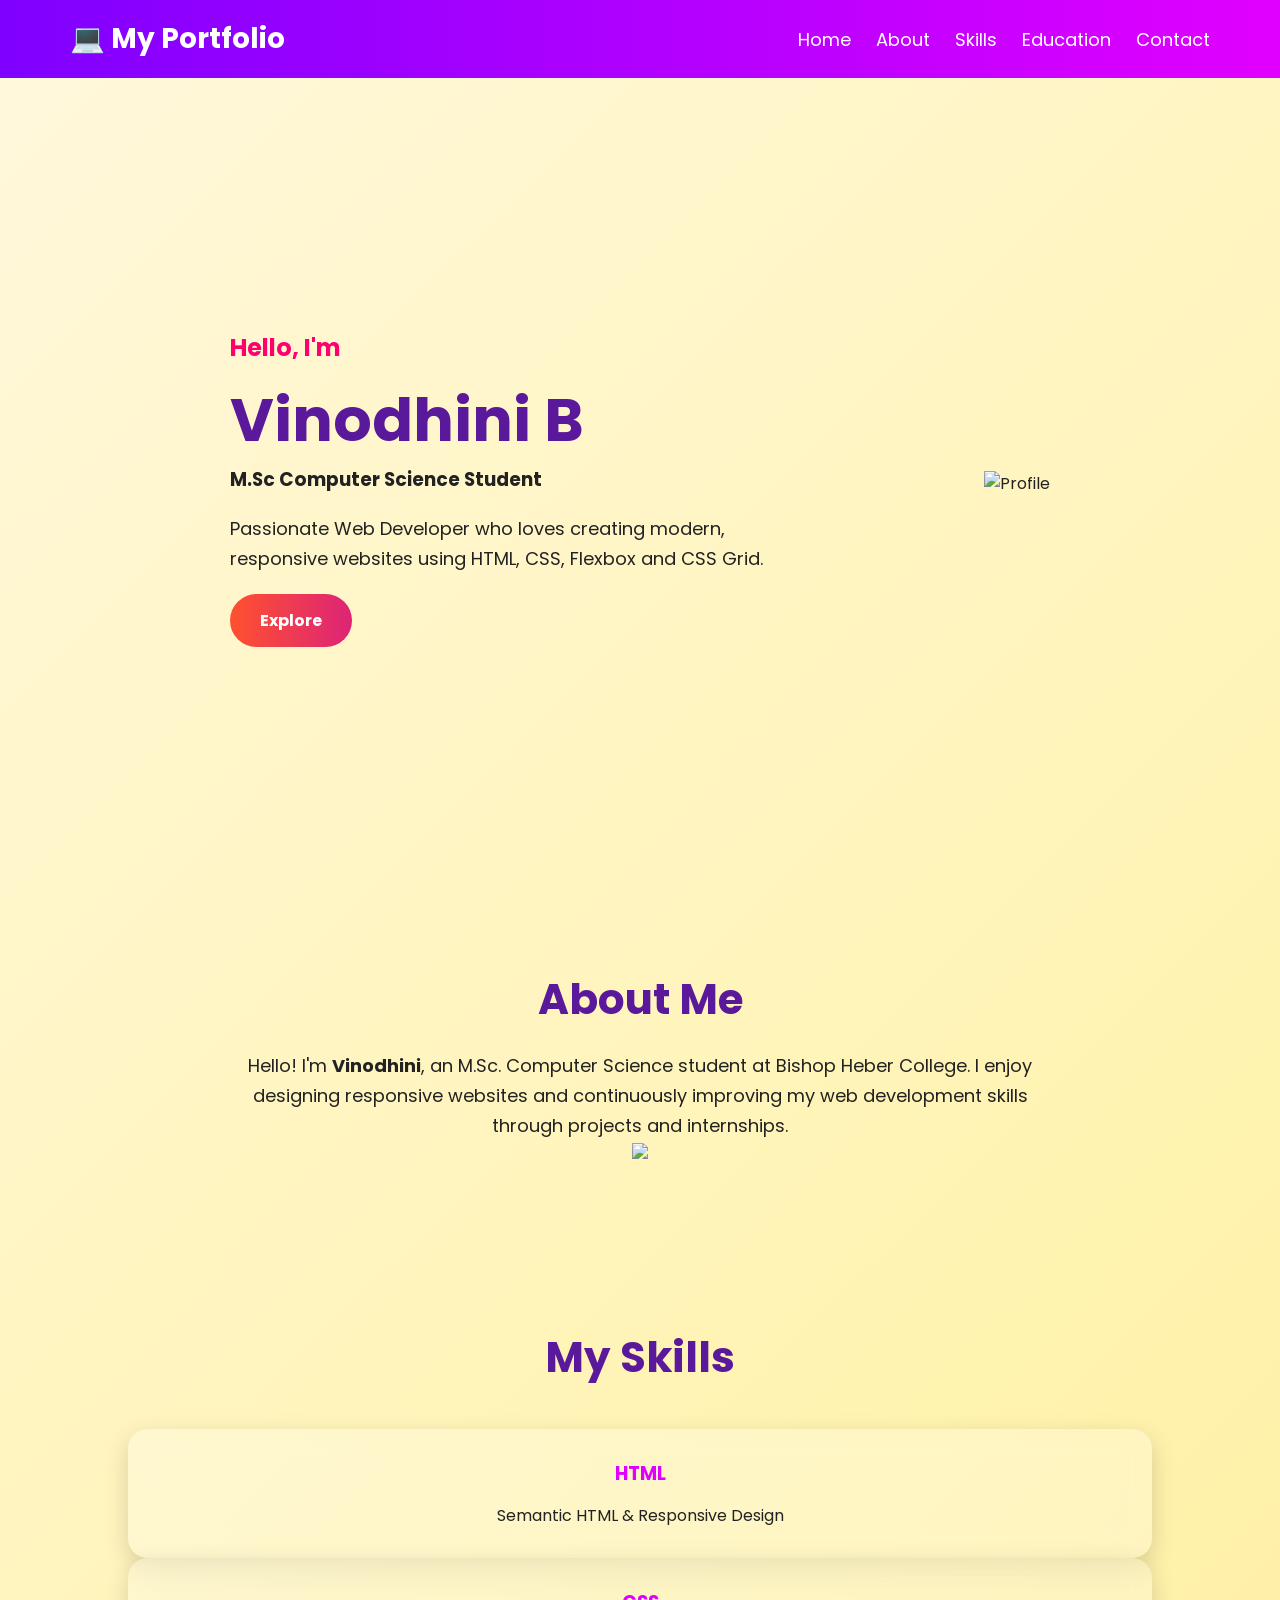
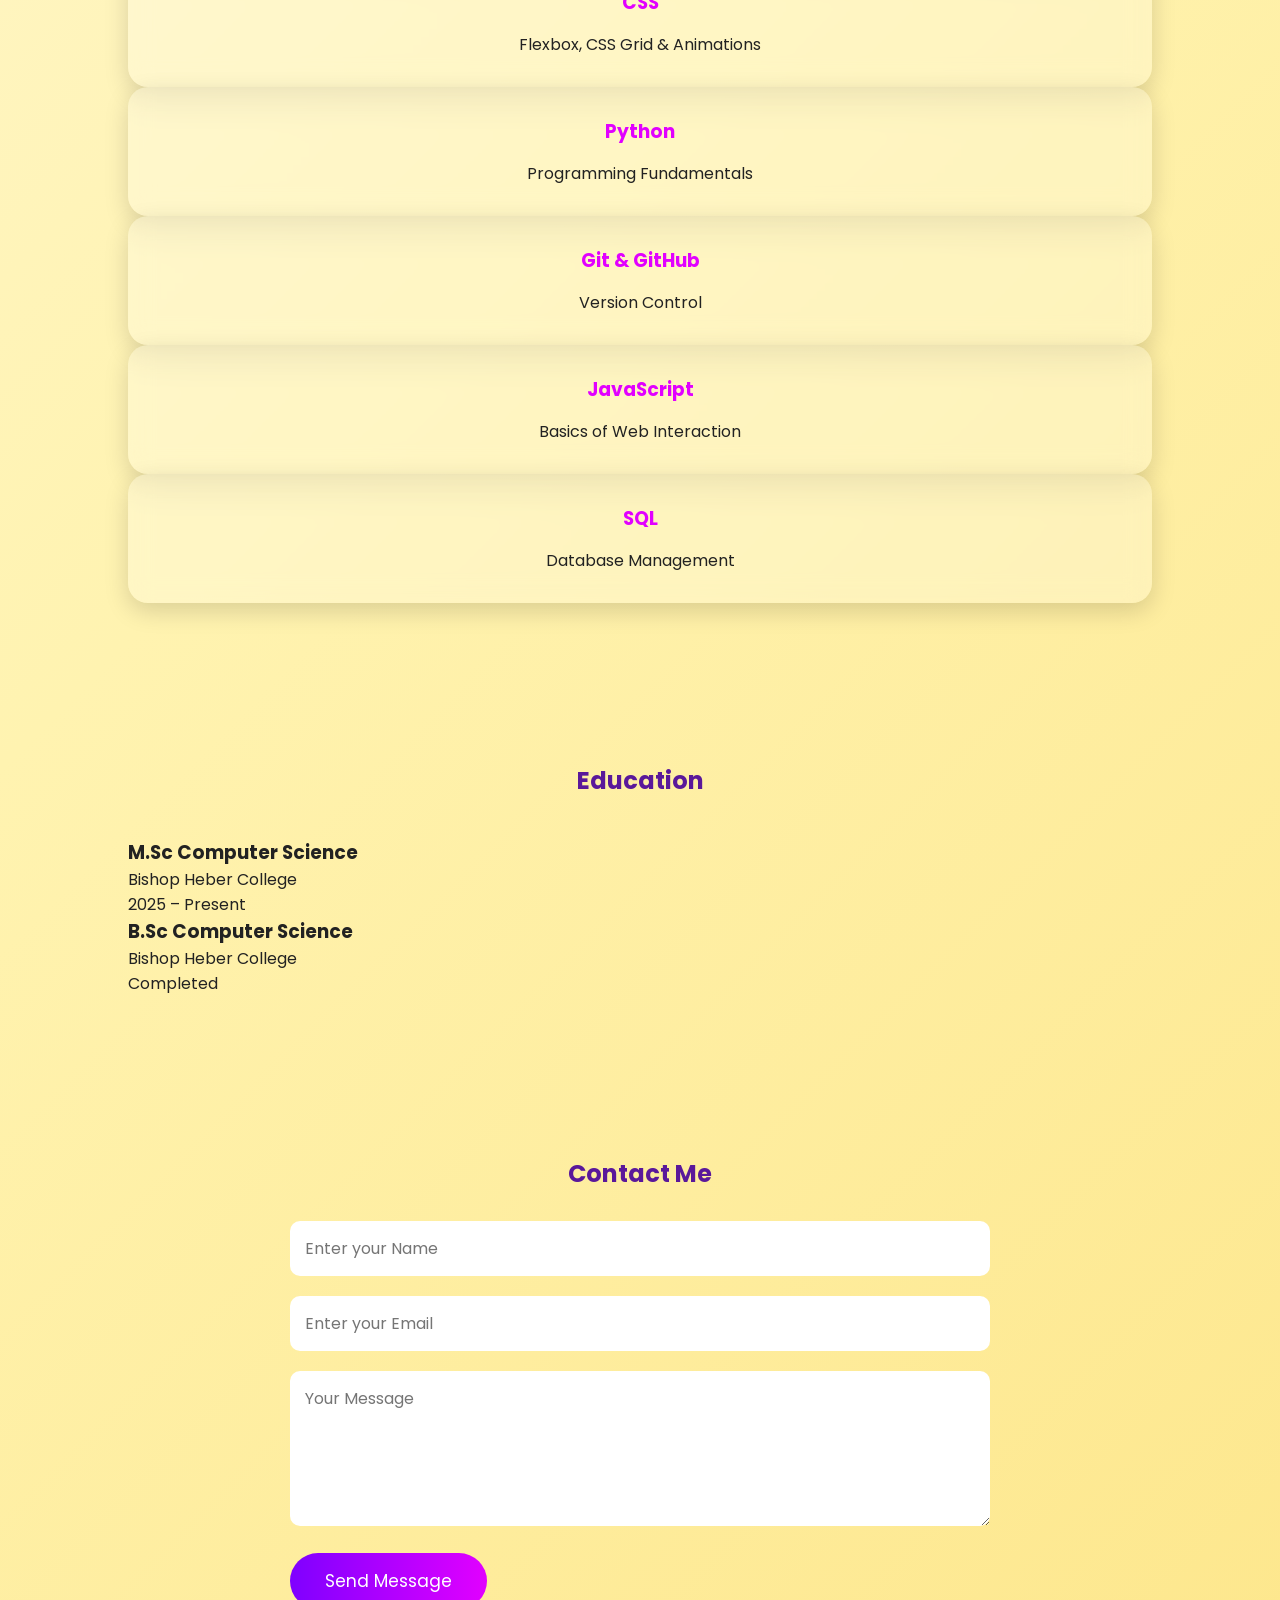
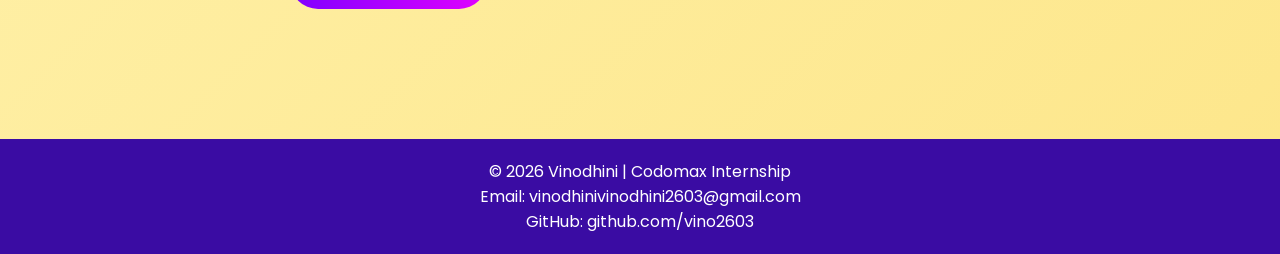
==== index.html @ ada14a86 "Day 5 - Added responsive layout using Flexbox and CSS Grid" ====
<!DOCTYPE html>
<html lang="en">
<head>
<meta charset="UTF-8">
<meta name="viewport" content="width=device-width, initial-scale=1.0">
<title>Vinodhini Portfolio</title>

<link rel="stylesheet" href="style.css">

<link href="https://fonts.googleapis.com/css2?family=Poppins:wght@300;400;500;600;700&display=swap" rel="stylesheet">

</head>

<body>

<header>

<div class="logo">💻 My Portfolio</div>

<nav>

<a href="#home">Home</a>
<a href="#about">About</a>
<a href="#skills">Skills</a>
<a href="#education">Education</a>
<a href="#contact">Contact</a>

</nav>

</header>

<!-- HOME -->

<section class="hero" id="home">

<div class="hero-text">

<h2>Hello, I'm</h2>

<h1>Vinodhini B</h1>

<h3>M.Sc Computer Science Student</h3>

<p>
Passionate Web Developer who loves creating modern, responsive websites using HTML, CSS, Flexbox and CSS Grid.
</p>

<a href="#about" class="btn">Explore</a>

</div>

<div class="hero-image">

<img src="https://cdn-icons-png.flaticon.com/512/3135/3135715.png" alt="Profile">

</div>

</section>

<!-- ABOUT -->

<section class="about" id="about">

<div class="about-box">

<h2>About Me</h2>

<p>

Hello! I'm <b>Vinodhini</b>, an M.Sc. Computer Science student at Bishop Heber College.

I enjoy designing responsive websites and continuously improving my web development skills through projects and internships.

</p>

</div>

<div class="about-box">

<img src="https://cdn-icons-png.flaticon.com/512/3135/3135715.png" width="250">

</div>

</section>

<!-- SKILLS -->

<section class="skills" id="skills">

<h2>My Skills</h2>

<div class="grid">

<div class="card">
<h3>HTML</h3>
<p>Semantic HTML & Responsive Design</p>
</div>

<div class="card">
<h3>CSS</h3>
<p>Flexbox, CSS Grid & Animations</p>
</div>

<div class="card">
<h3>Python</h3>
<p>Programming Fundamentals</p>
</div>

<div class="card">
<h3>Git & GitHub</h3>
<p>Version Control</p>
</div>

<div class="card">
<h3>JavaScript</h3>
<p>Basics of Web Interaction</p>
</div>

<div class="card">
<h3>SQL</h3>
<p>Database Management</p>
</div>

</div>

</section>

<!-- EDUCATION -->

<section class="education" id="education">

<h2>Education</h2>

<div class="edu">

<h3>M.Sc Computer Science</h3>

<p>Bishop Heber College</p>

<p>2025 – Present</p>

</div>

<div class="edu">

<h3>B.Sc Computer Science</h3>

<p>Bishop Heber College</p>

<p>Completed</p>

</div>

</section>

<!-- CONTACT -->

<section class="contact" id="contact">

<h2>Contact Me</h2>

<form>

<input type="text" placeholder="Enter your Name" required>

<input type="email" placeholder="Enter your Email" required>

<textarea rows="5" placeholder="Your Message"></textarea>

<button type="submit">Send Message</button>

</form>

</section>

<footer>

<p>© 2026 Vinodhini | Codomax Internship</p>

<p>Email: vinodhinivinodhini2603@gmail.com</p>

<p>GitHub: github.com/vino2603</p>

</footer>

</body>
</html>
---- style.css ----
/* Google Font */
@import url('https://fonts.googleapis.com/css2?family=Poppins:wght@300;400;500;600;700&display=swap');

*{
    margin:0;
    padding:0;
    box-sizing:border-box;
    font-family:'Poppins',sans-serif;
    scroll-behavior:smooth;
}

body{
    background: linear-gradient(135deg, #fff8dc, #fff3b0, #fde68a);
    color:#222;
}

/* Navigation */

header{
    display:flex;
    justify-content:space-between;
    align-items:center;
    padding:18px 70px;
    background:linear-gradient(90deg,#7F00FF,#E100FF);
    position:sticky;
    top:0;
    z-index:1000;
}

.logo{
    color:white;
    font-size:28px;
    font-weight:bold;
}

nav{
    display:flex;
    gap:25px;
}

nav a{
    text-decoration:none;
    color:white;
    font-size:18px;
    transition:.3s;
}

nav a:hover{
    color:yellow;
}

/* Hero */

.hero{
    display:flex;
    justify-content:space-around;
    align-items:center;
    padding:80px 10%;
    min-height:90vh;
    flex-wrap:wrap;
}

.hero-text{
    max-width:550px;
}

.hero-text h1{
    font-size:60px;
    color:#5A189A;
}

.hero-text h2{
    color:#FF006E;
    margin:10px 0;
}

.hero-text p{
    margin:20px 0;
    font-size:18px;
    line-height:30px;
}

.hero-img img{
    width:320px;
    border-radius:50%;
    border:8px solid white;
    box-shadow:0 0 30px rgba(0,0,0,.2);
}

/* Button */

.btn{
    display:inline-block;
    padding:14px 30px;
    text-decoration:none;
    color:white;
    background:linear-gradient(to right,#ff512f,#dd2476);
    border-radius:40px;
    font-weight:bold;
    transition:.4s;
}

.btn:hover{
    transform:translateY(-5px);
    box-shadow:0 10px 20px rgba(0,0,0,.3);
}

/* About */

.about{
    padding:80px 10%;
    text-align:center;
}

.about h2{
    font-size:42px;
    color:#5A189A;
    margin-bottom:20px;
}

.about p{
    font-size:18px;
    max-width:800px;
    margin:auto;
    line-height:30px;
}

/* Skills Grid */

.skills{
    padding:80px 10%;
}

.skills h2{
    text-align:center;
    color:#5A189A;
    margin-bottom:40px;
    font-size:42px;
}

.grid-container{
    display:grid;
    grid-template-columns:repeat(auto-fit,minmax(220px,1fr));
    gap:25px;
}

.card{
    background:rgba(255,255,255,.25);
    backdrop-filter:blur(12px);
    border-radius:20px;
    padding:30px;
    text-align:center;
    box-shadow:0 8px 25px rgba(0,0,0,.15);
    transition:.4s;
}

.card:hover{
    transform:translateY(-10px);
    background:white;
}

.card h3{
    color:#E100FF;
    margin-bottom:15px;
}

/* Education */

.education{
    padding:80px 10%;
}

.education h2{
    text-align:center;
    margin-bottom:40px;
    color:#5A189A;
}

.edu-card{
    background:white;
    padding:25px;
    border-left:8px solid #FF006E;
    border-radius:15px;
    margin-bottom:25px;
    box-shadow:0 5px 20px rgba(0,0,0,.1);
}

/* Contact */

.contact{
    padding:80px 10%;
}

.contact h2{
    text-align:center;
    margin-bottom:30px;
    color:#5A189A;
}

form{
    max-width:700px;
    margin:auto;
}

input,
textarea{
    width:100%;
    padding:15px;
    margin-bottom:20px;
    border:none;
    border-radius:10px;
    outline:none;
    font-size:16px;
}

button{
    background:linear-gradient(to right,#7F00FF,#E100FF);
    color:white;
    padding:15px 35px;
    border:none;
    border-radius:30px;
    cursor:pointer;
    font-size:17px;
    transition:.3s;
}

button:hover{
    background:linear-gradient(to right,#ff512f,#dd2476);
}

/* Footer */

footer{
    background:#3A0CA3;
    color:white;
    text-align:center;
    padding:20px;
    margin-top:50px;
}

/* Responsive */

@media(max-width:768px){

header{
    flex-direction:column;
}

nav{
    margin-top:15px;
    flex-wrap:wrap;
    justify-content:center;
}

.hero{
    flex-direction:column-reverse;
    text-align:center;
}

.hero-text h1{
    font-size:42px;
}

.hero-img img{
    width:240px;
    margin-bottom:30px;
}

}
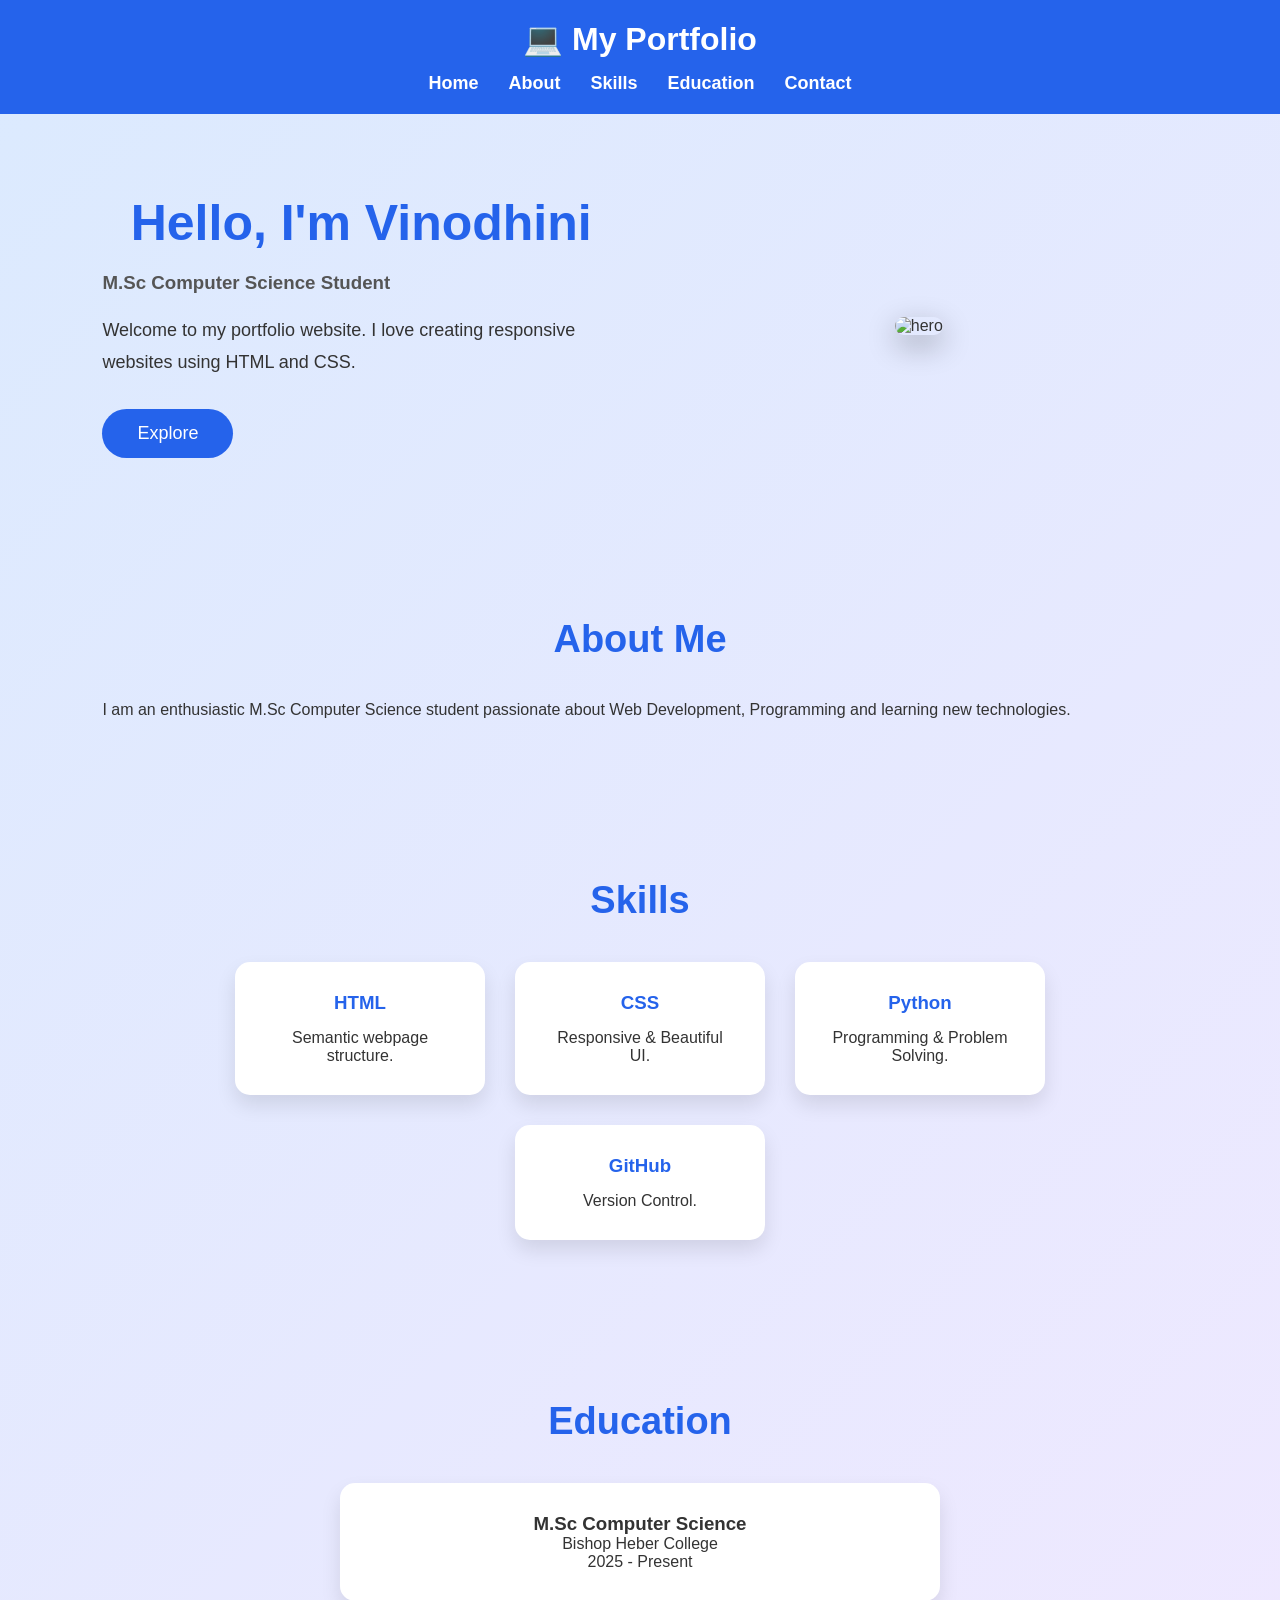
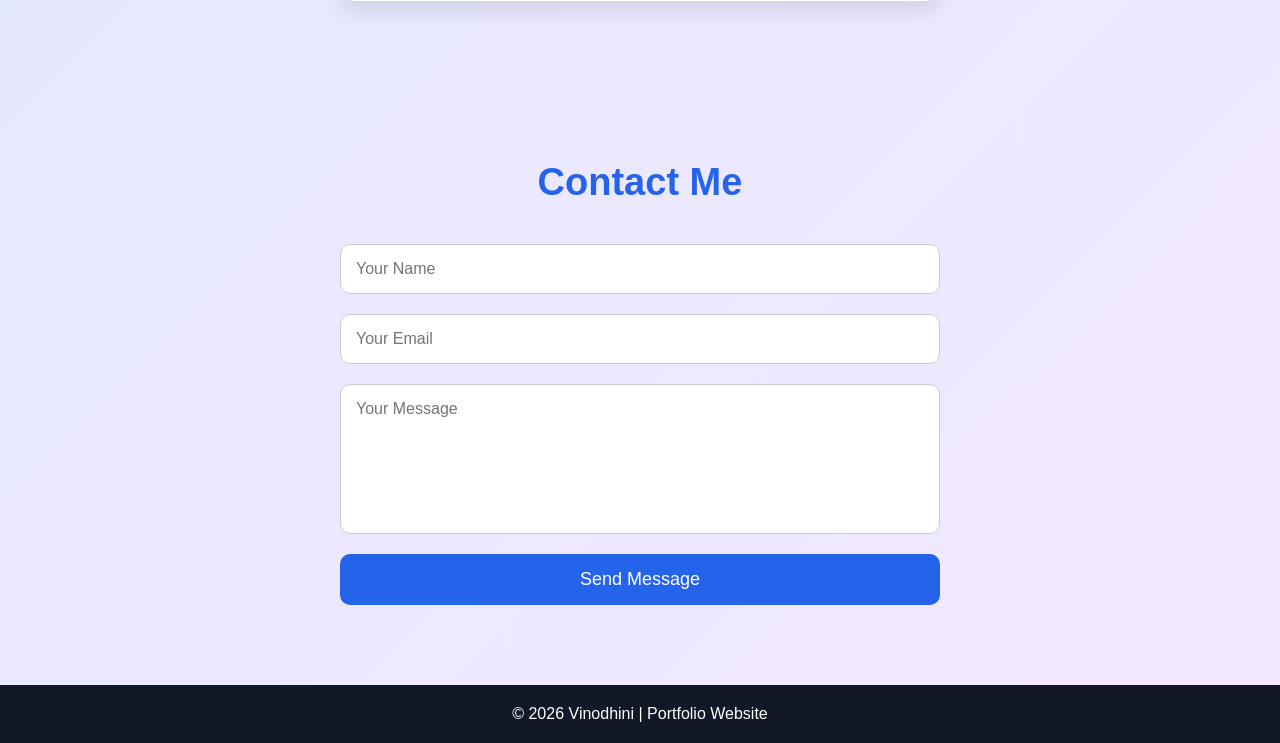
==== commit 23ca4f03: "Day 6: Added responsive design using media queries" ====
--- a/index.html
+++ b/index.html
@@ -1,48 +1,37 @@
 <!DOCTYPE html>
 <html lang="en">
 <head>
-<meta charset="UTF-8">
-<meta name="viewport" content="width=device-width, initial-scale=1.0">
-<title>Vinodhini Portfolio</title>
+    <meta charset="UTF-8">
+    <meta name="viewport" content="width=device-width, initial-scale=1.0">
+    <title>My Portfolio</title>
 
-<link rel="stylesheet" href="style.css">
-
-<link href="https://fonts.googleapis.com/css2?family=Poppins:wght@300;400;500;600;700&display=swap" rel="stylesheet">
-
+    <link rel="stylesheet" href="style.css">
 </head>
-
 <body>
 
 <header>
+    <div class="container">
+        <h1>💻 My Portfolio</h1>
 
-<div class="logo">💻 My Portfolio</div>
-
-<nav>
-
-<a href="#home">Home</a>
-<a href="#about">About</a>
-<a href="#skills">Skills</a>
-<a href="#education">Education</a>
-<a href="#contact">Contact</a>
-
-</nav>
-
+        <nav>
+            <a href="#home">Home</a>
+            <a href="#about">About</a>
+            <a href="#skills">Skills</a>
+            <a href="#education">Education</a>
+            <a href="#contact">Contact</a>
+        </nav>
+    </div>
 </header>
-
-<!-- HOME -->
 
 <section class="hero" id="home">
 
 <div class="hero-text">
-
-<h2>Hello, I'm</h2>
-
-<h1>Vinodhini B</h1>
+<h2>Hello, I'm <span>Vinodhini</span></h2>
 
 <h3>M.Sc Computer Science Student</h3>
 
 <p>
-Passionate Web Developer who loves creating modern, responsive websites using HTML, CSS, Flexbox and CSS Grid.
+Welcome to my portfolio website. I love creating responsive websites using HTML and CSS.
 </p>
 
 <a href="#about" class="btn">Explore</a>
@@ -51,83 +40,53 @@
 
 <div class="hero-image">
 
-<img src="https://cdn-icons-png.flaticon.com/512/3135/3135715.png" alt="Profile">
+<img src="https://images.unsplash.com/photo-1506744038136-46273834b3fb?w=600" alt="hero">
 
 </div>
 
 </section>
 
-<!-- ABOUT -->
-
-<section class="about" id="about">
-
-<div class="about-box">
+<section id="about">
 
 <h2>About Me</h2>
 
 <p>
-
-Hello! I'm <b>Vinodhini</b>, an M.Sc. Computer Science student at Bishop Heber College.
-
-I enjoy designing responsive websites and continuously improving my web development skills through projects and internships.
-
+I am an enthusiastic M.Sc Computer Science student passionate about Web Development, Programming and learning new technologies.
 </p>
-
-</div>
-
-<div class="about-box">
-
-<img src="https://cdn-icons-png.flaticon.com/512/3135/3135715.png" width="250">
-
-</div>
 
 </section>
 
-<!-- SKILLS -->
+<section id="skills">
 
-<section class="skills" id="skills">
+<h2>Skills</h2>
 
-<h2>My Skills</h2>
-
-<div class="grid">
+<div class="cards">
 
 <div class="card">
 <h3>HTML</h3>
-<p>Semantic HTML & Responsive Design</p>
+<p>Semantic webpage structure.</p>
 </div>
 
 <div class="card">
 <h3>CSS</h3>
-<p>Flexbox, CSS Grid & Animations</p>
+<p>Responsive & Beautiful UI.</p>
 </div>
 
 <div class="card">
 <h3>Python</h3>
-<p>Programming Fundamentals</p>
+<p>Programming & Problem Solving.</p>
 </div>
 
 <div class="card">
-<h3>Git & GitHub</h3>
-<p>Version Control</p>
-</div>
-
-<div class="card">
-<h3>JavaScript</h3>
-<p>Basics of Web Interaction</p>
-</div>
-
-<div class="card">
-<h3>SQL</h3>
-<p>Database Management</p>
+<h3>GitHub</h3>
+<p>Version Control.</p>
 </div>
 
 </div>
 
 </section>
 
-<!-- EDUCATION -->
-
-<section class="education" id="education">
+<section id="education">
 
 <h2>Education</h2>
 
@@ -137,37 +96,25 @@
 
 <p>Bishop Heber College</p>
 
-<p>2025 – Present</p>
-
-</div>
-
-<div class="edu">
-
-<h3>B.Sc Computer Science</h3>
-
-<p>Bishop Heber College</p>
-
-<p>Completed</p>
+<p>2025 - Present</p>
 
 </div>
 
 </section>
 
-<!-- CONTACT -->
-
-<section class="contact" id="contact">
+<section id="contact">
 
 <h2>Contact Me</h2>
 
 <form>
 
-<input type="text" placeholder="Enter your Name" required>
+<input type="text" placeholder="Your Name">
 
-<input type="email" placeholder="Enter your Email" required>
+<input type="email" placeholder="Your Email">
 
-<textarea rows="5" placeholder="Your Message"></textarea>
+<textarea placeholder="Your Message"></textarea>
 
-<button type="submit">Send Message</button>
+<button>Send Message</button>
 
 </form>
 
@@ -175,11 +122,7 @@
 
 <footer>
 
-<p>© 2026 Vinodhini | Codomax Internship</p>
-
-<p>Email: vinodhinivinodhini2603@gmail.com</p>
-
-<p>GitHub: github.com/vino2603</p>
+<p>© 2026 Vinodhini | Portfolio Website</p>
 
 </footer>
 
--- a/style.css
+++ b/style.css
@@ -1,269 +1,378 @@
-/* Google Font */
-@import url('https://fonts.googleapis.com/css2?family=Poppins:wght@300;400;500;600;700&display=swap');
-
 *{
-    margin:0;
-    padding:0;
-    box-sizing:border-box;
-    font-family:'Poppins',sans-serif;
-    scroll-behavior:smooth;
+margin:0;
+padding:0;
+box-sizing:border-box;
+font-family:Arial,sans-serif;
+}
+
+html{
+scroll-behavior:smooth;
 }
 
 body{
-    background: linear-gradient(135deg, #fff8dc, #fff3b0, #fde68a);
-    color:#222;
-}
-
-/* Navigation */
+
+background:linear-gradient(135deg,#dbeafe,#f3e8ff);
+
+color:#333;
+
+}
+
+.container{
+
+width:90%;
+
+margin:auto;
+
+}
 
 header{
-    display:flex;
-    justify-content:space-between;
-    align-items:center;
-    padding:18px 70px;
-    background:linear-gradient(90deg,#7F00FF,#E100FF);
-    position:sticky;
-    top:0;
-    z-index:1000;
-}
-
-.logo{
-    color:white;
-    font-size:28px;
-    font-weight:bold;
+
+background:#2563eb;
+
+color:white;
+
+padding:20px 0;
+
+text-align:center;
+
 }
 
 nav{
-    display:flex;
-    gap:25px;
+
+margin-top:15px;
+
+display:flex;
+
+justify-content:center;
+
+gap:30px;
+
+flex-wrap:wrap;
+
 }
 
 nav a{
-    text-decoration:none;
-    color:white;
-    font-size:18px;
-    transition:.3s;
+
+color:white;
+
+text-decoration:none;
+
+font-size:18px;
+
+font-weight:bold;
+
+transition:.3s;
+
 }
 
 nav a:hover{
-    color:yellow;
-}
-
-/* Hero */
+
+color:yellow;
+
+}
 
 .hero{
-    display:flex;
-    justify-content:space-around;
-    align-items:center;
-    padding:80px 10%;
-    min-height:90vh;
-    flex-wrap:wrap;
+
+display:flex;
+
+justify-content:space-between;
+
+align-items:center;
+
+padding:80px 8%;
+
+gap:40px;
+
+flex-wrap:wrap;
+
 }
 
 .hero-text{
-    max-width:550px;
-}
-
-.hero-text h1{
-    font-size:60px;
-    color:#5A189A;
+
+flex:1;
+
 }
 
 .hero-text h2{
-    color:#FF006E;
-    margin:10px 0;
+
+font-size:50px;
+
+margin-bottom:20px;
+
+}
+
+.hero-text span{
+
+color:#2563eb;
+
+}
+
+.hero-text h3{
+
+margin-bottom:20px;
+
+color:#555;
+
 }
 
 .hero-text p{
-    margin:20px 0;
-    font-size:18px;
-    line-height:30px;
-}
-
-.hero-img img{
-    width:320px;
-    border-radius:50%;
-    border:8px solid white;
-    box-shadow:0 0 30px rgba(0,0,0,.2);
-}
-
-/* Button */
+
+font-size:18px;
+
+line-height:1.8;
+
+margin-bottom:30px;
+
+}
 
 .btn{
-    display:inline-block;
-    padding:14px 30px;
-    text-decoration:none;
-    color:white;
-    background:linear-gradient(to right,#ff512f,#dd2476);
-    border-radius:40px;
-    font-weight:bold;
-    transition:.4s;
+
+display:inline-block;
+
+background:#2563eb;
+
+color:white;
+
+padding:14px 35px;
+
+text-decoration:none;
+
+border-radius:40px;
+
+font-size:18px;
+
+transition:.3s;
+
 }
 
 .btn:hover{
-    transform:translateY(-5px);
-    box-shadow:0 10px 20px rgba(0,0,0,.3);
-}
-
-/* About */
-
-.about{
-    padding:80px 10%;
-    text-align:center;
-}
-
-.about h2{
-    font-size:42px;
-    color:#5A189A;
-    margin-bottom:20px;
-}
-
-.about p{
-    font-size:18px;
-    max-width:800px;
-    margin:auto;
-    line-height:30px;
-}
-
-/* Skills Grid */
-
-.skills{
-    padding:80px 10%;
-}
-
-.skills h2{
-    text-align:center;
-    color:#5A189A;
-    margin-bottom:40px;
-    font-size:42px;
-}
-
-.grid-container{
-    display:grid;
-    grid-template-columns:repeat(auto-fit,minmax(220px,1fr));
-    gap:25px;
+
+background:#1e40af;
+
+transform:scale(1.05);
+
+}
+
+.hero-image{
+
+flex:1;
+
+text-align:center;
+
+}
+
+.hero-image img{
+
+width:100%;
+
+max-width:450px;
+
+border-radius:20px;
+
+box-shadow:0 10px 30px rgba(0,0,0,.3);
+
+}
+
+section{
+
+padding:80px 8%;
+
+}
+
+section h2{
+
+text-align:center;
+
+font-size:38px;
+
+margin-bottom:40px;
+
+color:#2563eb;
+
+}
+
+.cards{
+
+display:flex;
+
+justify-content:center;
+
+gap:30px;
+
+flex-wrap:wrap;
+
 }
 
 .card{
-    background:rgba(255,255,255,.25);
-    backdrop-filter:blur(12px);
-    border-radius:20px;
-    padding:30px;
-    text-align:center;
-    box-shadow:0 8px 25px rgba(0,0,0,.15);
-    transition:.4s;
+
+background:white;
+
+padding:30px;
+
+width:250px;
+
+border-radius:15px;
+
+text-align:center;
+
+box-shadow:0 10px 20px rgba(0,0,0,.1);
+
+transition:.3s;
+
 }
 
 .card:hover{
-    transform:translateY(-10px);
-    background:white;
+
+transform:translateY(-10px);
+
 }
 
 .card h3{
-    color:#E100FF;
-    margin-bottom:15px;
-}
-
-/* Education */
-
-.education{
-    padding:80px 10%;
-}
-
-.education h2{
-    text-align:center;
-    margin-bottom:40px;
-    color:#5A189A;
-}
-
-.edu-card{
-    background:white;
-    padding:25px;
-    border-left:8px solid #FF006E;
-    border-radius:15px;
-    margin-bottom:25px;
-    box-shadow:0 5px 20px rgba(0,0,0,.1);
-}
-
-/* Contact */
-
-.contact{
-    padding:80px 10%;
-}
-
-.contact h2{
-    text-align:center;
-    margin-bottom:30px;
-    color:#5A189A;
+
+color:#2563eb;
+
+margin-bottom:15px;
+
+}
+
+.edu{
+
+background:white;
+
+padding:30px;
+
+border-radius:15px;
+
+box-shadow:0 10px 20px rgba(0,0,0,.1);
+
+text-align:center;
+
+max-width:600px;
+
+margin:auto;
+
 }
 
 form{
-    max-width:700px;
-    margin:auto;
+
+max-width:600px;
+
+margin:auto;
+
+display:flex;
+
+flex-direction:column;
+
+gap:20px;
+
 }
 
 input,
+
 textarea{
-    width:100%;
-    padding:15px;
-    margin-bottom:20px;
-    border:none;
-    border-radius:10px;
-    outline:none;
-    font-size:16px;
+
+padding:15px;
+
+border:1px solid #ccc;
+
+border-radius:10px;
+
+font-size:16px;
+
+}
+
+textarea{
+
+height:150px;
+
+resize:none;
+
 }
 
 button{
-    background:linear-gradient(to right,#7F00FF,#E100FF);
-    color:white;
-    padding:15px 35px;
-    border:none;
-    border-radius:30px;
-    cursor:pointer;
-    font-size:17px;
-    transition:.3s;
+
+background:#2563eb;
+
+color:white;
+
+padding:15px;
+
+border:none;
+
+border-radius:10px;
+
+font-size:18px;
+
+cursor:pointer;
+
+transition:.3s;
+
 }
 
 button:hover{
-    background:linear-gradient(to right,#ff512f,#dd2476);
-}
-
-/* Footer */
+
+background:#1e40af;
+
+}
 
 footer{
-    background:#3A0CA3;
-    color:white;
-    text-align:center;
-    padding:20px;
-    margin-top:50px;
-}
-
-/* Responsive */
+
+background:#111827;
+
+color:white;
+
+text-align:center;
+
+padding:20px;
+
+}
+
+/* Mobile */
 
 @media(max-width:768px){
 
-header{
-    flex-direction:column;
+.hero{
+
+flex-direction:column;
+
+text-align:center;
+
+padding:50px 20px;
+
+}
+
+.hero-text h2{
+
+font-size:36px;
+
+}
+
+.hero-image img{
+
+width:90%;
+
 }
 
 nav{
-    margin-top:15px;
-    flex-wrap:wrap;
-    justify-content:center;
-}
-
-.hero{
-    flex-direction:column-reverse;
-    text-align:center;
-}
-
-.hero-text h1{
-    font-size:42px;
-}
-
-.hero-img img{
-    width:240px;
-    margin-bottom:30px;
+
+flex-direction:column;
+
+gap:15px;
+
+}
+
+.cards{
+
+flex-direction:column;
+
+align-items:center;
+
+}
+
+.card{
+
+width:90%;
+
 }
 
 }
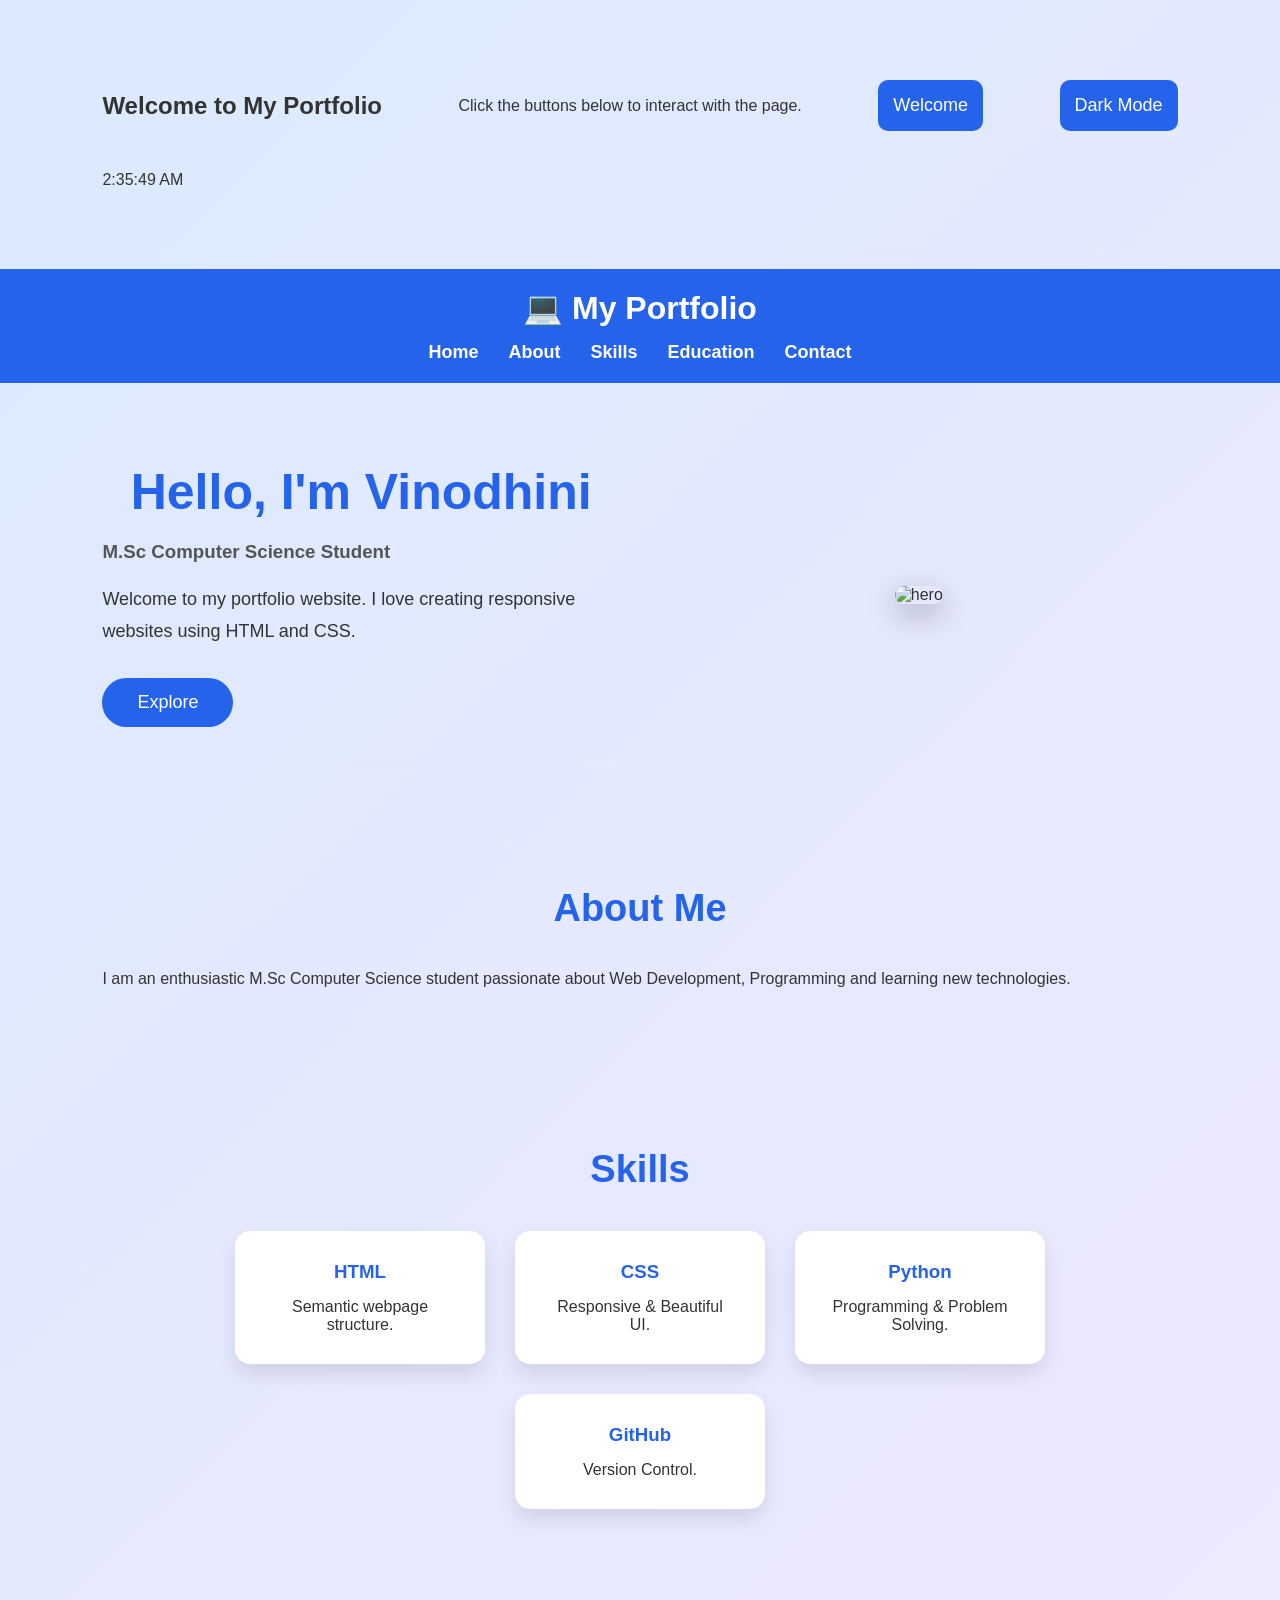
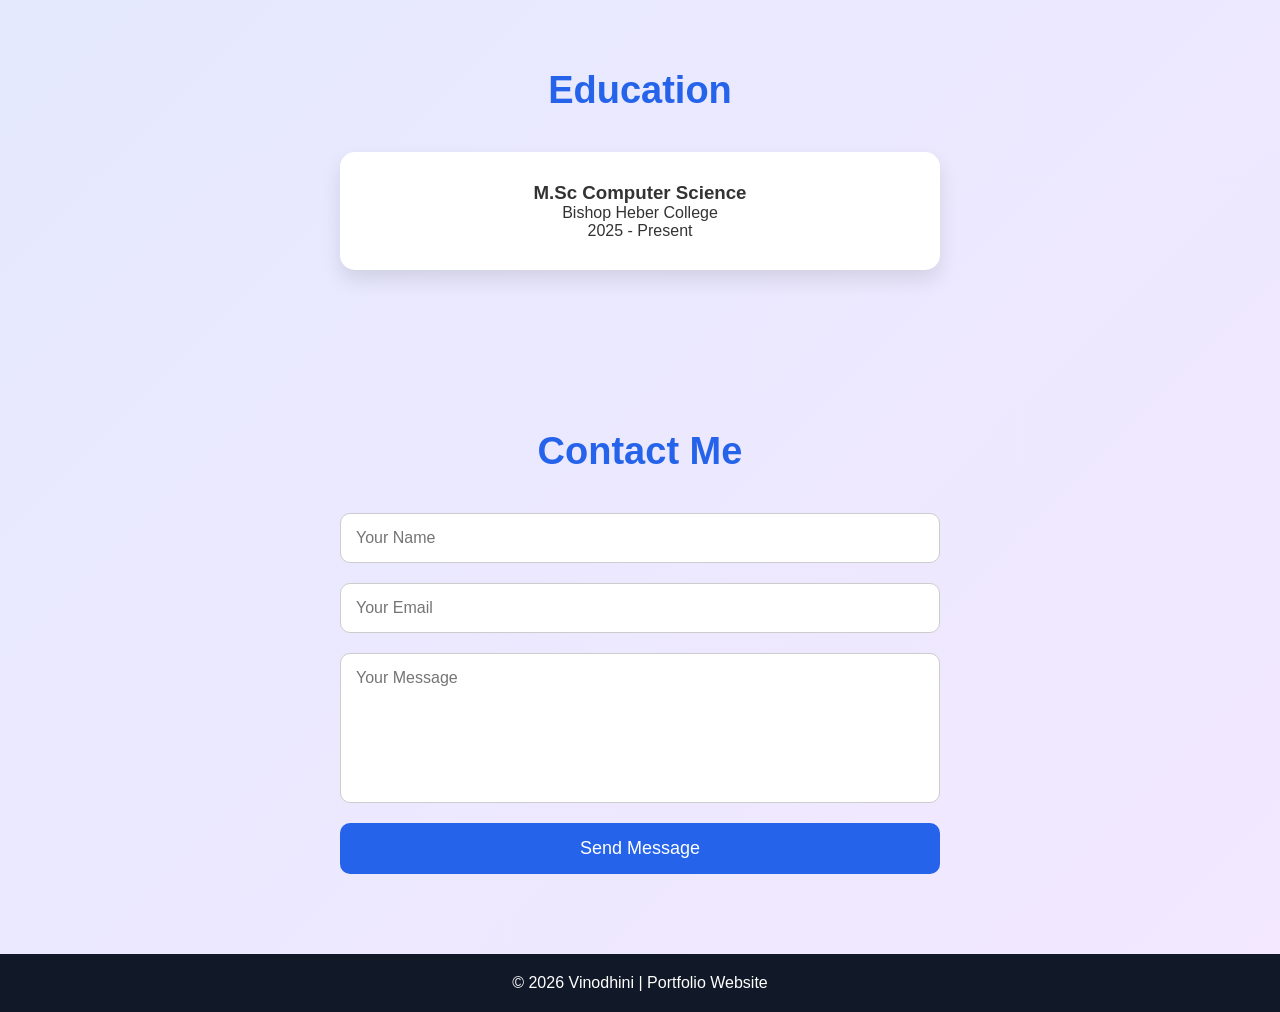
==== commit 6d0f047a: "Day 7 - Added JavaScript interactions" ====
--- a/index.html
+++ b/index.html
@@ -8,6 +8,21 @@
     <link rel="stylesheet" href="style.css">
 </head>
 <body>
+    <section class="hero">
+    <h1 id="title">Welcome to My Portfolio</h1>
+
+    <p id="message">Click the buttons below to interact with the page.</p>
+
+    <button id="welcomeBtn">Welcome</button>
+
+    <button id="themeBtn">Dark Mode</button>
+
+    <div id="clock"></div>
+</section>
+
+<button id="topBtn">⬆</button>
+
+<script src="script.js"></script>
 
 <header>
     <div class="container">
@@ -97,6 +112,7 @@
 <p>Bishop Heber College</p>
 
 <p>2025 - Present</p>
+<p id="date"></p>
 
 </div>
 
--- a/style.css
+++ b/style.css
@@ -375,4 +375,37 @@
 
 }
 
+}
+#topBtn{
+
+position:fixed;
+
+bottom:20px;
+
+right:20px;
+
+background:#2563eb;
+
+color:white;
+
+border:none;
+
+padding:15px;
+
+border-radius:50%;
+
+font-size:20px;
+
+cursor:pointer;
+
+display:none;
+
+box-shadow:0 5px 15px rgba(0,0,0,.3);
+
+}
+
+#topBtn:hover{
+
+background:#1d4ed8;
+
 }
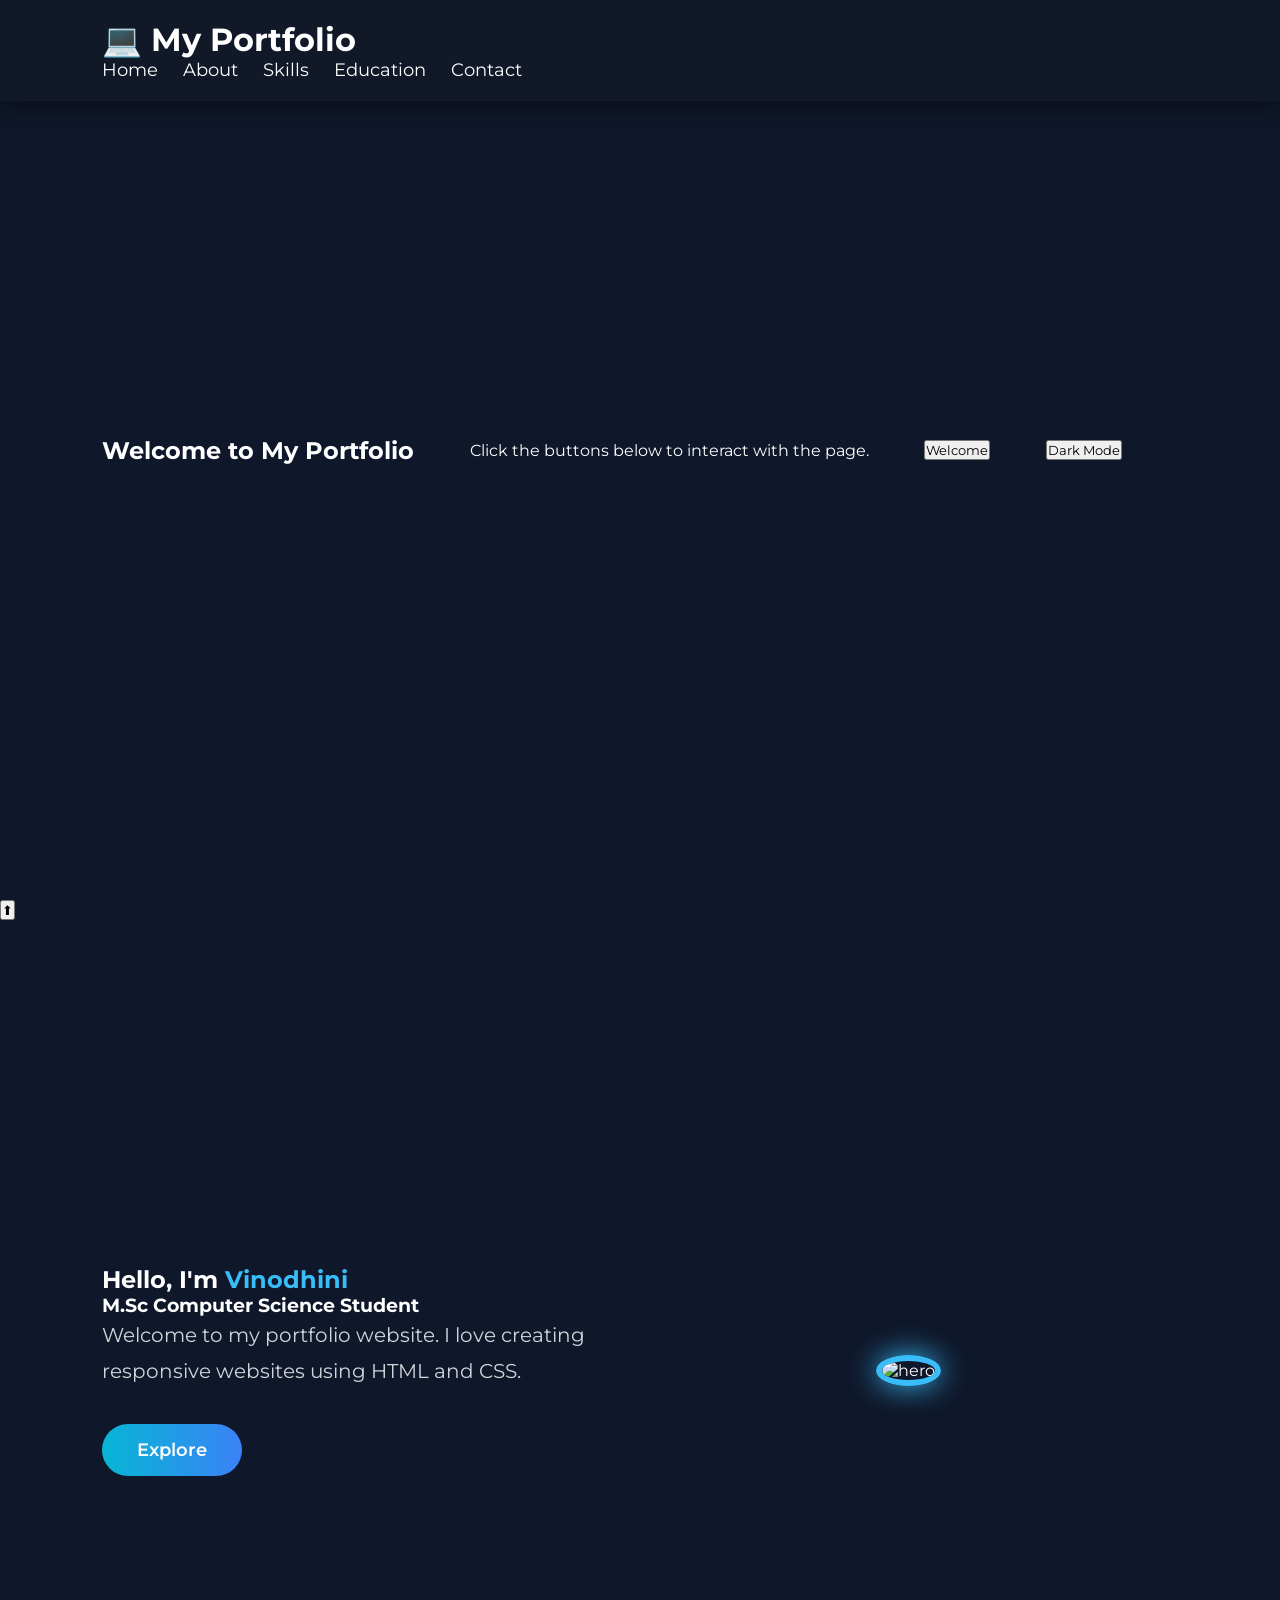
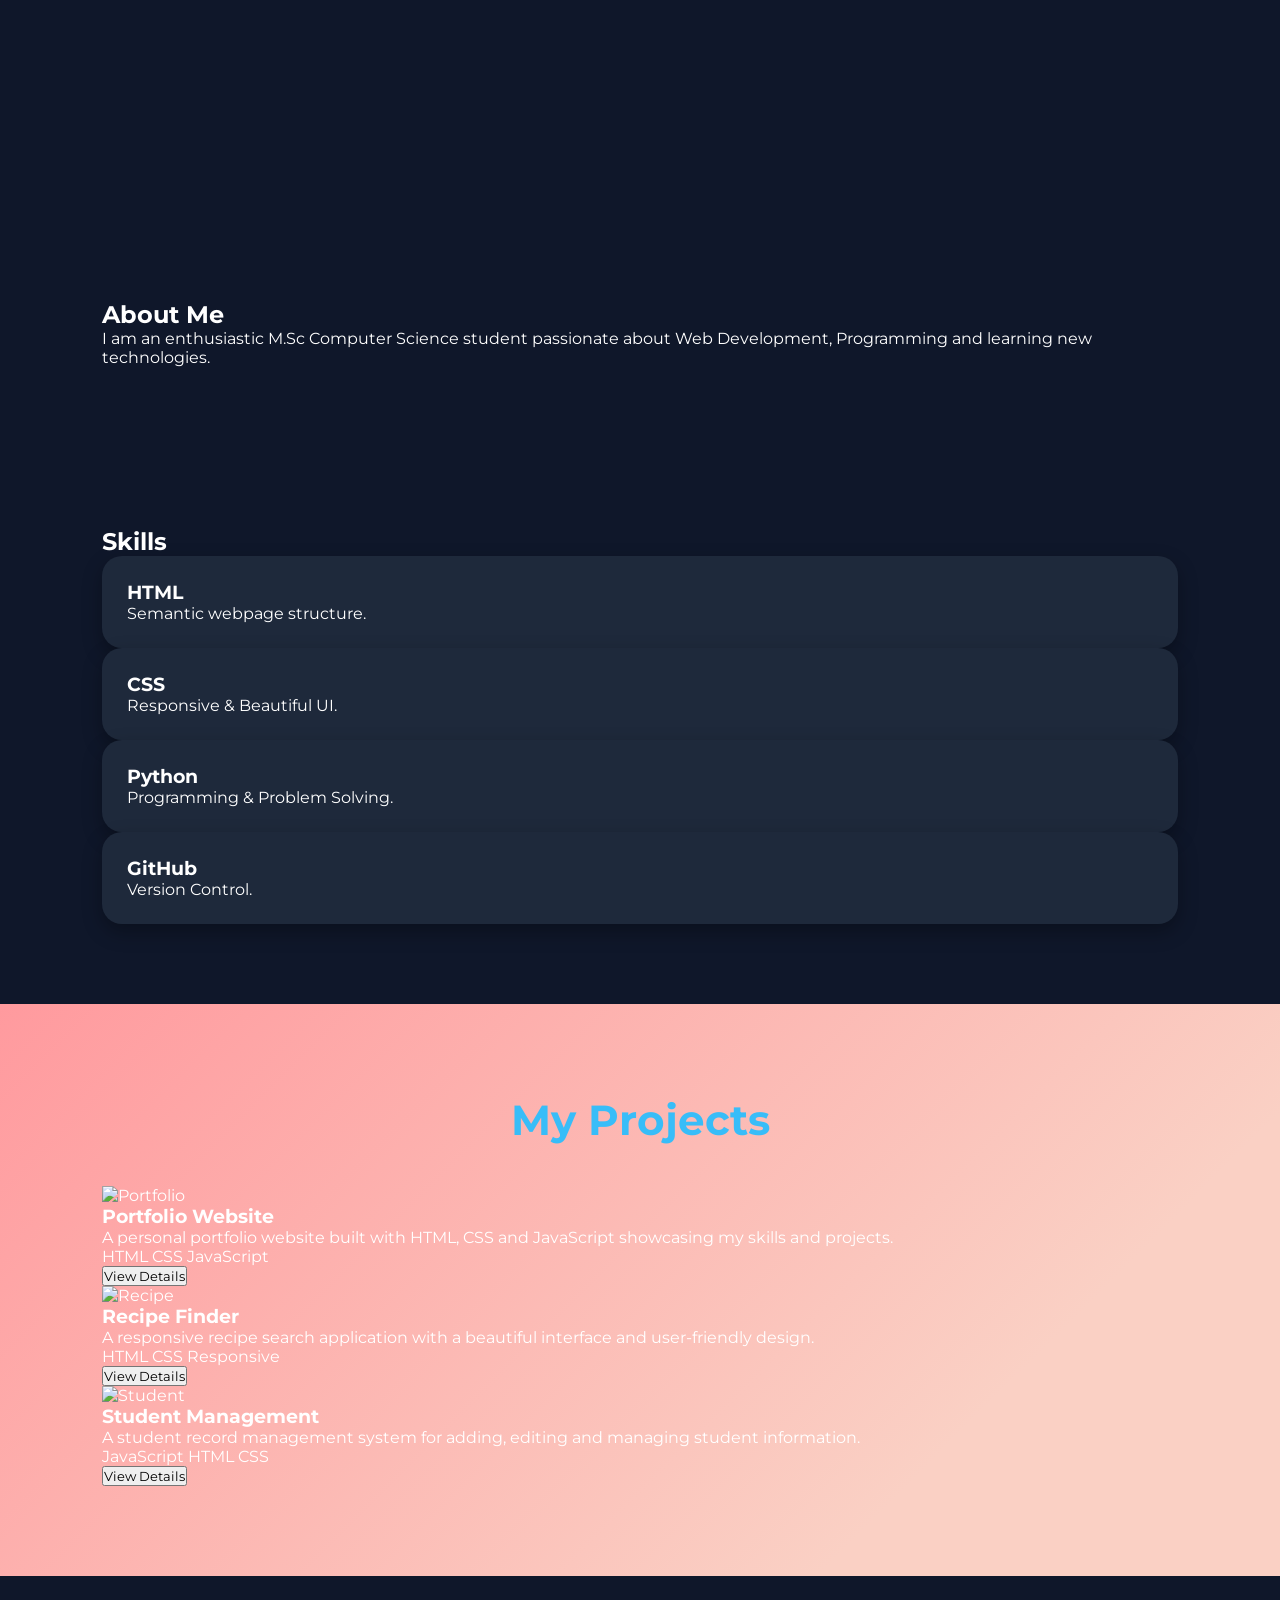
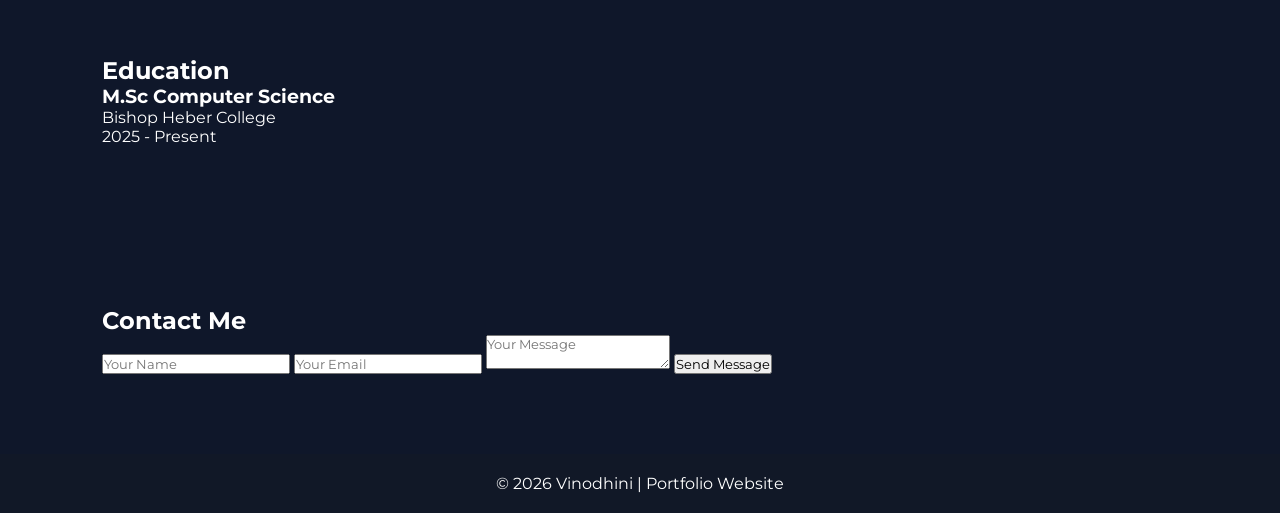
==== commit e0b9d060: "Day 8 - Updated Projects section and style" ====
--- a/index.html
+++ b/index.html
@@ -100,6 +100,75 @@
 </div>
 
 </section>
+<section id="projects">
+
+<h2 class="section-title">My Projects</h2>
+
+<div class="project-container">
+
+<div class="project-box">
+
+<img src="https://images.unsplash.com/photo-1516321318423-f06f85e504b3?w=600" alt="Portfolio">
+
+<h3>Portfolio Website</h3>
+
+<p>
+A personal portfolio website built with HTML, CSS and JavaScript showcasing my skills and projects.
+</p>
+
+<div class="tech">
+<span>HTML</span>
+<span>CSS</span>
+<span>JavaScript</span>
+</div>
+
+<button onclick="project1()">View Details</button>
+
+</div>
+
+<div class="project-box">
+
+<img src="https://images.unsplash.com/photo-1498050108023-c5249f4df085?w=600" alt="Recipe">
+
+<h3>Recipe Finder</h3>
+
+<p>
+A responsive recipe search application with a beautiful interface and user-friendly design.
+</p>
+
+<div class="tech">
+<span>HTML</span>
+<span>CSS</span>
+<span>Responsive</span>
+</div>
+
+<button onclick="project2()">View Details</button>
+
+</div>
+
+<div class="project-box">
+
+<img src="https://images.unsplash.com/photo-1522202176988-66273c2fd55f?w=600" alt="Student">
+
+<h3>Student Management</h3>
+
+<p>
+A student record management system for adding, editing and managing student information.
+</p>
+
+<div class="tech">
+<span>JavaScript</span>
+<span>HTML</span>
+<span>CSS</span>
+</div>
+
+<button onclick="project3()">View Details</button>
+
+</div>
+
+</div>
+
+</section>
 
 <section id="education">
 
--- a/style.css
+++ b/style.css
@@ -1,411 +1,359 @@
+/*=========================
+ GOOGLE FONT
+=========================*/
+@import url('https://fonts.googleapis.com/css2?family=Montserrat:wght@300;400;600;700&display=swap');
+
 *{
-margin:0;
-padding:0;
-box-sizing:border-box;
-font-family:Arial,sans-serif;
+    margin:0;
+    padding:0;
+    box-sizing:border-box;
+    font-family:'Montserrat',sans-serif;
 }
 
 html{
-scroll-behavior:smooth;
+    scroll-behavior:smooth;
 }
 
 body{
-
-background:linear-gradient(135deg,#dbeafe,#f3e8ff);
-
-color:#333;
-
-}
-
-.container{
-
-width:90%;
-
-margin:auto;
-
-}
+    background:#0f172a;
+    color:#ffffff;
+}
+
+/*=========================
+ HEADER
+=========================*/
 
 header{
-
-background:#2563eb;
-
-color:white;
-
-padding:20px 0;
-
-text-align:center;
-
+    width:100%;
+    position:fixed;
+    top:0;
+    left:0;
+    display:flex;
+    justify-content:space-between;
+    align-items:center;
+    padding:20px 8%;
+    background:#111827;
+    box-shadow:0 5px 20px rgba(0,0,0,.4);
+    z-index:1000;
+}
+
+.logo{
+    font-size:32px;
+    font-weight:bold;
+    color:#38bdf8;
 }
 
 nav{
-
-margin-top:15px;
-
-display:flex;
-
-justify-content:center;
-
-gap:30px;
-
-flex-wrap:wrap;
-
+    display:flex;
+    gap:25px;
 }
 
 nav a{
-
-color:white;
-
-text-decoration:none;
-
-font-size:18px;
-
-font-weight:bold;
-
-transition:.3s;
-
+    color:white;
+    text-decoration:none;
+    font-size:18px;
+    transition:.3s;
 }
 
 nav a:hover{
-
-color:yellow;
-
-}
+    color:#22d3ee;
+}
+
+/*=========================
+ HERO
+=========================*/
 
 .hero{
-
-display:flex;
-
-justify-content:space-between;
-
-align-items:center;
-
-padding:80px 8%;
-
-gap:40px;
-
-flex-wrap:wrap;
-
+    min-height:100vh;
+    display:flex;
+    justify-content:space-between;
+    align-items:center;
+    flex-wrap:wrap;
+    padding:120px 8%;
 }
 
 .hero-text{
-
-flex:1;
-
-}
-
-.hero-text h2{
-
-font-size:50px;
-
-margin-bottom:20px;
-
+    flex:1;
+}
+
+.hero-text h1{
+    font-size:65px;
+    margin-bottom:20px;
 }
 
 .hero-text span{
-
-color:#2563eb;
-
-}
-
-.hero-text h3{
-
-margin-bottom:20px;
-
-color:#555;
-
+    color:#38bdf8;
 }
 
 .hero-text p{
-
-font-size:18px;
-
-line-height:1.8;
-
-margin-bottom:30px;
-
-}
+    font-size:20px;
+    line-height:1.8;
+    color:#d1d5db;
+    margin-bottom:35px;
+}
+
+.hero-image{
+    flex:1;
+    text-align:center;
+}
+
+.hero-image img{
+    width:350px;
+    height:350px;
+    border-radius:50%;
+    object-fit:cover;
+    border:6px solid #38bdf8;
+    box-shadow:0 0 30px #38bdf8;
+    transition:.4s;
+}
+
+.hero-image img:hover{
+    transform:rotate(-5deg) scale(1.08);
+    box-shadow:0 0 50px #22d3ee;
+}
+
+/*=========================
+ BUTTON
+=========================*/
 
 .btn{
-
-display:inline-block;
-
-background:#2563eb;
-
-color:white;
-
-padding:14px 35px;
-
-text-decoration:none;
-
-border-radius:40px;
-
-font-size:18px;
-
-transition:.3s;
-
+    display:inline-block;
+    padding:15px 35px;
+    text-decoration:none;
+    border-radius:30px;
+    background:linear-gradient(90deg,#06b6d4,#3b82f6);
+    color:white;
+    font-size:18px;
+    font-weight:600;
+    transition:.4s;
 }
 
 .btn:hover{
-
-background:#1e40af;
-
-transform:scale(1.05);
-
-}
-
-.hero-image{
-
-flex:1;
-
-text-align:center;
-
+    transform:translateY(-5px);
+    box-shadow:0 0 25px #38bdf8;
+}
+
+/*=========================
+ SECTION
+=========================*/
+
+section{
+    padding:80px 8%;
+}
+
+.section-title{
+    text-align:center;
+    font-size:42px;
+    margin-bottom:40px;
+    color:#38bdf8;
+}
+
+/*=========================
+ CARD
+=========================*/
+
+.card{
+    background:#1e293b;
+    padding:25px;
+    border-radius:20px;
+    box-shadow:0 8px 20px rgba(0,0,0,.3);
+    transition:.4s;
+}
+
+.card:hover{
+    transform:translateY(-10px);
+    box-shadow:0 0 20px #38bdf8;
+}
+
+/*=========================
+ FOOTER
+=========================*/
+
+footer{
+    text-align:center;
+    padding:20px;
+    background:#111827;
+    color:#ffffff;
+}
+
+/*=========================
+ MOBILE
+=========================*/
+
+@media(max-width:768px){
+
+header{
+    flex-direction:column;
+}
+
+nav{
+    flex-direction:column;
+    margin-top:15px;
+    text-align:center;
+}
+
+.hero{
+    flex-direction:column-reverse;
+    text-align:center;
+}
+
+.hero-text h1{
+    font-size:42px;
 }
 
 .hero-image img{
-
-width:100%;
-
-max-width:450px;
-
-border-radius:20px;
-
-box-shadow:0 10px 30px rgba(0,0,0,.3);
-
-}
-
-section{
-
-padding:80px 8%;
-
-}
-
-section h2{
-
-text-align:center;
-
-font-size:38px;
-
-margin-bottom:40px;
-
-color:#2563eb;
-
-}
-
-.cards{
-
-display:flex;
-
-justify-content:center;
-
-gap:30px;
-
-flex-wrap:wrap;
-
-}
-
-.card{
-
-background:white;
-
-padding:30px;
-
-width:250px;
-
-border-radius:15px;
-
-text-align:center;
-
-box-shadow:0 10px 20px rgba(0,0,0,.1);
-
-transition:.3s;
-
-}
-
-.card:hover{
-
-transform:translateY(-10px);
-
-}
-
-.card h3{
-
-color:#2563eb;
-
-margin-bottom:15px;
-
-}
-
-.edu{
-
-background:white;
-
-padding:30px;
-
-border-radius:15px;
-
-box-shadow:0 10px 20px rgba(0,0,0,.1);
-
-text-align:center;
-
-max-width:600px;
-
-margin:auto;
-
-}
-
-form{
-
-max-width:600px;
-
-margin:auto;
-
-display:flex;
-
-flex-direction:column;
-
-gap:20px;
-
-}
-
-input,
-
-textarea{
-
-padding:15px;
-
-border:1px solid #ccc;
-
-border-radius:10px;
-
-font-size:16px;
-
-}
-
-textarea{
-
-height:150px;
-
-resize:none;
-
-}
-
-button{
-
-background:#2563eb;
-
-color:white;
-
-padding:15px;
-
-border:none;
-
-border-radius:10px;
-
-font-size:18px;
-
-cursor:pointer;
-
-transition:.3s;
-
-}
-
-button:hover{
-
-background:#1e40af;
-
-}
-
-footer{
-
-background:#111827;
-
-color:white;
-
-text-align:center;
-
-padding:20px;
-
-}
-
-/* Mobile */
+    width:250px;
+    height:250px;
+}
+
+.btn{
+    margin-bottom:20px;
+}
+
+}
+/*=========================
+      PROJECTS
+=========================*/
+
+#projects{
+    padding:90px 8%;
+    background:linear-gradient(135deg,#ff9a9e,#fad0c4,#fad0c4,#a18cd1,#84fab0);
+    background-size:300% 300%;
+    animation:bgMove 10s ease infinite;
+}
+
+@keyframes bgMove{
+    0%{background-position:0% 50%;}
+    50%{background-position:100% 50%;}
+    100%{background-position:0% 50%;}
+}
+
+.title{
+    text-align:center;
+    font-size:45px;
+    color:white;
+    margin-bottom:60px;
+    text-shadow:2px 2px 8px rgba(0,0,0,.3);
+}
+
+.timeline{
+    position:relative;
+    max-width:1000px;
+    margin:auto;
+}
+
+.timeline::before{
+    content:"";
+    position:absolute;
+    left:50%;
+    top:0;
+    width:6px;
+    height:100%;
+    background:white;
+    border-radius:10px;
+    transform:translateX(-50%);
+}
+
+.project{
+    display:flex;
+    justify-content:space-between;
+    align-items:center;
+    margin:50px 0;
+    position:relative;
+}
+
+.circle{
+    width:70px;
+    height:70px;
+    background:linear-gradient(135deg,#ff512f,#dd2476);
+    color:white;
+    border-radius:50%;
+    display:flex;
+    justify-content:center;
+    align-items:center;
+    font-size:24px;
+    font-weight:bold;
+    box-shadow:0 8px 20px rgba(0,0,0,.3);
+    z-index:10;
+}
+
+.content{
+    width:42%;
+    padding:30px;
+    border-radius:20px;
+    background:rgba(255,255,255,.25);
+    backdrop-filter:blur(15px);
+    box-shadow:0 15px 30px rgba(0,0,0,.25);
+    transition:.4s;
+}
+
+.content:hover{
+    transform:translateY(-10px) scale(1.05);
+}
+
+.content h3{
+    color:#ffffff;
+    margin-bottom:15px;
+    font-size:28px;
+}
+
+.content p{
+    color:#f5f5f5;
+    line-height:1.8;
+    margin-bottom:20px;
+}
+
+.content button{
+    padding:12px 30px;
+    border:none;
+    border-radius:30px;
+    background:linear-gradient(135deg,#00dbde,#fc00ff);
+    color:white;
+    font-size:16px;
+    cursor:pointer;
+    transition:.4s;
+}
+
+.content button:hover{
+    transform:scale(1.08);
+    box-shadow:0 0 20px #ffffff;
+}
+
+.project:nth-child(odd){
+    flex-direction:row;
+}
+
+.project:nth-child(even){
+    flex-direction:row-reverse;
+}
+
+/*=========================
+      MOBILE
+=========================*/
 
 @media(max-width:768px){
 
-.hero{
-
-flex-direction:column;
-
-text-align:center;
-
-padding:50px 20px;
-
-}
-
-.hero-text h2{
-
-font-size:36px;
-
-}
-
-.hero-image img{
-
-width:90%;
-
-}
-
-nav{
-
-flex-direction:column;
-
-gap:15px;
-
-}
-
-.cards{
-
-flex-direction:column;
-
-align-items:center;
-
-}
-
-.card{
-
-width:90%;
-
-}
-
-}
-#topBtn{
-
-position:fixed;
-
-bottom:20px;
-
-right:20px;
-
-background:#2563eb;
-
-color:white;
-
-border:none;
-
-padding:15px;
-
-border-radius:50%;
-
-font-size:20px;
-
-cursor:pointer;
-
-display:none;
-
-box-shadow:0 5px 15px rgba(0,0,0,.3);
-
-}
-
-#topBtn:hover{
-
-background:#1d4ed8;
+.timeline::before{
+    left:35px;
+}
+
+.project{
+    flex-direction:column !important;
+    align-items:flex-start;
+    margin-bottom:60px;
+}
+
+.circle{
+    margin-bottom:20px;
+}
+
+.content{
+    width:100%;
+    margin-left:50px;
+}
+
+.title{
+    font-size:35px;
+}
 
 }
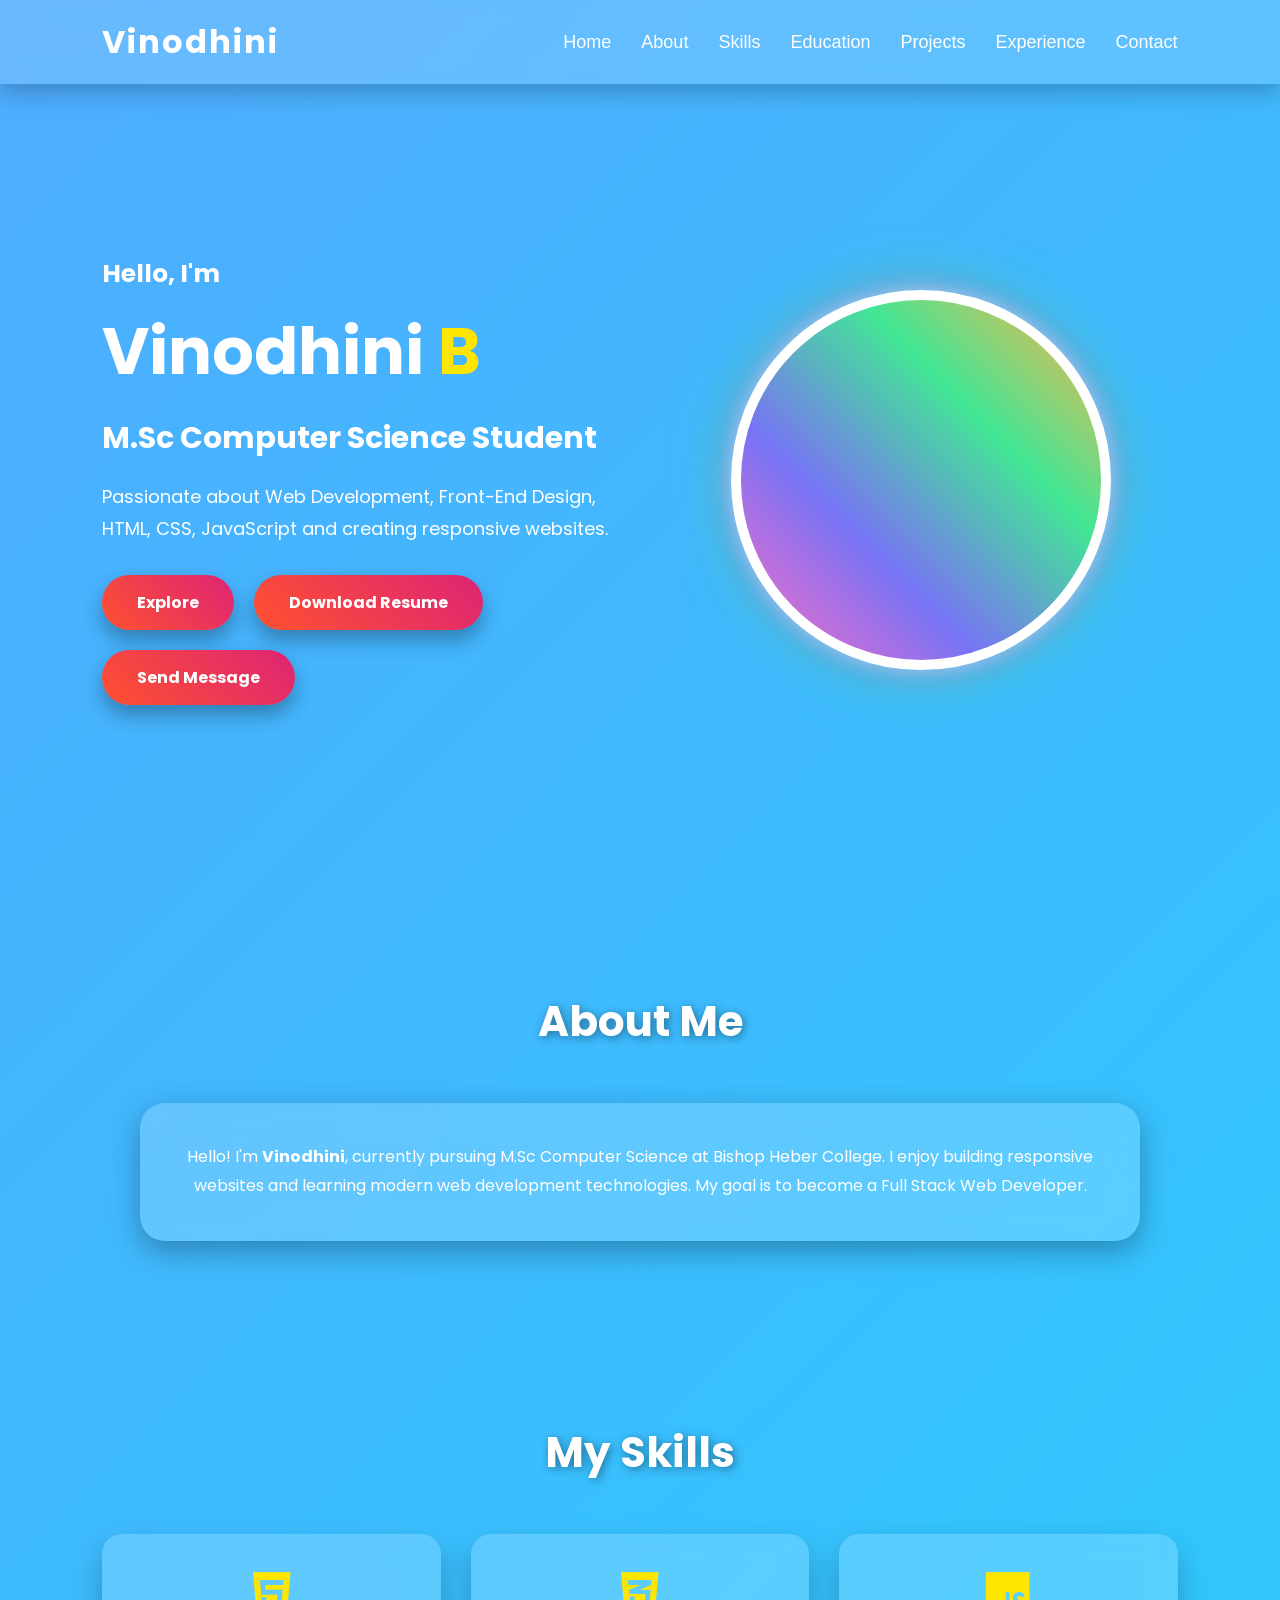
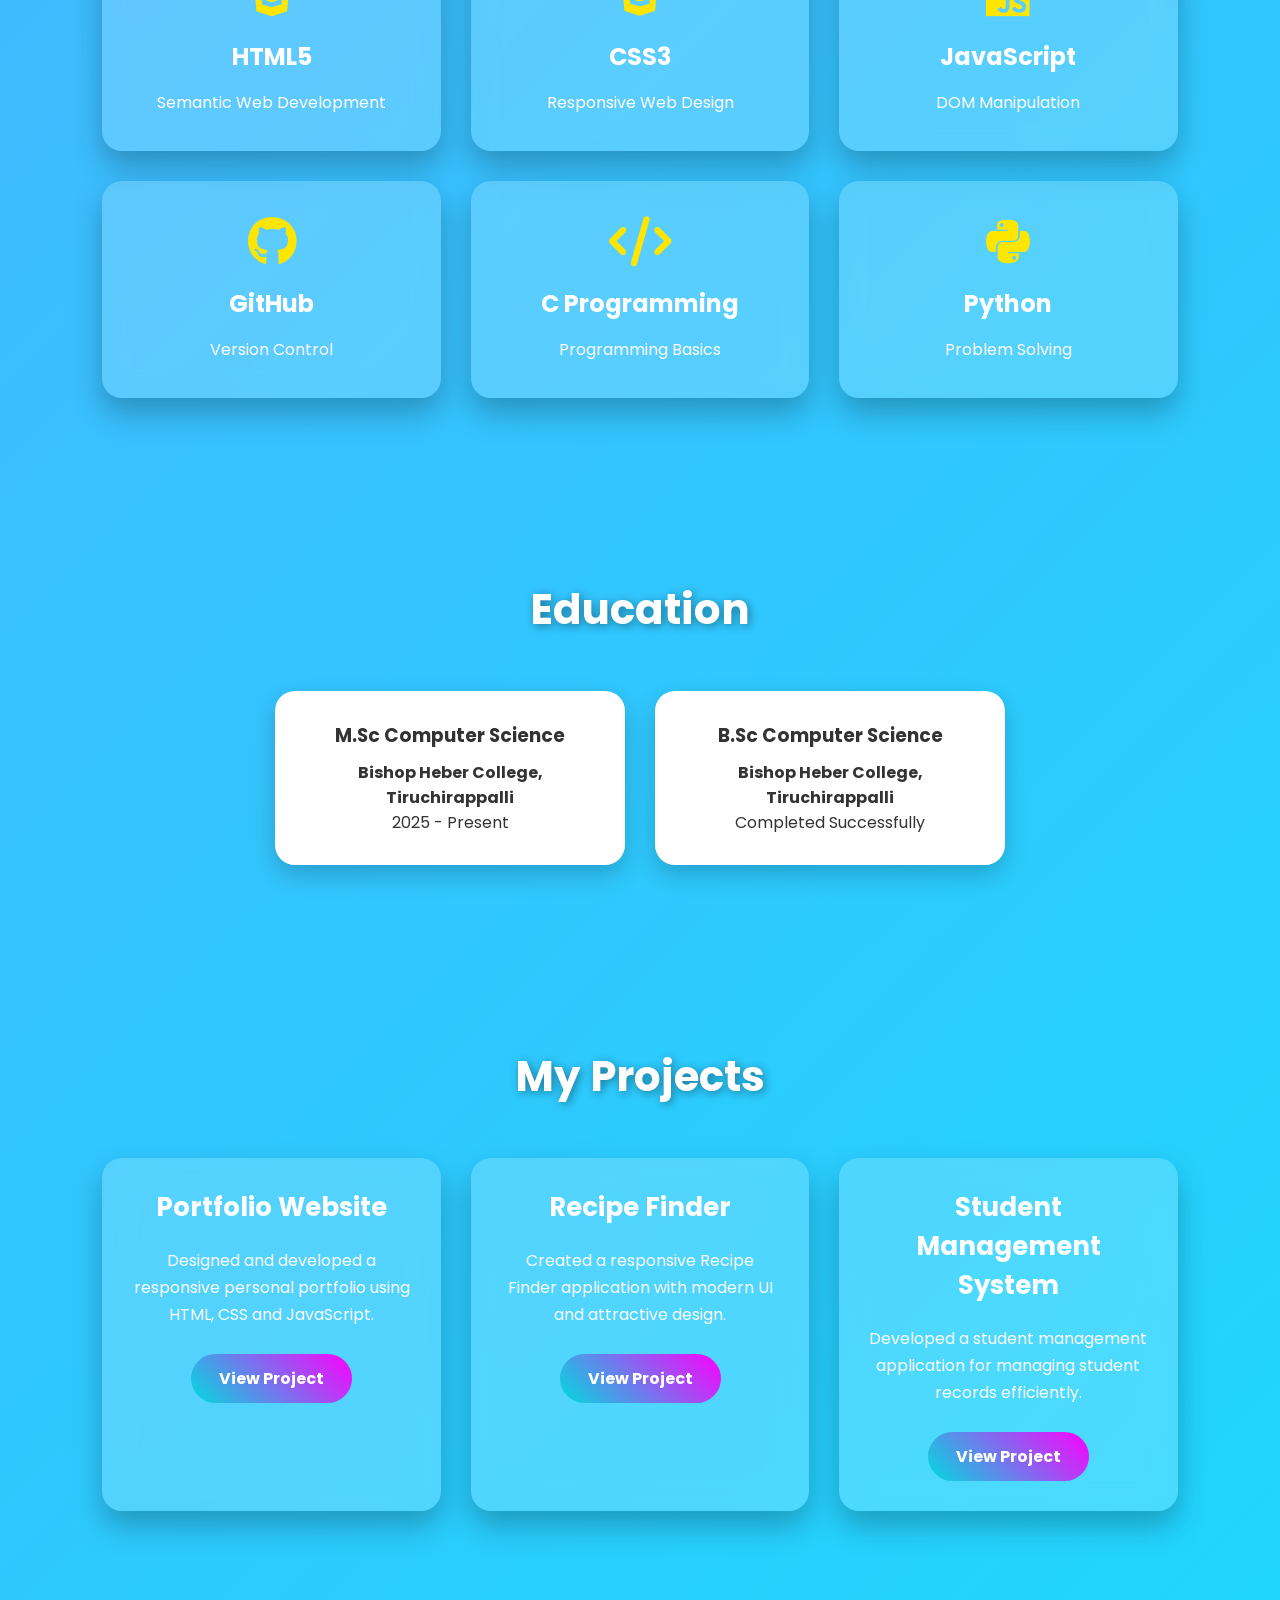
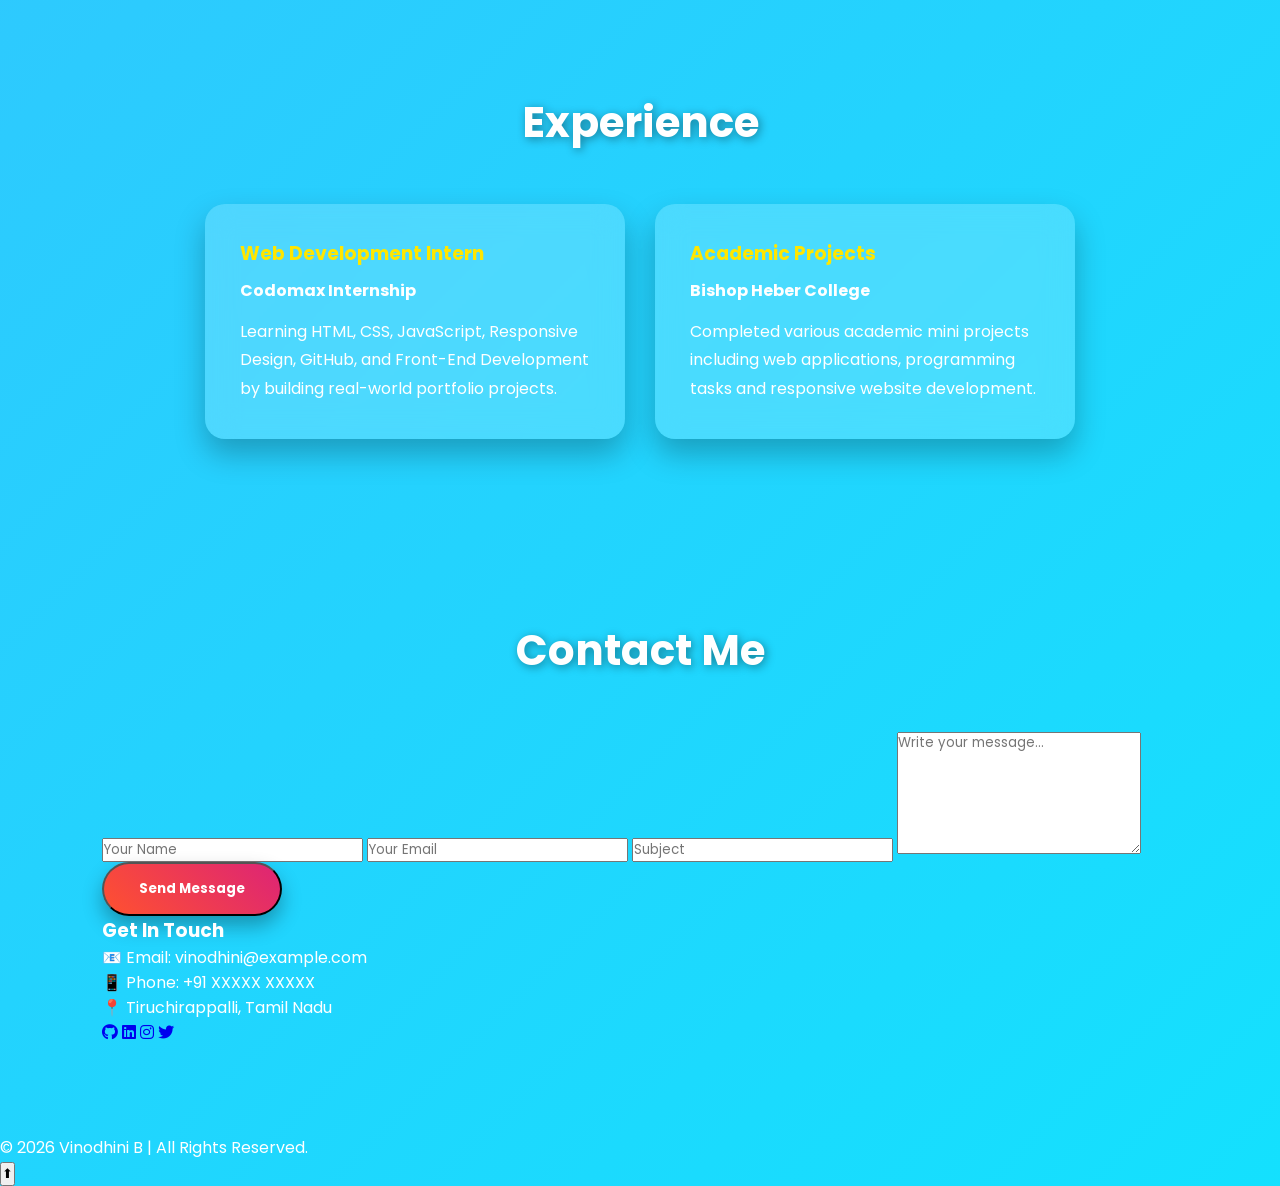
==== commit 63152b39: "Day 9 - Added Skills, Resume and Experience sections" ====
--- a/index.html
+++ b/index.html
@@ -1,215 +1,397 @@
 <!DOCTYPE html>
 <html lang="en">
+
 <head>
-    <meta charset="UTF-8">
-    <meta name="viewport" content="width=device-width, initial-scale=1.0">
-    <title>My Portfolio</title>
-
-    <link rel="stylesheet" href="style.css">
+
+<meta charset="UTF-8">
+
+<meta name="viewport" content="width=device-width, initial-scale=1.0">
+
+<title>Vinodhini | Portfolio</title>
+
+<link rel="stylesheet" href="style.css">
+
+<link rel="stylesheet"
+href="https://cdnjs.cloudflare.com/ajax/libs/font-awesome/6.5.2/css/all.min.css">
+
 </head>
+
 <body>
-    <section class="hero">
-    <h1 id="title">Welcome to My Portfolio</h1>
-
-    <p id="message">Click the buttons below to interact with the page.</p>
-
-    <button id="welcomeBtn">Welcome</button>
-
-    <button id="themeBtn">Dark Mode</button>
-
-    <div id="clock"></div>
-</section>
-
-<button id="topBtn">⬆</button>
+
+<!-- Header -->
+
+<header>
+
+<div class="logo">
+Vinodhini
+</div>
+
+<nav>
+
+<a href="#home">Home</a>
+
+<a href="#about">About</a>
+
+<a href="#skills">Skills</a>
+
+<a href="#education">Education</a>
+
+<a href="#projects">Projects</a>
+
+<a href="#experience">Experience</a>
+
+<a href="#contact">Contact</a>
+
+</nav>
+
+</header>
+
+<!-- Hero Section -->
+
+<section id="home" class="hero">
+
+<div class="hero-text">
+
+<h3>Hello, I'm</h3>
+
+<h1>Vinodhini <span>B</span></h1>
+
+<h2>M.Sc Computer Science Student</h2>
+
+<p>
+
+Passionate about Web Development, Front-End Design,
+HTML, CSS, JavaScript and creating responsive websites.
+
+</p>
+
+<div class="hero-buttons">
+
+<a href="#about" class="btn">
+Explore
+</a>
+
+<a href="resume.pdf" download class="btn">
+Download Resume
+</a>
+
+<a href="#contact" class="btn">
+Send Message
+</a>
+
+</div>
+
+</div>
+
+<div class="hero-image">
+    <img src="https://img.magnific.com/premium-photo/headshot-photo-beautiful-girl_63106-2332.jpg" alt="Profile">
+</div>
+
+</section>
+
+<!-- About -->
+
+<section id="about">
+
+<h2 class="title">About Me</h2>
+
+<div class="about-box">
+
+<p>
+
+Hello! I'm <b>Vinodhini</b>, currently pursuing
+M.Sc Computer Science at Bishop Heber College.
+I enjoy building responsive websites and learning
+modern web development technologies.
+My goal is to become a Full Stack Web Developer.
+
+</p>
+
+</div>
+
+</section>
+
+<!-- Skills -->
+
+<section id="skills">
+
+<h2 class="title">My Skills</h2>
+
+<div class="skills-container">
+
+<div class="skill-card">
+
+<i class="fa-brands fa-html5"></i>
+
+<h3>HTML5</h3>
+
+<p>Semantic Web Development</p>
+
+</div>
+
+<div class="skill-card">
+
+<i class="fa-brands fa-css3-alt"></i>
+
+<h3>CSS3</h3>
+
+<p>Responsive Web Design</p>
+
+</div>
+
+<div class="skill-card">
+
+<i class="fa-brands fa-js"></i>
+
+<h3>JavaScript</h3>
+
+<p>DOM Manipulation</p>
+
+</div>
+
+<div class="skill-card">
+
+<i class="fa-brands fa-github"></i>
+
+<h3>GitHub</h3>
+
+<p>Version Control</p>
+
+</div>
+
+<div class="skill-card">
+
+<i class="fa-solid fa-code"></i>
+
+<h3>C Programming</h3>
+
+<p>Programming Basics</p>
+
+</div>
+
+<div class="skill-card">
+
+<i class="fa-brands fa-python"></i>
+
+<h3>Python</h3>
+
+<p>Problem Solving</p>
+
+</div>
+
+</div>
+
+</section>
+<!-- =========================
+     EDUCATION
+========================= -->
+
+<section id="education">
+
+<h2 class="title">Education</h2>
+
+<div class="education-container">
+
+<div class="education-card">
+
+<h3>M.Sc Computer Science</h3>
+
+<h4>Bishop Heber College, Tiruchirappalli</h4>
+
+<p>2025 - Present</p>
+
+</div>
+
+<div class="education-card">
+
+<h3>B.Sc Computer Science</h3>
+
+<h4>Bishop Heber College, Tiruchirappalli</h4>
+
+<p>Completed Successfully</p>
+
+</div>
+
+</div>
+
+</section>
+
+<!-- =========================
+     PROJECTS
+========================= -->
+
+<section id="projects">
+
+<h2 class="title">My Projects</h2>
+
+<div class="project-container">
+
+<div class="project-card">
+
+<h3>Portfolio Website</h3>
+
+<p>
+Designed and developed a responsive personal portfolio
+using HTML, CSS and JavaScript.
+</p>
+
+<a href="#" class="project-btn">View Project</a>
+
+</div>
+
+<div class="project-card">
+
+<h3>Recipe Finder</h3>
+
+<p>
+Created a responsive Recipe Finder application with
+modern UI and attractive design.
+</p>
+
+<a href="#" class="project-btn">View Project</a>
+
+</div>
+
+<div class="project-card">
+
+<h3>Student Management System</h3>
+
+<p>
+Developed a student management application for managing
+student records efficiently.
+</p>
+
+<a href="#" class="project-btn">View Project</a>
+
+</div>
+
+</div>
+
+</section>
+
+<!-- =========================
+     EXPERIENCE
+========================= -->
+
+<section id="experience">
+
+<h2 class="title">Experience</h2>
+
+<div class="experience-container">
+
+<div class="experience-card">
+
+<h3>Web Development Intern</h3>
+
+<h4>Codomax Internship</h4>
+
+<p>
+
+Learning HTML, CSS, JavaScript, Responsive Design,
+GitHub, and Front-End Development by building
+real-world portfolio projects.
+
+</p>
+
+</div>
+
+<div class="experience-card">
+
+<h3>Academic Projects</h3>
+
+<h4>Bishop Heber College</h4>
+
+<p>
+
+Completed various academic mini projects including
+web applications, programming tasks and responsive
+website development.
+
+</p>
+
+</div>
+
+</div>
+
+</section>
+<!-- =========================
+     CONTACT
+========================= -->
+
+<section id="contact">
+
+<h2 class="title">Contact Me</h2>
+
+<div class="contact-container">
+
+<form class="contact-form">
+
+<input type="text" placeholder="Your Name" required>
+
+<input type="email" placeholder="Your Email" required>
+
+<input type="text" placeholder="Subject" required>
+
+<textarea rows="6" placeholder="Write your message..." required></textarea>
+
+<button type="submit" class="btn">
+Send Message
+</button>
+
+</form>
+
+<div class="contact-info">
+
+<h3>Get In Touch</h3>
+
+<p>📧 Email: vinodhini@example.com</p>
+
+<p>📱 Phone: +91 XXXXX XXXXX</p>
+
+<p>📍 Tiruchirappalli, Tamil Nadu</p>
+
+<div class="social-icons">
+
+<a href="#"><i class="fab fa-github"></i></a>
+
+<a href="#"><i class="fab fa-linkedin"></i></a>
+
+<a href="#"><i class="fab fa-instagram"></i></a>
+
+<a href="#"><i class="fab fa-twitter"></i></a>
+
+</div>
+
+</div>
+
+</div>
+
+</section>
+
+<!-- =========================
+     FOOTER
+========================= -->
+
+<footer>
+
+<p>
+© 2026 Vinodhini B | All Rights Reserved.
+</p>
+
+</footer>
+
+<!-- Scroll To Top Button -->
+
+<button id="topBtn" onclick="topFunction()">
+
+⬆
+
+</button>
+
+<!-- JavaScript -->
 
 <script src="script.js"></script>
 
-<header>
-    <div class="container">
-        <h1>💻 My Portfolio</h1>
-
-        <nav>
-            <a href="#home">Home</a>
-            <a href="#about">About</a>
-            <a href="#skills">Skills</a>
-            <a href="#education">Education</a>
-            <a href="#contact">Contact</a>
-        </nav>
-    </div>
-</header>
-
-<section class="hero" id="home">
-
-<div class="hero-text">
-<h2>Hello, I'm <span>Vinodhini</span></h2>
-
-<h3>M.Sc Computer Science Student</h3>
-
-<p>
-Welcome to my portfolio website. I love creating responsive websites using HTML and CSS.
-</p>
-
-<a href="#about" class="btn">Explore</a>
-
-</div>
-
-<div class="hero-image">
-
-<img src="https://images.unsplash.com/photo-1506744038136-46273834b3fb?w=600" alt="hero">
-
-</div>
-
-</section>
-
-<section id="about">
-
-<h2>About Me</h2>
-
-<p>
-I am an enthusiastic M.Sc Computer Science student passionate about Web Development, Programming and learning new technologies.
-</p>
-
-</section>
-
-<section id="skills">
-
-<h2>Skills</h2>
-
-<div class="cards">
-
-<div class="card">
-<h3>HTML</h3>
-<p>Semantic webpage structure.</p>
-</div>
-
-<div class="card">
-<h3>CSS</h3>
-<p>Responsive & Beautiful UI.</p>
-</div>
-
-<div class="card">
-<h3>Python</h3>
-<p>Programming & Problem Solving.</p>
-</div>
-
-<div class="card">
-<h3>GitHub</h3>
-<p>Version Control.</p>
-</div>
-
-</div>
-
-</section>
-<section id="projects">
-
-<h2 class="section-title">My Projects</h2>
-
-<div class="project-container">
-
-<div class="project-box">
-
-<img src="https://images.unsplash.com/photo-1516321318423-f06f85e504b3?w=600" alt="Portfolio">
-
-<h3>Portfolio Website</h3>
-
-<p>
-A personal portfolio website built with HTML, CSS and JavaScript showcasing my skills and projects.
-</p>
-
-<div class="tech">
-<span>HTML</span>
-<span>CSS</span>
-<span>JavaScript</span>
-</div>
-
-<button onclick="project1()">View Details</button>
-
-</div>
-
-<div class="project-box">
-
-<img src="https://images.unsplash.com/photo-1498050108023-c5249f4df085?w=600" alt="Recipe">
-
-<h3>Recipe Finder</h3>
-
-<p>
-A responsive recipe search application with a beautiful interface and user-friendly design.
-</p>
-
-<div class="tech">
-<span>HTML</span>
-<span>CSS</span>
-<span>Responsive</span>
-</div>
-
-<button onclick="project2()">View Details</button>
-
-</div>
-
-<div class="project-box">
-
-<img src="https://images.unsplash.com/photo-1522202176988-66273c2fd55f?w=600" alt="Student">
-
-<h3>Student Management</h3>
-
-<p>
-A student record management system for adding, editing and managing student information.
-</p>
-
-<div class="tech">
-<span>JavaScript</span>
-<span>HTML</span>
-<span>CSS</span>
-</div>
-
-<button onclick="project3()">View Details</button>
-
-</div>
-
-</div>
-
-</section>
-
-<section id="education">
-
-<h2>Education</h2>
-
-<div class="edu">
-
-<h3>M.Sc Computer Science</h3>
-
-<p>Bishop Heber College</p>
-
-<p>2025 - Present</p>
-<p id="date"></p>
-
-</div>
-
-</section>
-
-<section id="contact">
-
-<h2>Contact Me</h2>
-
-<form>
-
-<input type="text" placeholder="Your Name">
-
-<input type="email" placeholder="Your Email">
-
-<textarea placeholder="Your Message"></textarea>
-
-<button>Send Message</button>
-
-</form>
-
-</section>
-
-<footer>
-
-<p>© 2026 Vinodhini | Portfolio Website</p>
-
-</footer>
-
 </body>
+
 </html>
--- a/style.css
+++ b/style.css
@@ -1,13 +1,13 @@
-/*=========================
+/*==============================
  GOOGLE FONT
-=========================*/
-@import url('https://fonts.googleapis.com/css2?family=Montserrat:wght@300;400;600;700&display=swap');
+==============================*/
+@import url('https://fonts.googleapis.com/css2?family=Poppins:wght@300;400;500;600;700&display=swap');
 
 *{
     margin:0;
     padding:0;
     box-sizing:border-box;
-    font-family:'Montserrat',sans-serif;
+    font-family:'Poppins',sans-serif;
 }
 
 html{
@@ -15,345 +15,436 @@
 }
 
 body{
-    background:#0f172a;
+    background:linear-gradient(135deg,#4facfe,#00f2fe,#667eea,#764ba2);
+    background-size:400% 400%;
+    animation:gradient 12s ease infinite;
     color:#ffffff;
 }
 
-/*=========================
+/* Animated Background */
+
+@keyframes gradient{
+
+0%{
+background-position:0% 50%;
+}
+
+50%{
+background-position:100% 50%;
+}
+
+100%{
+background-position:0% 50%;
+}
+
+}
+
+/*==============================
  HEADER
-=========================*/
+==============================*/
 
 header{
-    width:100%;
-    position:fixed;
-    top:0;
-    left:0;
-    display:flex;
-    justify-content:space-between;
-    align-items:center;
-    padding:20px 8%;
-    background:#111827;
-    box-shadow:0 5px 20px rgba(0,0,0,.4);
-    z-index:1000;
+
+position:fixed;
+
+top:0;
+
+left:0;
+
+width:100%;
+
+padding:18px 8%;
+
+display:flex;
+
+justify-content:space-between;
+
+align-items:center;
+
+background:rgba(255,255,255,.15);
+
+backdrop-filter:blur(12px);
+
+z-index:999;
+
+box-shadow:0 10px 20px rgba(0,0,0,.2);
+
 }
 
 .logo{
-    font-size:32px;
-    font-weight:bold;
-    color:#38bdf8;
+
+font-size:32px;
+
+font-weight:bold;
+
+color:#fff;
+
+letter-spacing:2px;
+
 }
 
 nav{
-    display:flex;
-    gap:25px;
+
+display:flex;
+
+gap:30px;
+
 }
 
 nav a{
-    color:white;
-    text-decoration:none;
-    font-size:18px;
-    transition:.3s;
+
+text-decoration:none;
+
+color:white;
+
+font-size:18px;
+
+font-weight:500;
+
+transition:.3s;
+
 }
 
 nav a:hover{
-    color:#22d3ee;
-}
-
-/*=========================
+
+color:#ffe600;
+
+}
+
+/*==============================
  HERO
-=========================*/
+==============================*/
 
 .hero{
-    min-height:100vh;
-    display:flex;
-    justify-content:space-between;
-    align-items:center;
-    flex-wrap:wrap;
-    padding:120px 8%;
+
+min-height:100vh;
+
+display:flex;
+
+justify-content:space-between;
+
+align-items:center;
+
+padding:120px 8% 60px;
+
+gap:50px;
+
+flex-wrap:wrap;
+
 }
 
 .hero-text{
-    flex:1;
+
+flex:1;
+
+}
+
+.hero-text h3{
+
+font-size:25px;
+
+margin-bottom:10px;
+
 }
 
 .hero-text h1{
-    font-size:65px;
-    margin-bottom:20px;
+
+font-size:65px;
+
+margin-bottom:15px;
+
 }
 
 .hero-text span{
-    color:#38bdf8;
+
+color:#ffe600;
+
+}
+
+.hero-text h2{
+
+font-size:30px;
+
+margin-bottom:20px;
+
 }
 
 .hero-text p{
-    font-size:20px;
-    line-height:1.8;
-    color:#d1d5db;
-    margin-bottom:35px;
-}
-
+
+font-size:18px;
+
+line-height:1.8;
+
+margin-bottom:30px;
+
+}
+
+.hero-buttons{
+
+display:flex;
+
+gap:20px;
+
+flex-wrap:wrap;
+
+}
+
+.btn{
+
+padding:15px 35px;
+
+background:linear-gradient(45deg,#ff512f,#dd2476);
+
+border-radius:30px;
+
+text-decoration:none;
+
+color:white;
+
+font-weight:bold;
+
+transition:.4s;
+
+box-shadow:0 10px 20px rgba(0,0,0,.3);
+
+}
+
+.btn:hover{
+
+transform:translateY(-5px);
+
+background:linear-gradient(45deg,#00dbde,#fc00ff);
+
+}
 .hero-image{
     flex:1;
-    text-align:center;
-}
-
-.hero-image img{
-    width:350px;
-    height:350px;
-    border-radius:50%;
-    object-fit:cover;
-    border:6px solid #38bdf8;
-    box-shadow:0 0 30px #38bdf8;
-    transition:.4s;
-}
-
-.hero-image img:hover{
-    transform:rotate(-5deg) scale(1.08);
-    box-shadow:0 0 50px #22d3ee;
-}
-
-/*=========================
- BUTTON
-=========================*/
-
-.btn{
-    display:inline-block;
-    padding:15px 35px;
-    text-decoration:none;
-    border-radius:30px;
-    background:linear-gradient(90deg,#06b6d4,#3b82f6);
-    color:white;
-    font-size:18px;
-    font-weight:600;
-    transition:.4s;
-}
-
-.btn:hover{
-    transform:translateY(-5px);
-    box-shadow:0 0 25px #38bdf8;
-}
-
-/*=========================
- SECTION
-=========================*/
-
-section{
-    padding:80px 8%;
-}
-
-.section-title{
-    text-align:center;
-    font-size:42px;
-    margin-bottom:40px;
-    color:#38bdf8;
-}
-
-/*=========================
- CARD
-=========================*/
-
-.card{
-    background:#1e293b;
-    padding:25px;
-    border-radius:20px;
-    box-shadow:0 8px 20px rgba(0,0,0,.3);
-    transition:.4s;
-}
-
-.card:hover{
-    transform:translateY(-10px);
-    box-shadow:0 0 20px #38bdf8;
-}
-
-/*=========================
- FOOTER
-=========================*/
-
-footer{
-    text-align:center;
-    padding:20px;
-    background:#111827;
-    color:#ffffff;
-}
-
-/*=========================
- MOBILE
-=========================*/
-
-@media(max-width:768px){
-
-header{
-    flex-direction:column;
-}
-
-nav{
-    flex-direction:column;
-    margin-top:15px;
-    text-align:center;
-}
-
-.hero{
-    flex-direction:column-reverse;
-    text-align:center;
-}
-
-.hero-text h1{
-    font-size:42px;
-}
-
-.hero-image img{
-    width:250px;
-    height:250px;
-}
-
-.btn{
-    margin-bottom:20px;
-}
-
-}
-/*=========================
-      PROJECTS
-=========================*/
-
-#projects{
-    padding:90px 8%;
-    background:linear-gradient(135deg,#ff9a9e,#fad0c4,#fad0c4,#a18cd1,#84fab0);
-    background-size:300% 300%;
-    animation:bgMove 10s ease infinite;
-}
-
-@keyframes bgMove{
-    0%{background-position:0% 50%;}
-    50%{background-position:100% 50%;}
-    100%{background-position:0% 50%;}
-}
-
-.title{
-    text-align:center;
-    font-size:45px;
-    color:white;
-    margin-bottom:60px;
-    text-shadow:2px 2px 8px rgba(0,0,0,.3);
-}
-
-.timeline{
-    position:relative;
-    max-width:1000px;
-    margin:auto;
-}
-
-.timeline::before{
-    content:"";
-    position:absolute;
-    left:50%;
-    top:0;
-    width:6px;
-    height:100%;
-    background:white;
-    border-radius:10px;
-    transform:translateX(-50%);
-}
-
-.project{
-    display:flex;
-    justify-content:space-between;
-    align-items:center;
-    margin:50px 0;
-    position:relative;
-}
-
-.circle{
-    width:70px;
-    height:70px;
-    background:linear-gradient(135deg,#ff512f,#dd2476);
-    color:white;
-    border-radius:50%;
     display:flex;
     justify-content:center;
     align-items:center;
+}
+
+.hero-image img{
+    width:380px;
+    height:380px;
+    object-fit:cover;
+    border-radius:50%;
+    border:10px solid #ffffff;
+    padding:8px;
+    background:linear-gradient(45deg,#ff6ec4,#7873f5,#42e695,#ffb347);
+    box-shadow:
+        0 0 20px rgba(255,255,255,.5),
+        0 0 40px #7873f5,
+        0 0 60px #42e695;
+    transition:0.5s ease;
+}
+
+.hero-image img:hover{
+    transform:scale(1.08) rotate(5deg);
+    box-shadow:
+        0 0 30px #ff6ec4,
+        0 0 60px #42e695,
+        0 0 80px #7873f5;
+}
+/*==============================
+ COMMON SECTION
+==============================*/
+
+section{
+
+padding:90px 8%;
+
+}
+
+.title{
+
+text-align:center;
+
+font-size:42px;
+
+margin-bottom:50px;
+
+color:#fff;
+
+text-shadow:2px 2px 10px rgba(0,0,0,.4);
+
+}
+/*==============================
+ ABOUT
+==============================*/
+
+.about-box{
+    max-width:1000px;
+    margin:auto;
+    background:rgba(255,255,255,.18);
+    backdrop-filter:blur(15px);
+    border-radius:25px;
+    padding:40px;
+    text-align:center;
+    line-height:1.8;
+    box-shadow:0 10px 30px rgba(0,0,0,.3);
+    transition:.4s;
+}
+
+.about-box:hover{
+    transform:translateY(-10px);
+}
+
+/*==============================
+ SKILLS
+==============================*/
+
+.skills-container{
+    display:grid;
+    grid-template-columns:repeat(auto-fit,minmax(250px,1fr));
+    gap:30px;
+}
+
+.skill-card{
+    background:rgba(255,255,255,.18);
+    backdrop-filter:blur(12px);
+    border-radius:20px;
+    padding:35px;
+    text-align:center;
+    transition:.4s;
+    box-shadow:0 15px 30px rgba(0,0,0,.25);
+}
+
+.skill-card:hover{
+    transform:translateY(-12px) scale(1.05);
+    background:linear-gradient(135deg,#ff512f,#dd2476);
+}
+
+.skill-card i{
+    font-size:50px;
+    margin-bottom:20px;
+    color:#ffe600;
+}
+
+.skill-card h3{
+    margin-bottom:15px;
     font-size:24px;
-    font-weight:bold;
-    box-shadow:0 8px 20px rgba(0,0,0,.3);
-    z-index:10;
-}
-
-.content{
-    width:42%;
+}
+
+.skill-card p{
+    line-height:1.7;
+}
+
+/*==============================
+ EDUCATION
+==============================*/
+
+.education-container{
+    display:flex;
+    justify-content:center;
+    gap:30px;
+    flex-wrap:wrap;
+}
+
+.education-card{
+    width:350px;
+    background:white;
+    color:#333;
     padding:30px;
     border-radius:20px;
-    background:rgba(255,255,255,.25);
+    text-align:center;
+    transition:.4s;
+    box-shadow:0 10px 25px rgba(0,0,0,.2);
+}
+
+.education-card:hover{
+    transform:translateY(-10px);
+    background:#6c5ce7;
+    color:white;
+}
+
+.education-card h3{
+    margin-bottom:10px;
+}
+
+/*==============================
+ PROJECTS
+==============================*/
+
+.project-container{
+    display:grid;
+    grid-template-columns:repeat(auto-fit,minmax(300px,1fr));
+    gap:30px;
+}
+
+.project-card{
+    background:rgba(255,255,255,.18);
     backdrop-filter:blur(15px);
+    border-radius:20px;
+    padding:30px;
+    text-align:center;
+    transition:.4s;
     box-shadow:0 15px 30px rgba(0,0,0,.25);
-    transition:.4s;
-}
-
-.content:hover{
-    transform:translateY(-10px) scale(1.05);
-}
-
-.content h3{
+}
+
+.project-card:hover{
+    transform:translateY(-12px);
+}
+
+.project-card h3{
+    font-size:26px;
+    margin-bottom:20px;
+}
+
+.project-card p{
+    line-height:1.7;
+    margin-bottom:25px;
+}
+
+.project-btn{
+    display:inline-block;
+    padding:12px 28px;
+    border-radius:30px;
+    text-decoration:none;
+    background:linear-gradient(45deg,#00dbde,#fc00ff);
+    color:white;
+    font-weight:bold;
+    transition:.4s;
+}
+
+.project-btn:hover{
+    transform:scale(1.08);
+}
+
+/*==============================
+ EXPERIENCE
+==============================*/
+
+.experience-container{
+    display:flex;
+    justify-content:center;
+    gap:30px;
+    flex-wrap:wrap;
+}
+
+.experience-card{
+    width:420px;
+    background:rgba(255,255,255,.18);
+    backdrop-filter:blur(15px);
+    border-radius:20px;
+    padding:35px;
+    transition:.4s;
+    box-shadow:0 15px 30px rgba(0,0,0,.25);
+}
+
+.experience-card:hover{
+    transform:translateY(-10px);
+}
+
+.experience-card h3{
+    color:#ffe600;
+    margin-bottom:10px;
+}
+
+.experience-card h4{
+    margin-bottom:15px;
     color:#ffffff;
-    margin-bottom:15px;
-    font-size:28px;
-}
-
-.content p{
-    color:#f5f5f5;
+}
+
+.experience-card p{
     line-height:1.8;
-    margin-bottom:20px;
-}
-
-.content button{
-    padding:12px 30px;
-    border:none;
-    border-radius:30px;
-    background:linear-gradient(135deg,#00dbde,#fc00ff);
-    color:white;
-    font-size:16px;
-    cursor:pointer;
-    transition:.4s;
-}
-
-.content button:hover{
-    transform:scale(1.08);
-    box-shadow:0 0 20px #ffffff;
-}
-
-.project:nth-child(odd){
-    flex-direction:row;
-}
-
-.project:nth-child(even){
-    flex-direction:row-reverse;
-}
-
-/*=========================
-      MOBILE
-=========================*/
-
-@media(max-width:768px){
-
-.timeline::before{
-    left:35px;
-}
-
-.project{
-    flex-direction:column !important;
-    align-items:flex-start;
-    margin-bottom:60px;
-}
-
-.circle{
-    margin-bottom:20px;
-}
-
-.content{
-    width:100%;
-    margin-left:50px;
-}
-
-.title{
-    font-size:35px;
-}
-
 }
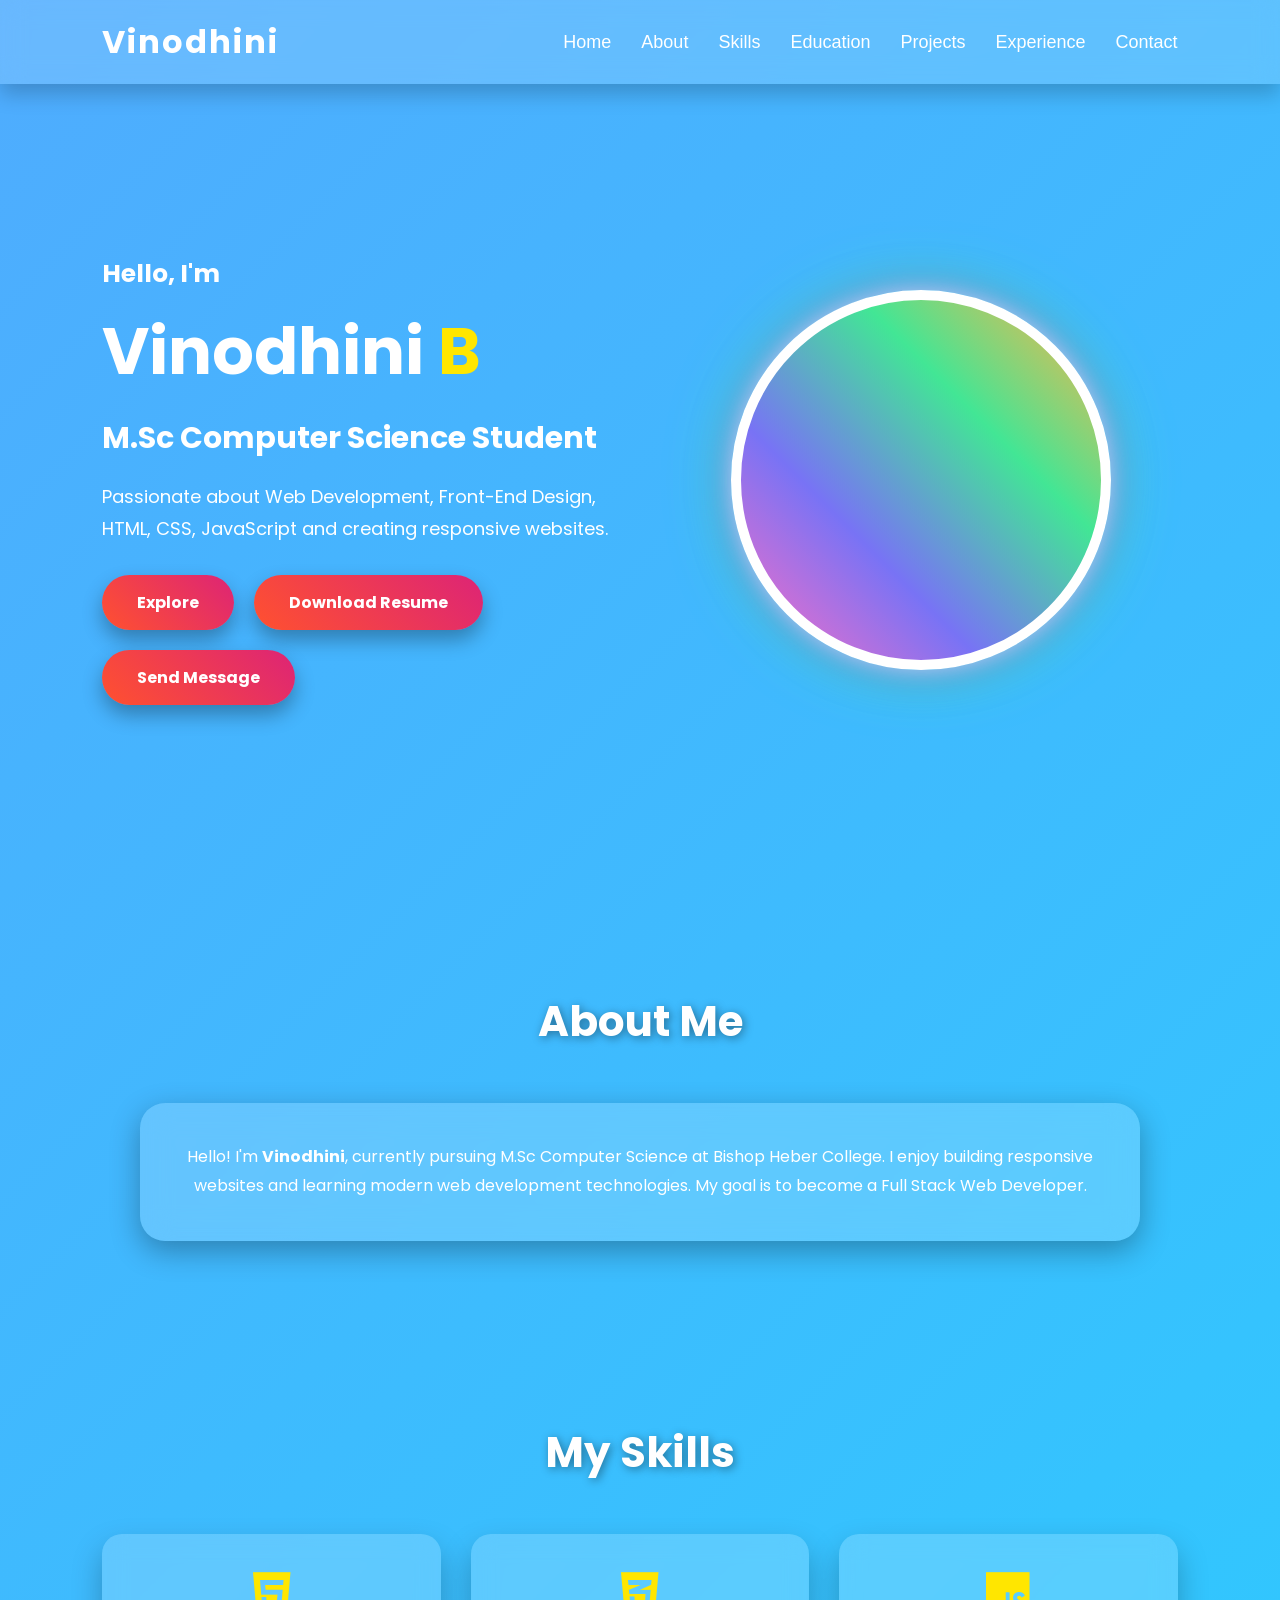
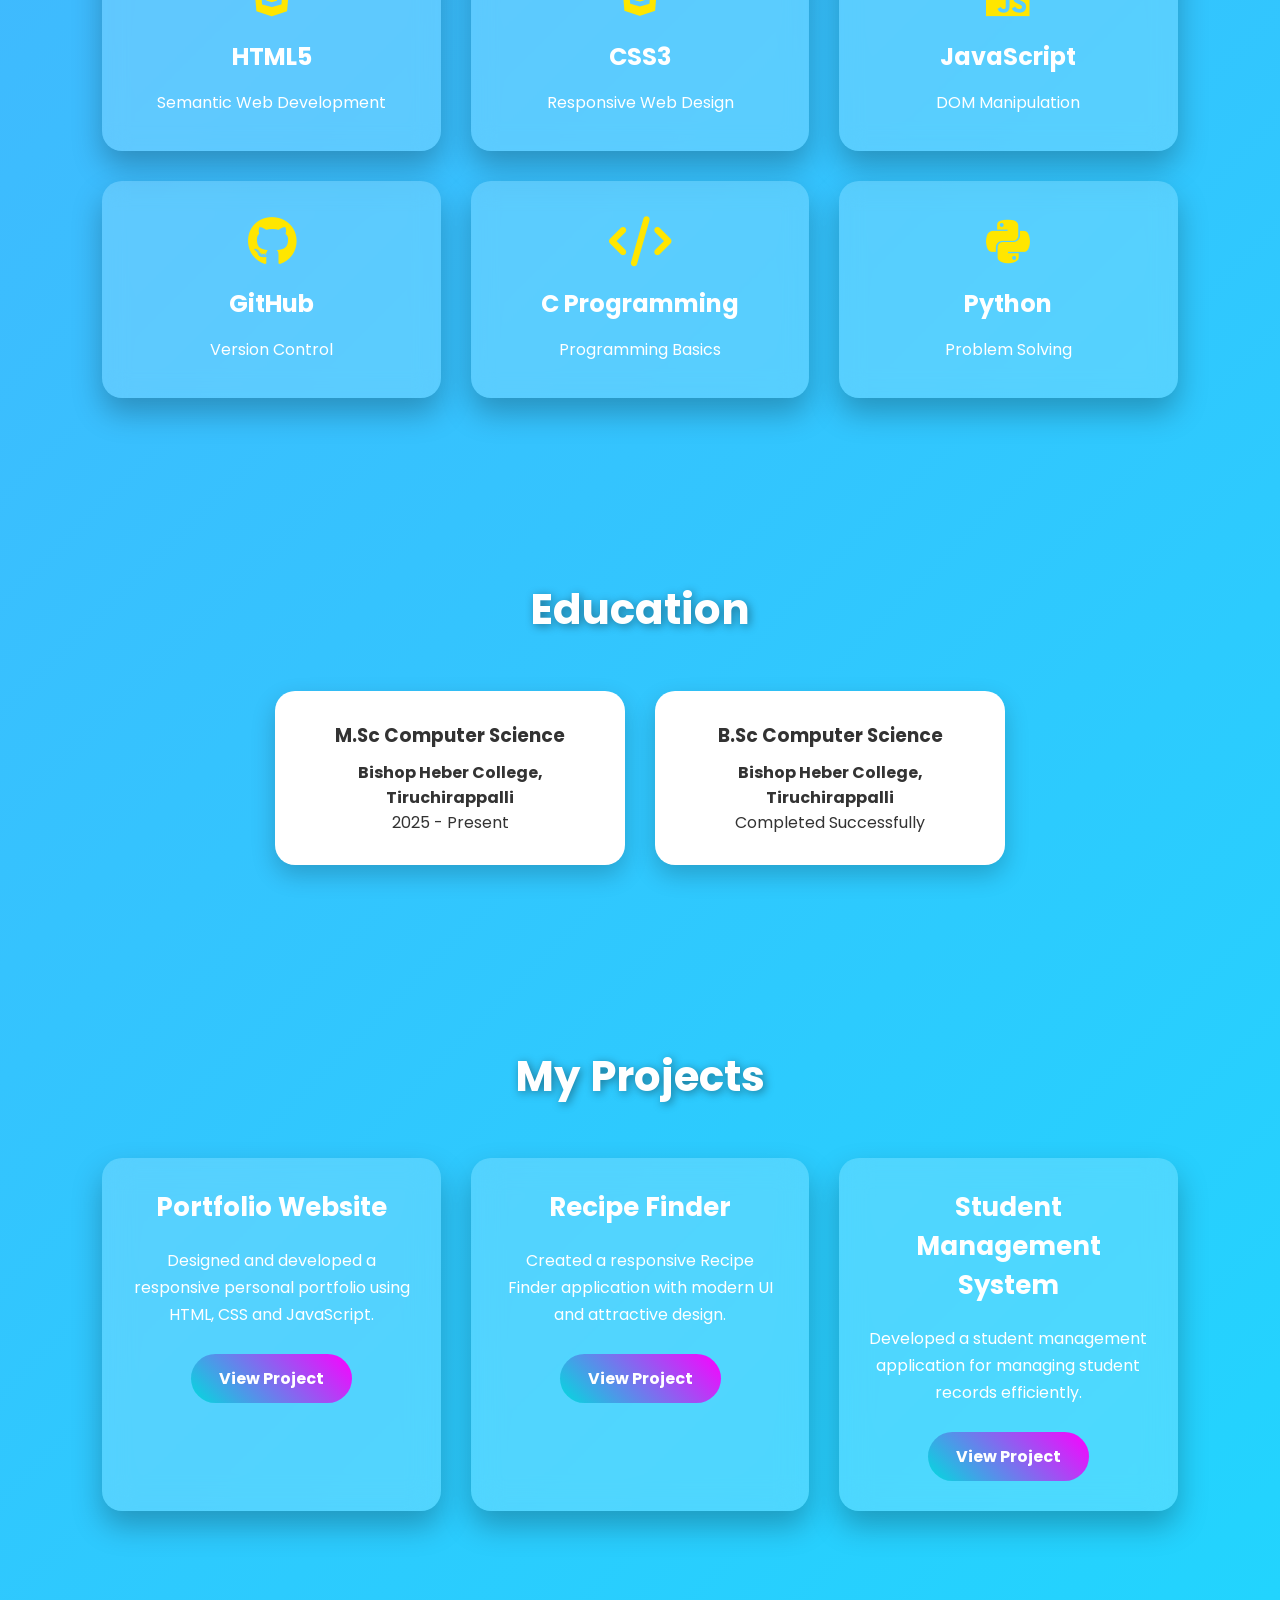
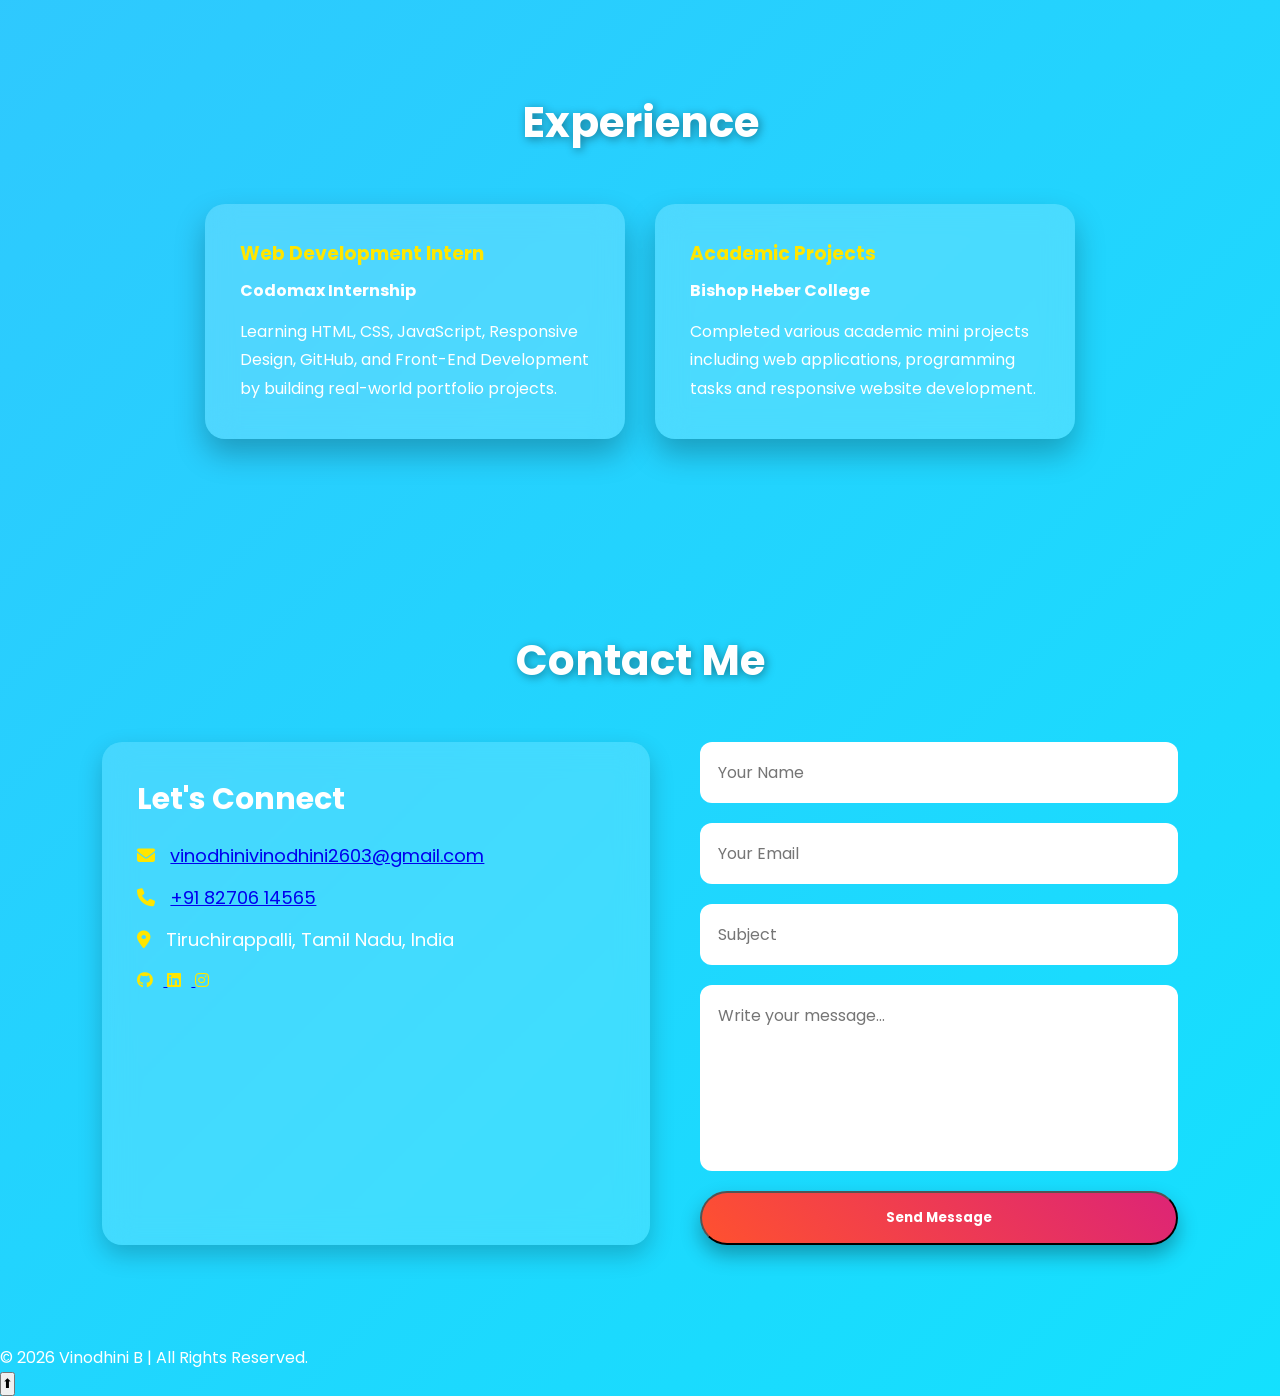
==== commit 9b114e37: "Day 10 - Added professional contact page and form validation" ====
--- a/index.html
+++ b/index.html
@@ -320,54 +320,93 @@
 
 <section id="contact">
 
-<h2 class="title">Contact Me</h2>
-
-<div class="contact-container">
-
-<form class="contact-form">
-
-<input type="text" placeholder="Your Name" required>
-
-<input type="email" placeholder="Your Email" required>
-
-<input type="text" placeholder="Subject" required>
-
-<textarea rows="6" placeholder="Write your message..." required></textarea>
-
-<button type="submit" class="btn">
-Send Message
-</button>
-
-</form>
-
-<div class="contact-info">
-
-<h3>Get In Touch</h3>
-
-<p>📧 Email: vinodhini@example.com</p>
-
-<p>📱 Phone: +91 XXXXX XXXXX</p>
-
-<p>📍 Tiruchirappalli, Tamil Nadu</p>
-
-<div class="social-icons">
-
-<a href="#"><i class="fab fa-github"></i></a>
-
-<a href="#"><i class="fab fa-linkedin"></i></a>
-
-<a href="#"><i class="fab fa-instagram"></i></a>
-
-<a href="#"><i class="fab fa-twitter"></i></a>
-
-</div>
-
-</div>
-
-</div>
-
-</section>
-
+    <h2 class="title">Contact Me</h2>
+
+    <div class="contact-container">
+
+        <div class="contact-info">
+
+    <h3>Let's Connect</h3>
+
+    <p>
+        <i class="fas fa-envelope"></i>
+        <a href="mailto:vinodhinivinodhini2603@gmail.com">
+            vinodhinivinodhini2603@gmail.com
+        </a>
+    </p>
+
+    <p>
+        <i class="fas fa-phone"></i>
+        <a href="tel:+918270614565">
+            +91 82706 14565
+        </a>
+    </p>
+
+    <p>
+        <i class="fas fa-location-dot"></i>
+        Tiruchirappalli, Tamil Nadu, India
+    </p>
+
+    <div class="social-icons">
+
+        <a href="https://github.com/vino2603" target="_blank" title="GitHub">
+            <i class="fab fa-github"></i>
+        </a>
+
+        <a href="https://www.linkedin.com/in/vinodhini-b-44aa74281" target="_blank" title="LinkedIn">
+            <i class="fab fa-linkedin"></i>
+        </a>
+
+        <a href="https://www.instagram.com/vino2620" target="_blank" title="Instagram">
+            <i class="fab fa-instagram"></i>
+        </a>
+
+    </div>
+
+</div>
+        <!-- Contact Form -->
+
+        <form id="contactForm">
+
+            <input
+                type="text"
+                id="name"
+                placeholder="Your Name"
+                required
+            >
+
+            <input
+                type="email"
+                id="email"
+                placeholder="Your Email"
+                required
+            >
+
+            <input
+                type="text"
+                id="subject"
+                placeholder="Subject"
+                required
+            >
+
+            <textarea
+                id="message"
+                rows="6"
+                placeholder="Write your message..."
+                required
+            ></textarea>
+
+            <button type="submit" class="btn">
+                Send Message
+            </button>
+
+        </form>
+
+    </div>
+
+</section>
+
+</section>
 <!-- =========================
      FOOTER
 ========================= -->
--- a/style.css
+++ b/style.css
@@ -246,6 +246,256 @@
         0 0 80px #7873f5;
 }
 /*==============================
+ GOOGLE FONT
+==============================*/
+@import url('https://fonts.googleapis.com/css2?family=Poppins:wght@300;400;500;600;700&display=swap');
+
+*{
+    margin:0;
+    padding:0;
+    box-sizing:border-box;
+    font-family:'Poppins',sans-serif;
+}
+
+html{
+    scroll-behavior:smooth;
+}
+
+body{
+    background:linear-gradient(135deg,#4facfe,#00f2fe,#667eea,#764ba2);
+    background-size:400% 400%;
+    animation:gradient 12s ease infinite;
+    color:#ffffff;
+}
+
+/* Animated Background */
+
+@keyframes gradient{
+
+0%{
+background-position:0% 50%;
+}
+
+50%{
+background-position:100% 50%;
+}
+
+100%{
+background-position:0% 50%;
+}
+
+}
+
+/*==============================
+ HEADER
+==============================*/
+
+header{
+
+position:fixed;
+
+top:0;
+
+left:0;
+
+width:100%;
+
+padding:18px 8%;
+
+display:flex;
+
+justify-content:space-between;
+
+align-items:center;
+
+background:rgba(255,255,255,.15);
+
+backdrop-filter:blur(12px);
+
+z-index:999;
+
+box-shadow:0 10px 20px rgba(0,0,0,.2);
+
+}
+
+.logo{
+
+font-size:32px;
+
+font-weight:bold;
+
+color:#fff;
+
+letter-spacing:2px;
+
+}
+
+nav{
+
+display:flex;
+
+gap:30px;
+
+}
+
+nav a{
+
+text-decoration:none;
+
+color:white;
+
+font-size:18px;
+
+font-weight:500;
+
+transition:.3s;
+
+}
+
+nav a:hover{
+
+color:#ffe600;
+
+}
+
+/*==============================
+ HERO
+==============================*/
+
+.hero{
+
+min-height:100vh;
+
+display:flex;
+
+justify-content:space-between;
+
+align-items:center;
+
+padding:120px 8% 60px;
+
+gap:50px;
+
+flex-wrap:wrap;
+
+}
+
+.hero-text{
+
+flex:1;
+
+}
+
+.hero-text h3{
+
+font-size:25px;
+
+margin-bottom:10px;
+
+}
+
+.hero-text h1{
+
+font-size:65px;
+
+margin-bottom:15px;
+
+}
+
+.hero-text span{
+
+color:#ffe600;
+
+}
+
+.hero-text h2{
+
+font-size:30px;
+
+margin-bottom:20px;
+
+}
+
+.hero-text p{
+
+font-size:18px;
+
+line-height:1.8;
+
+margin-bottom:30px;
+
+}
+
+.hero-buttons{
+
+display:flex;
+
+gap:20px;
+
+flex-wrap:wrap;
+
+}
+
+.btn{
+
+padding:15px 35px;
+
+background:linear-gradient(45deg,#ff512f,#dd2476);
+
+border-radius:30px;
+
+text-decoration:none;
+
+color:white;
+
+font-weight:bold;
+
+transition:.4s;
+
+box-shadow:0 10px 20px rgba(0,0,0,.3);
+
+}
+
+.btn:hover{
+
+transform:translateY(-5px);
+
+background:linear-gradient(45deg,#00dbde,#fc00ff);
+
+}
+
+.hero-image{
+    flex:1;
+    display:flex;
+    justify-content:center;
+    align-items:center;
+}
+ 
+
+.hero-image img{
+    width:380px;
+    height:380px;
+    object-fit:cover;
+    border-radius:50%;
+    border:10px solid #ffffff;
+    padding:8px;
+    background:linear-gradient(45deg,#ff6ec4,#7873f5,#42e695,#ffb347);
+    box-shadow:
+        0 0 20px rgba(255,255,255,.5),
+        0 0 40px #7873f5,
+        0 0 60px #42e695;
+    transition:0.5s ease;
+}
+
+.hero-image img:hover{
+    transform:scale(1.08) rotate(5deg);
+    box-shadow:
+        0 0 30px #ff6ec4,
+        0 0 60px #42e695,
+        0 0 80px #7873f5;
+}
+
+/*==============================
  COMMON SECTION
 ==============================*/
 
@@ -447,4 +697,293 @@
 
 .experience-card p{
     line-height:1.8;
+}
+/*==============================
+ COMMON SECTION
+==============================*/
+
+section{
+
+padding:90px 8%;
+
+}
+
+.title{
+
+text-align:center;
+
+font-size:42px;
+
+margin-bottom:50px;
+
+color:#fff;
+
+text-shadow:2px 2px 10px rgba(0,0,0,.4);
+
+}
+/*==============================
+ ABOUT
+==============================*/
+
+.about-box{
+    max-width:1000px;
+    margin:auto;
+    background:rgba(255,255,255,.18);
+    backdrop-filter:blur(15px);
+    border-radius:25px;
+    padding:40px;
+    text-align:center;
+    line-height:1.8;
+    box-shadow:0 10px 30px rgba(0,0,0,.3);
+    transition:.4s;
+}
+
+.about-box:hover{
+    transform:translateY(-10px);
+}
+
+/*==============================
+ SKILLS
+==============================*/
+
+.skills-container{
+    display:grid;
+    grid-template-columns:repeat(auto-fit,minmax(250px,1fr));
+    gap:30px;
+}
+
+.skill-card{
+    background:rgba(255,255,255,.18);
+    backdrop-filter:blur(12px);
+    border-radius:20px;
+    padding:35px;
+    text-align:center;
+    transition:.4s;
+    box-shadow:0 15px 30px rgba(0,0,0,.25);
+}
+
+.skill-card:hover{
+    transform:translateY(-12px) scale(1.05);
+    background:linear-gradient(135deg,#ff512f,#dd2476);
+}
+
+.skill-card i{
+    font-size:50px;
+    margin-bottom:20px;
+    color:#ffe600;
+}
+
+.skill-card h3{
+    margin-bottom:15px;
+    font-size:24px;
+}
+
+.skill-card p{
+    line-height:1.7;
+}
+
+/*==============================
+ EDUCATION
+==============================*/
+
+.education-container{
+    display:flex;
+    justify-content:center;
+    gap:30px;
+    flex-wrap:wrap;
+}
+
+.education-card{
+    width:350px;
+    background:white;
+    color:#333;
+    padding:30px;
+    border-radius:20px;
+    text-align:center;
+    transition:.4s;
+    box-shadow:0 10px 25px rgba(0,0,0,.2);
+}
+
+.education-card:hover{
+    transform:translateY(-10px);
+    background:#6c5ce7;
+    color:white;
+}
+
+.education-card h3{
+    margin-bottom:10px;
+}
+
+/*==============================
+ PROJECTS
+==============================*/
+
+.project-container{
+    display:grid;
+    grid-template-columns:repeat(auto-fit,minmax(300px,1fr));
+    gap:30px;
+}
+
+.project-card{
+    background:rgba(255,255,255,.18);
+    backdrop-filter:blur(15px);
+    border-radius:20px;
+    padding:30px;
+    text-align:center;
+    transition:.4s;
+    box-shadow:0 15px 30px rgba(0,0,0,.25);
+}
+
+.project-card:hover{
+    transform:translateY(-12px);
+}
+
+.project-card h3{
+    font-size:26px;
+    margin-bottom:20px;
+}
+
+.project-card p{
+    line-height:1.7;
+    margin-bottom:25px;
+}
+
+.project-btn{
+    display:inline-block;
+    padding:12px 28px;
+    border-radius:30px;
+    text-decoration:none;
+    background:linear-gradient(45deg,#00dbde,#fc00ff);
+    color:white;
+    font-weight:bold;
+    transition:.4s;
+}
+
+.project-btn:hover{
+    transform:scale(1.08);
+}
+
+/*==============================
+ EXPERIENCE
+==============================*/
+
+.experience-container{
+    display:flex;
+    justify-content:center;
+    gap:30px;
+    flex-wrap:wrap;
+}
+
+.experience-card{
+    width:420px;
+    background:rgba(255,255,255,.18);
+    backdrop-filter:blur(15px);
+    border-radius:20px;
+    padding:35px;
+    transition:.4s;
+    box-shadow:0 15px 30px rgba(0,0,0,.25);
+}
+
+.experience-card:hover{
+    transform:translateY(-10px);
+}
+
+.experience-card h3{
+    color:#ffe600;
+    margin-bottom:10px;
+}
+
+.experience-card h4{
+    margin-bottom:15px;
+    color:#ffffff;
+}
+
+.experience-card p{
+    line-height:1.8;
+}
+/*=========================
+CONTACT
+=========================*/
+
+#contact{
+padding:100px 8%;
+}
+
+.contact-container{
+display:flex;
+justify-content:space-between;
+gap:50px;
+flex-wrap:wrap;
+}
+
+.contact-info{
+flex:1;
+background:rgba(255,255,255,.15);
+backdrop-filter:blur(15px);
+padding:35px;
+border-radius:20px;
+box-shadow:0 10px 25px rgba(0,0,0,.2);
+}
+
+.contact-info h3{
+margin-bottom:20px;
+font-size:30px;
+}
+
+.contact-info p{
+margin:15px 0;
+font-size:18px;
+}
+
+.contact-info i{
+color:#ffe600;
+margin-right:10px;
+}
+
+.social-links{
+margin-top:30px;
+}
+
+.social-links a{
+display:inline-flex;
+justify-content:center;
+align-items:center;
+width:55px;
+height:55px;
+border-radius:50%;
+background:white;
+color:#333;
+margin-right:15px;
+font-size:22px;
+text-decoration:none;
+transition:.4s;
+}
+
+.social-links a:hover{
+background:#ffe600;
+transform:translateY(-8px);
+}
+
+#contactForm{
+flex:1;
+display:flex;
+flex-direction:column;
+}
+
+#contactForm input,
+#contactForm textarea{
+padding:18px;
+margin-bottom:20px;
+border:none;
+border-radius:12px;
+outline:none;
+font-size:16px;
+}
+
+#contactForm textarea{
+resize:none;
+}
+
+#contactForm .btn{
+cursor:pointer;
 }
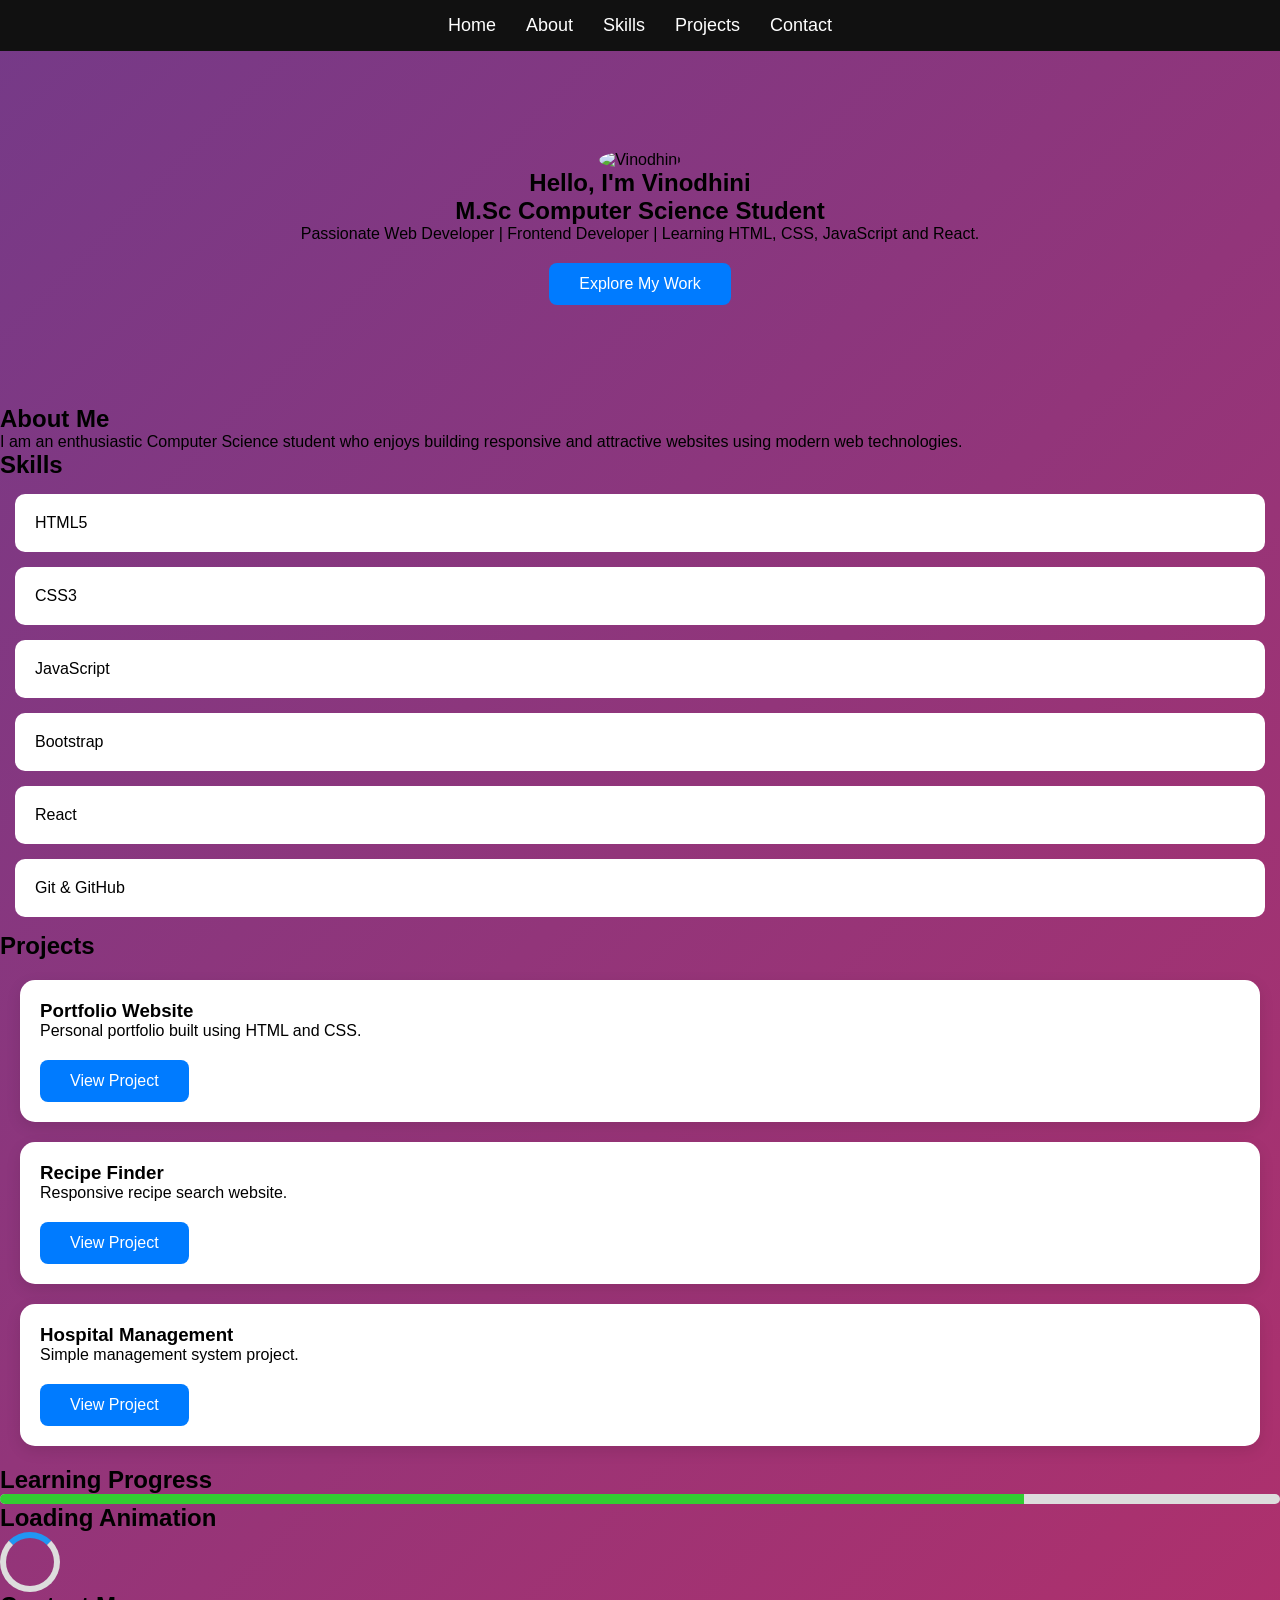
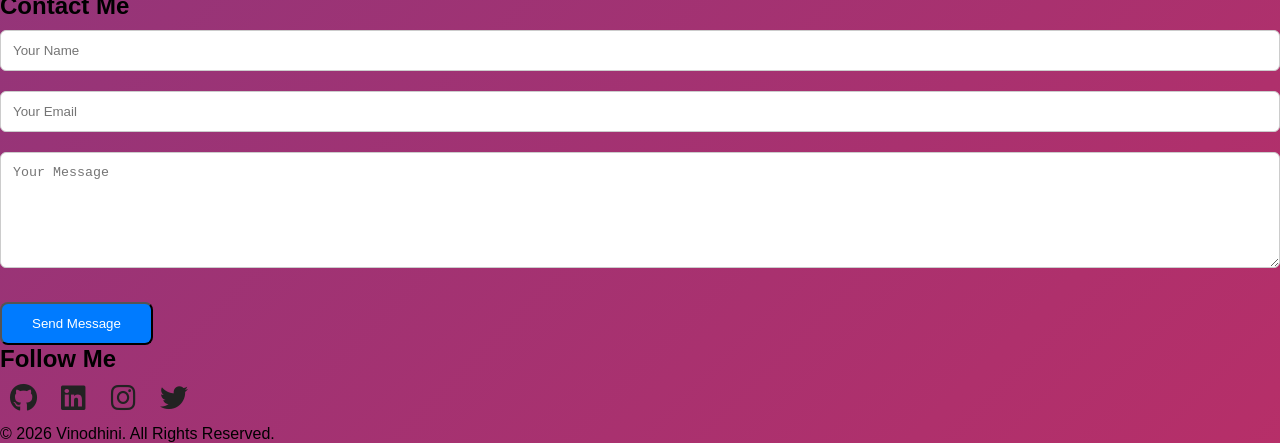
==== commit 60dbd63c: "Day 11: Added animations, transitions, hover effects, and smooth scrolling" ====
--- a/index.html
+++ b/index.html
@@ -1,436 +1,231 @@
 <!DOCTYPE html>
 <html lang="en">
-
 <head>
-
-<meta charset="UTF-8">
-
-<meta name="viewport" content="width=device-width, initial-scale=1.0">
-
-<title>Vinodhini | Portfolio</title>
-
-<link rel="stylesheet" href="style.css">
-
-<link rel="stylesheet"
-href="https://cdnjs.cloudflare.com/ajax/libs/font-awesome/6.5.2/css/all.min.css">
-
+    <meta charset="UTF-8">
+    <meta name="viewport" content="width=device-width, initial-scale=1.0">
+    <title>My Portfolio | Day 11</title>
+
+    <!-- CSS -->
+    <link rel="stylesheet" href="style.css">
+
+    <!-- Google Font -->
+    <link href="https://fonts.googleapis.com/css2?family=Poppins:wght@300;400;500;600;700&display=swap" rel="stylesheet">
+
+    <!-- Font Awesome -->
+    <link rel="stylesheet"
+    href="https://cdnjs.cloudflare.com/ajax/libs/font-awesome/6.5.2/css/all.min.css">
 </head>
-
 <body>
 
-<!-- Header -->
-
-<header>
-
-<div class="logo">
-Vinodhini
-</div>
+<!-- ================= NAVBAR ================= -->
 
 <nav>
-
-<a href="#home">Home</a>
-
-<a href="#about">About</a>
-
-<a href="#skills">Skills</a>
-
-<a href="#education">Education</a>
-
-<a href="#projects">Projects</a>
-
-<a href="#experience">Experience</a>
-
-<a href="#contact">Contact</a>
-
+    <ul>
+        <li><a href="#home">Home</a></li>
+        <li><a href="#about">About</a></li>
+        <li><a href="#skills">Skills</a></li>
+        <li><a href="#projects">Projects</a></li>
+        <li><a href="#contact">Contact</a></li>
+    </ul>
 </nav>
 
-</header>
-
-<!-- Hero Section -->
-
-<section id="home" class="hero">
-
-<div class="hero-text">
-
-<h3>Hello, I'm</h3>
-
-<h1>Vinodhini <span>B</span></h1>
-
-<h2>M.Sc Computer Science Student</h2>
-
-<p>
-
-Passionate about Web Development, Front-End Design,
-HTML, CSS, JavaScript and creating responsive websites.
-
-</p>
-
-<div class="hero-buttons">
-
-<a href="#about" class="btn">
-Explore
-</a>
-
-<a href="resume.pdf" download class="btn">
-Download Resume
-</a>
-
-<a href="#contact" class="btn">
+<!-- ================= HERO ================= -->
+
+<section class="hero" id="home">
+ <img src="https://randomuser.me/api/portraits/women/79.jpg"
+     class="profile-image"
+     alt="Vinodhini">
+
+    <h1>Hello, I'm <span>Vinodhini</span></h1>
+
+    <h2>M.Sc Computer Science Student</h2>
+
+    <p>
+        Passionate Web Developer | Frontend Developer |
+        Learning HTML, CSS, JavaScript and React.
+    </p>
+
+    <a href="#projects" class="btn">
+        Explore My Work
+    </a>
+
+</section>
+
+<!-- ================= ABOUT ================= -->
+
+<section id="about">
+
+    <h2>About Me</h2>
+
+    <p>
+        I am an enthusiastic Computer Science student
+        who enjoys building responsive and attractive
+        websites using modern web technologies.
+    </p>
+
+</section>
+
+<!-- ================= SKILLS ================= -->
+
+<section id="skills">
+
+<h2>Skills</h2>
+
+<div class="skill-box">
+    HTML5
+</div>
+
+<div class="skill-box">
+    CSS3
+</div>
+
+<div class="skill-box">
+    JavaScript
+</div>
+
+<div class="skill-box">
+    Bootstrap
+</div>
+
+<div class="skill-box">
+    React
+</div>
+
+<div class="skill-box">
+    Git & GitHub
+</div>
+
+</section>
+
+<!-- ================= PROJECTS ================= -->
+
+<section id="projects">
+
+<h2>Projects</h2>
+
+<div class="project-card">
+
+<h3>Portfolio Website</h3>
+
+<p>
+Personal portfolio built using HTML and CSS.
+</p>
+
+<a href="#" class="btn">View Project</a>
+
+</div>
+
+<div class="project-card">
+
+<h3>Recipe Finder</h3>
+
+<p>
+Responsive recipe search website.
+</p>
+
+<a href="#" class="btn">View Project</a>
+
+</div>
+
+<div class="project-card">
+
+<h3>Hospital Management</h3>
+
+<p>
+Simple management system project.
+</p>
+
+<a href="#" class="btn">View Project</a>
+
+</div>
+
+</section>
+
+<!-- ================= PROGRESS ================= -->
+
+<section>
+
+<h2>Learning Progress</h2>
+
+<div class="progress">
+
+<div class="bar"></div>
+
+</div>
+
+</section>
+
+<!-- ================= LOADER ================= -->
+
+<section>
+
+<h2>Loading Animation</h2>
+
+<div class="loader"></div>
+
+</section>
+
+<!-- ================= CONTACT ================= -->
+
+<section id="contact">
+
+<h2>Contact Me</h2>
+
+<form>
+
+<input
+type="text"
+placeholder="Your Name"
+required>
+
+<input
+type="email"
+placeholder="Your Email"
+required>
+
+<textarea
+rows="6"
+placeholder="Your Message"></textarea>
+
+<button class="btn">
 Send Message
-</a>
-
-</div>
-
-</div>
-
-<div class="hero-image">
-    <img src="https://img.magnific.com/premium-photo/headshot-photo-beautiful-girl_63106-2332.jpg" alt="Profile">
-</div>
-
-</section>
-
-<!-- About -->
-
-<section id="about">
-
-<h2 class="title">About Me</h2>
-
-<div class="about-box">
-
-<p>
-
-Hello! I'm <b>Vinodhini</b>, currently pursuing
-M.Sc Computer Science at Bishop Heber College.
-I enjoy building responsive websites and learning
-modern web development technologies.
-My goal is to become a Full Stack Web Developer.
-
-</p>
-
-</div>
-
-</section>
-
-<!-- Skills -->
-
-<section id="skills">
-
-<h2 class="title">My Skills</h2>
-
-<div class="skills-container">
-
-<div class="skill-card">
-
-<i class="fa-brands fa-html5"></i>
-
-<h3>HTML5</h3>
-
-<p>Semantic Web Development</p>
-
-</div>
-
-<div class="skill-card">
-
-<i class="fa-brands fa-css3-alt"></i>
-
-<h3>CSS3</h3>
-
-<p>Responsive Web Design</p>
-
-</div>
-
-<div class="skill-card">
-
-<i class="fa-brands fa-js"></i>
-
-<h3>JavaScript</h3>
-
-<p>DOM Manipulation</p>
-
-</div>
-
-<div class="skill-card">
-
-<i class="fa-brands fa-github"></i>
-
-<h3>GitHub</h3>
-
-<p>Version Control</p>
-
-</div>
-
-<div class="skill-card">
-
-<i class="fa-solid fa-code"></i>
-
-<h3>C Programming</h3>
-
-<p>Programming Basics</p>
-
-</div>
-
-<div class="skill-card">
-
-<i class="fa-brands fa-python"></i>
-
-<h3>Python</h3>
-
-<p>Problem Solving</p>
-
-</div>
-
-</div>
-
-</section>
-<!-- =========================
-     EDUCATION
-========================= -->
-
-<section id="education">
-
-<h2 class="title">Education</h2>
-
-<div class="education-container">
-
-<div class="education-card">
-
-<h3>M.Sc Computer Science</h3>
-
-<h4>Bishop Heber College, Tiruchirappalli</h4>
-
-<p>2025 - Present</p>
-
-</div>
-
-<div class="education-card">
-
-<h3>B.Sc Computer Science</h3>
-
-<h4>Bishop Heber College, Tiruchirappalli</h4>
-
-<p>Completed Successfully</p>
-
-</div>
-
-</div>
-
-</section>
-
-<!-- =========================
-     PROJECTS
-========================= -->
-
-<section id="projects">
-
-<h2 class="title">My Projects</h2>
-
-<div class="project-container">
-
-<div class="project-card">
-
-<h3>Portfolio Website</h3>
-
-<p>
-Designed and developed a responsive personal portfolio
-using HTML, CSS and JavaScript.
-</p>
-
-<a href="#" class="project-btn">View Project</a>
-
-</div>
-
-<div class="project-card">
-
-<h3>Recipe Finder</h3>
-
-<p>
-Created a responsive Recipe Finder application with
-modern UI and attractive design.
-</p>
-
-<a href="#" class="project-btn">View Project</a>
-
-</div>
-
-<div class="project-card">
-
-<h3>Student Management System</h3>
-
-<p>
-Developed a student management application for managing
-student records efficiently.
-</p>
-
-<a href="#" class="project-btn">View Project</a>
-
-</div>
-
-</div>
-
-</section>
-
-<!-- =========================
-     EXPERIENCE
-========================= -->
-
-<section id="experience">
-
-<h2 class="title">Experience</h2>
-
-<div class="experience-container">
-
-<div class="experience-card">
-
-<h3>Web Development Intern</h3>
-
-<h4>Codomax Internship</h4>
-
-<p>
-
-Learning HTML, CSS, JavaScript, Responsive Design,
-GitHub, and Front-End Development by building
-real-world portfolio projects.
-
-</p>
-
-</div>
-
-<div class="experience-card">
-
-<h3>Academic Projects</h3>
-
-<h4>Bishop Heber College</h4>
-
-<p>
-
-Completed various academic mini projects including
-web applications, programming tasks and responsive
-website development.
-
-</p>
-
-</div>
-
-</div>
-
-</section>
-<!-- =========================
-     CONTACT
-========================= -->
-
-<section id="contact">
-
-    <h2 class="title">Contact Me</h2>
-
-    <div class="contact-container">
-
-        <div class="contact-info">
-
-    <h3>Let's Connect</h3>
-
-    <p>
-        <i class="fas fa-envelope"></i>
-        <a href="mailto:vinodhinivinodhini2603@gmail.com">
-            vinodhinivinodhini2603@gmail.com
-        </a>
-    </p>
-
-    <p>
-        <i class="fas fa-phone"></i>
-        <a href="tel:+918270614565">
-            +91 82706 14565
-        </a>
-    </p>
-
-    <p>
-        <i class="fas fa-location-dot"></i>
-        Tiruchirappalli, Tamil Nadu, India
-    </p>
-
-    <div class="social-icons">
-
-        <a href="https://github.com/vino2603" target="_blank" title="GitHub">
-            <i class="fab fa-github"></i>
-        </a>
-
-        <a href="https://www.linkedin.com/in/vinodhini-b-44aa74281" target="_blank" title="LinkedIn">
-            <i class="fab fa-linkedin"></i>
-        </a>
-
-        <a href="https://www.instagram.com/vino2620" target="_blank" title="Instagram">
-            <i class="fab fa-instagram"></i>
-        </a>
-
-    </div>
-
-</div>
-        <!-- Contact Form -->
-
-        <form id="contactForm">
-
-            <input
-                type="text"
-                id="name"
-                placeholder="Your Name"
-                required
-            >
-
-            <input
-                type="email"
-                id="email"
-                placeholder="Your Email"
-                required
-            >
-
-            <input
-                type="text"
-                id="subject"
-                placeholder="Subject"
-                required
-            >
-
-            <textarea
-                id="message"
-                rows="6"
-                placeholder="Write your message..."
-                required
-            ></textarea>
-
-            <button type="submit" class="btn">
-                Send Message
-            </button>
-
-        </form>
-
-    </div>
-
-</section>
-
-</section>
-<!-- =========================
-     FOOTER
-========================= -->
+</button>
+
+</form>
+
+</section>
+
+<!-- ================= SOCIAL ================= -->
 
 <footer>
 
-<p>
-© 2026 Vinodhini B | All Rights Reserved.
+<h2>Follow Me</h2>
+
+<div class="social">
+
+<a href="#">
+<i class="fab fa-github"></i>
+</a>
+
+<a href="#">
+<i class="fab fa-linkedin"></i>
+</a>
+
+<a href="#">
+<i class="fab fa-instagram"></i>
+</a>
+
+<a href="#">
+<i class="fab fa-twitter"></i>
+</a>
+
+</div>
+
+<p>
+© 2026 Vinodhini. All Rights Reserved.
 </p>
 
 </footer>
 
-<!-- Scroll To Top Button -->
-
-<button id="topBtn" onclick="topFunction()">
-
-⬆
-
-</button>
-
-<!-- JavaScript -->
-
-<script src="script.js"></script>
-
 </body>
-
 </html>
--- a/style.css
+++ b/style.css
@@ -1,989 +1,276 @@
-/*==============================
- GOOGLE FONT
-==============================*/
-@import url('https://fonts.googleapis.com/css2?family=Poppins:wght@300;400;500;600;700&display=swap');
-
+/* ======================================
+   DAY 11 - CSS ANIMATIONS & EFFECTS
+====================================== */
+
+/* Smooth Scrolling */
+html{
+    scroll-behavior: smooth;
+}
+
+/* Global Transition */
 *{
     margin:0;
     padding:0;
     box-sizing:border-box;
-    font-family:'Poppins',sans-serif;
-}
-
-html{
-    scroll-behavior:smooth;
-}
-
+    transition:all 0.3s ease;
+}
+
+/* Animated Background */
 body{
-    background:linear-gradient(135deg,#4facfe,#00f2fe,#667eea,#764ba2);
+    font-family:Arial, sans-serif;
+    background:linear-gradient(-45deg,#2193b0,#6dd5ed,#cc2b5e,#753a88);
     background-size:400% 400%;
-    animation:gradient 12s ease infinite;
-    color:#ffffff;
-}
-
-/* Animated Background */
-
-@keyframes gradient{
-
-0%{
-background-position:0% 50%;
-}
-
-50%{
-background-position:100% 50%;
-}
-
-100%{
-background-position:0% 50%;
-}
-
-}
-
-/*==============================
- HEADER
-==============================*/
-
-header{
-
-position:fixed;
-
-top:0;
-
-left:0;
-
-width:100%;
-
-padding:18px 8%;
-
-display:flex;
-
-justify-content:space-between;
-
-align-items:center;
-
-background:rgba(255,255,255,.15);
-
-backdrop-filter:blur(12px);
-
-z-index:999;
-
-box-shadow:0 10px 20px rgba(0,0,0,.2);
-
-}
-
-.logo{
-
-font-size:32px;
-
-font-weight:bold;
-
-color:#fff;
-
-letter-spacing:2px;
-
-}
-
+    animation:gradientBG 12s ease infinite;
+}
+
+/* Gradient Animation */
+@keyframes gradientBG{
+    0%{
+        background-position:0% 50%;
+    }
+    50%{
+        background-position:100% 50%;
+    }
+    100%{
+        background-position:0% 50%;
+    }
+}
+
+/* Navigation */
 nav{
-
-display:flex;
-
-gap:30px;
-
-}
-
-nav a{
-
-text-decoration:none;
-
-color:white;
-
-font-size:18px;
-
-font-weight:500;
-
-transition:.3s;
-
-}
-
-nav a:hover{
-
-color:#ffe600;
-
-}
-
-/*==============================
- HERO
-==============================*/
-
-.hero{
-
-min-height:100vh;
-
-display:flex;
-
-justify-content:space-between;
-
-align-items:center;
-
-padding:120px 8% 60px;
-
-gap:50px;
-
-flex-wrap:wrap;
-
-}
-
-.hero-text{
-
-flex:1;
-
-}
-
-.hero-text h3{
-
-font-size:25px;
-
-margin-bottom:10px;
-
-}
-
-.hero-text h1{
-
-font-size:65px;
-
-margin-bottom:15px;
-
-}
-
-.hero-text span{
-
-color:#ffe600;
-
-}
-
-.hero-text h2{
-
-font-size:30px;
-
-margin-bottom:20px;
-
-}
-
-.hero-text p{
-
-font-size:18px;
-
-line-height:1.8;
-
-margin-bottom:30px;
-
-}
-
-.hero-buttons{
-
-display:flex;
-
-gap:20px;
-
-flex-wrap:wrap;
-
-}
-
-.btn{
-
-padding:15px 35px;
-
-background:linear-gradient(45deg,#ff512f,#dd2476);
-
-border-radius:30px;
-
-text-decoration:none;
-
-color:white;
-
-font-weight:bold;
-
-transition:.4s;
-
-box-shadow:0 10px 20px rgba(0,0,0,.3);
-
-}
-
-.btn:hover{
-
-transform:translateY(-5px);
-
-background:linear-gradient(45deg,#00dbde,#fc00ff);
-
-}
-.hero-image{
-    flex:1;
-    display:flex;
-    justify-content:center;
-    align-items:center;
-}
-
-.hero-image img{
-    width:380px;
-    height:380px;
-    object-fit:cover;
-    border-radius:50%;
-    border:10px solid #ffffff;
-    padding:8px;
-    background:linear-gradient(45deg,#ff6ec4,#7873f5,#42e695,#ffb347);
-    box-shadow:
-        0 0 20px rgba(255,255,255,.5),
-        0 0 40px #7873f5,
-        0 0 60px #42e695;
-    transition:0.5s ease;
-}
-
-.hero-image img:hover{
-    transform:scale(1.08) rotate(5deg);
-    box-shadow:
-        0 0 30px #ff6ec4,
-        0 0 60px #42e695,
-        0 0 80px #7873f5;
-}
-/*==============================
- GOOGLE FONT
-==============================*/
-@import url('https://fonts.googleapis.com/css2?family=Poppins:wght@300;400;500;600;700&display=swap');
-
-*{
-    margin:0;
-    padding:0;
-    box-sizing:border-box;
-    font-family:'Poppins',sans-serif;
-}
-
-html{
-    scroll-behavior:smooth;
-}
-
-body{
-    background:linear-gradient(135deg,#4facfe,#00f2fe,#667eea,#764ba2);
-    background-size:400% 400%;
-    animation:gradient 12s ease infinite;
-    color:#ffffff;
-}
-
-/* Animated Background */
-
-@keyframes gradient{
-
-0%{
-background-position:0% 50%;
-}
-
-50%{
-background-position:100% 50%;
-}
-
-100%{
-background-position:0% 50%;
-}
-
-}
-
-/*==============================
- HEADER
-==============================*/
-
-header{
-
-position:fixed;
-
-top:0;
-
-left:0;
-
-width:100%;
-
-padding:18px 8%;
-
-display:flex;
-
-justify-content:space-between;
-
-align-items:center;
-
-background:rgba(255,255,255,.15);
-
-backdrop-filter:blur(12px);
-
-z-index:999;
-
-box-shadow:0 10px 20px rgba(0,0,0,.2);
-
-}
-
-.logo{
-
-font-size:32px;
-
-font-weight:bold;
-
-color:#fff;
-
-letter-spacing:2px;
-
-}
-
-nav{
-
-display:flex;
-
-gap:30px;
-
-}
-
-nav a{
-
-text-decoration:none;
-
-color:white;
-
-font-size:18px;
-
-font-weight:500;
-
-transition:.3s;
-
-}
-
-nav a:hover{
-
-color:#ffe600;
-
-}
-
-/*==============================
- HERO
-==============================*/
-
-.hero{
-
-min-height:100vh;
-
-display:flex;
-
-justify-content:space-between;
-
-align-items:center;
-
-padding:120px 8% 60px;
-
-gap:50px;
-
-flex-wrap:wrap;
-
-}
-
-.hero-text{
-
-flex:1;
-
-}
-
-.hero-text h3{
-
-font-size:25px;
-
-margin-bottom:10px;
-
-}
-
-.hero-text h1{
-
-font-size:65px;
-
-margin-bottom:15px;
-
-}
-
-.hero-text span{
-
-color:#ffe600;
-
-}
-
-.hero-text h2{
-
-font-size:30px;
-
-margin-bottom:20px;
-
-}
-
-.hero-text p{
-
-font-size:18px;
-
-line-height:1.8;
-
-margin-bottom:30px;
-
-}
-
-.hero-buttons{
-
-display:flex;
-
-gap:20px;
-
-flex-wrap:wrap;
-
-}
-
-.btn{
-
-padding:15px 35px;
-
-background:linear-gradient(45deg,#ff512f,#dd2476);
-
-border-radius:30px;
-
-text-decoration:none;
-
-color:white;
-
-font-weight:bold;
-
-transition:.4s;
-
-box-shadow:0 10px 20px rgba(0,0,0,.3);
-
-}
-
-.btn:hover{
-
-transform:translateY(-5px);
-
-background:linear-gradient(45deg,#00dbde,#fc00ff);
-
-}
-
-.hero-image{
-    flex:1;
-    display:flex;
-    justify-content:center;
-    align-items:center;
-}
- 
-
-.hero-image img{
-    width:380px;
-    height:380px;
-    object-fit:cover;
-    border-radius:50%;
-    border:10px solid #ffffff;
-    padding:8px;
-    background:linear-gradient(45deg,#ff6ec4,#7873f5,#42e695,#ffb347);
-    box-shadow:
-        0 0 20px rgba(255,255,255,.5),
-        0 0 40px #7873f5,
-        0 0 60px #42e695;
-    transition:0.5s ease;
-}
-
-.hero-image img:hover{
-    transform:scale(1.08) rotate(5deg);
-    box-shadow:
-        0 0 30px #ff6ec4,
-        0 0 60px #42e695,
-        0 0 80px #7873f5;
-}
-
-/*==============================
- COMMON SECTION
-==============================*/
-
-section{
-
-padding:90px 8%;
-
-}
-
-.title{
-
-text-align:center;
-
-font-size:42px;
-
-margin-bottom:50px;
-
-color:#fff;
-
-text-shadow:2px 2px 10px rgba(0,0,0,.4);
-
-}
-/*==============================
- ABOUT
-==============================*/
-
-.about-box{
-    max-width:1000px;
-    margin:auto;
-    background:rgba(255,255,255,.18);
-    backdrop-filter:blur(15px);
-    border-radius:25px;
-    padding:40px;
-    text-align:center;
-    line-height:1.8;
-    box-shadow:0 10px 30px rgba(0,0,0,.3);
-    transition:.4s;
-}
-
-.about-box:hover{
-    transform:translateY(-10px);
-}
-
-/*==============================
- SKILLS
-==============================*/
-
-.skills-container{
-    display:grid;
-    grid-template-columns:repeat(auto-fit,minmax(250px,1fr));
-    gap:30px;
-}
-
-.skill-card{
-    background:rgba(255,255,255,.18);
-    backdrop-filter:blur(12px);
-    border-radius:20px;
-    padding:35px;
-    text-align:center;
-    transition:.4s;
-    box-shadow:0 15px 30px rgba(0,0,0,.25);
-}
-
-.skill-card:hover{
-    transform:translateY(-12px) scale(1.05);
-    background:linear-gradient(135deg,#ff512f,#dd2476);
-}
-
-.skill-card i{
-    font-size:50px;
-    margin-bottom:20px;
-    color:#ffe600;
-}
-
-.skill-card h3{
-    margin-bottom:15px;
-    font-size:24px;
-}
-
-.skill-card p{
-    line-height:1.7;
-}
-
-/*==============================
- EDUCATION
-==============================*/
-
-.education-container{
+    position:sticky;
+    top:0;
+    background:#111;
+    padding:15px;
+    z-index:100;
+}
+
+nav ul{
     display:flex;
     justify-content:center;
     gap:30px;
-    flex-wrap:wrap;
-}
-
-.education-card{
-    width:350px;
+    list-style:none;
+}
+
+nav ul li a{
+    color:white;
+    text-decoration:none;
+    font-size:18px;
+    position:relative;
+}
+
+/* Navbar Underline Animation */
+nav ul li a::after{
+    content:"";
+    position:absolute;
+    left:0;
+    bottom:-5px;
+    width:0;
+    height:2px;
+    background:#00ffff;
+    transition:0.4s;
+}
+
+nav ul li a:hover{
+    color:#00ffff;
+}
+
+nav ul li a:hover::after{
+    width:100%;
+}
+
+/* Hero Section */
+.hero{
+    text-align:center;
+    padding:100px 20px;
+    animation:fadeIn 2s ease;
+}
+
+@keyframes fadeIn{
+    from{
+        opacity:0;
+        transform:translateY(30px);
+    }
+    to{
+        opacity:1;
+        transform:translateY(0);
+    }
+}
+
+/* Floating Profile Image */
+.profile-image{
+    width:220px;
+    border-radius:50%;
+    animation:floating 3s ease-in-out infinite;
+}
+
+@keyframes floating{
+    0%{
+        transform:translateY(0);
+    }
+    50%{
+        transform:translateY(-15px);
+    }
+    100%{
+        transform:translateY(0);
+    }
+}
+
+/* Buttons */
+.btn{
+    display:inline-block;
+    padding:12px 30px;
+    background:#007bff;
+    color:white;
+    border-radius:8px;
+    text-decoration:none;
+    margin-top:20px;
+}
+
+.btn:hover{
+    background:#ff5722;
+    transform:scale(1.08);
+    box-shadow:0 10px 20px rgba(0,0,0,.3);
+}
+
+/* Section Animation */
+section{
+    animation:slideUp 1s ease;
+}
+
+@keyframes slideUp{
+    from{
+        opacity:0;
+        transform:translateY(50px);
+    }
+    to{
+        opacity:1;
+        transform:translateY(0);
+    }
+}
+
+/* Project Cards */
+.project-card{
     background:white;
-    color:#333;
-    padding:30px;
+    padding:20px;
+    margin:20px;
+    border-radius:15px;
+    box-shadow:0 5px 15px rgba(0,0,0,.1);
+}
+
+.project-card:hover{
+    transform:translateY(-10px);
+    box-shadow:0 15px 30px rgba(0,0,0,.3);
+}
+
+/* Skill Cards */
+.skill-box{
+    background:#fff;
+    padding:20px;
+    margin:15px;
+    border-radius:10px;
+}
+
+.skill-box:hover{
+    background:#2196f3;
+    color:white;
+    transform:scale(1.05);
+}
+
+/* Images */
+img{
+    max-width:100%;
+}
+
+img:hover{
+    transform:scale(1.05);
+}
+
+/* Social Icons */
+.social a{
+    display:inline-block;
+    color:#222;
+    font-size:28px;
+    margin:10px;
+}
+
+.social a:hover{
+    color:#00bfff;
+    transform:translateY(-8px) rotate(8deg);
+}
+
+/* Contact Form */
+input,
+textarea{
+    width:100%;
+    padding:12px;
+    margin:10px 0;
+    border:1px solid #ccc;
+    border-radius:6px;
+}
+
+input:focus,
+textarea:focus{
+    border-color:#2196f3;
+    box-shadow:0 0 12px rgba(33,150,243,.4);
+    outline:none;
+}
+
+/* Progress Bar */
+.progress{
+    width:100%;
+    height:10px;
+    background:#ddd;
     border-radius:20px;
-    text-align:center;
-    transition:.4s;
-    box-shadow:0 10px 25px rgba(0,0,0,.2);
-}
-
-.education-card:hover{
-    transform:translateY(-10px);
-    background:#6c5ce7;
-    color:white;
-}
-
-.education-card h3{
-    margin-bottom:10px;
-}
-
-/*==============================
- PROJECTS
-==============================*/
-
-.project-container{
-    display:grid;
-    grid-template-columns:repeat(auto-fit,minmax(300px,1fr));
-    gap:30px;
+    overflow:hidden;
+}
+
+.bar{
+    width:80%;
+    height:100%;
+    background:limegreen;
+    animation:loading 3s;
+}
+
+@keyframes loading{
+    from{
+        width:0;
+    }
+    to{
+        width:80%;
+    }
+}
+
+/* Loader */
+.loader{
+    width:60px;
+    height:60px;
+    border:6px solid #ddd;
+    border-top:6px solid #2196f3;
+    border-radius:50%;
+    animation:spin 1s linear infinite;
+}
+
+@keyframes spin{
+    100%{
+        transform:rotate(360deg);
+    }
+}
+
+/* Responsive */
+@media(max-width:768px){
+
+nav ul{
+    flex-direction:column;
+    align-items:center;
+}
+
+.hero{
+    padding:60px 20px;
 }
 
 .project-card{
-    background:rgba(255,255,255,.18);
-    backdrop-filter:blur(15px);
-    border-radius:20px;
-    padding:30px;
-    text-align:center;
-    transition:.4s;
-    box-shadow:0 15px 30px rgba(0,0,0,.25);
-}
-
-.project-card:hover{
-    transform:translateY(-12px);
-}
-
-.project-card h3{
-    font-size:26px;
-    margin-bottom:20px;
-}
-
-.project-card p{
-    line-height:1.7;
-    margin-bottom:25px;
-}
-
-.project-btn{
-    display:inline-block;
-    padding:12px 28px;
-    border-radius:30px;
-    text-decoration:none;
-    background:linear-gradient(45deg,#00dbde,#fc00ff);
-    color:white;
-    font-weight:bold;
-    transition:.4s;
-}
-
-.project-btn:hover{
-    transform:scale(1.08);
-}
-
-/*==============================
- EXPERIENCE
-==============================*/
-
-.experience-container{
-    display:flex;
-    justify-content:center;
-    gap:30px;
-    flex-wrap:wrap;
-}
-
-.experience-card{
-    width:420px;
-    background:rgba(255,255,255,.18);
-    backdrop-filter:blur(15px);
-    border-radius:20px;
-    padding:35px;
-    transition:.4s;
-    box-shadow:0 15px 30px rgba(0,0,0,.25);
-}
-
-.experience-card:hover{
-    transform:translateY(-10px);
-}
-
-.experience-card h3{
-    color:#ffe600;
-    margin-bottom:10px;
-}
-
-.experience-card h4{
-    margin-bottom:15px;
-    color:#ffffff;
-}
-
-.experience-card p{
-    line-height:1.8;
-}
-/*==============================
- COMMON SECTION
-==============================*/
-
-section{
-
-padding:90px 8%;
-
-}
-
-.title{
-
-text-align:center;
-
-font-size:42px;
-
-margin-bottom:50px;
-
-color:#fff;
-
-text-shadow:2px 2px 10px rgba(0,0,0,.4);
-
-}
-/*==============================
- ABOUT
-==============================*/
-
-.about-box{
-    max-width:1000px;
-    margin:auto;
-    background:rgba(255,255,255,.18);
-    backdrop-filter:blur(15px);
-    border-radius:25px;
-    padding:40px;
-    text-align:center;
-    line-height:1.8;
-    box-shadow:0 10px 30px rgba(0,0,0,.3);
-    transition:.4s;
-}
-
-.about-box:hover{
-    transform:translateY(-10px);
-}
-
-/*==============================
- SKILLS
-==============================*/
-
-.skills-container{
-    display:grid;
-    grid-template-columns:repeat(auto-fit,minmax(250px,1fr));
-    gap:30px;
-}
-
-.skill-card{
-    background:rgba(255,255,255,.18);
-    backdrop-filter:blur(12px);
-    border-radius:20px;
-    padding:35px;
-    text-align:center;
-    transition:.4s;
-    box-shadow:0 15px 30px rgba(0,0,0,.25);
-}
-
-.skill-card:hover{
-    transform:translateY(-12px) scale(1.05);
-    background:linear-gradient(135deg,#ff512f,#dd2476);
-}
-
-.skill-card i{
-    font-size:50px;
-    margin-bottom:20px;
-    color:#ffe600;
-}
-
-.skill-card h3{
-    margin-bottom:15px;
-    font-size:24px;
-}
-
-.skill-card p{
-    line-height:1.7;
-}
-
-/*==============================
- EDUCATION
-==============================*/
-
-.education-container{
-    display:flex;
-    justify-content:center;
-    gap:30px;
-    flex-wrap:wrap;
-}
-
-.education-card{
-    width:350px;
-    background:white;
-    color:#333;
-    padding:30px;
-    border-radius:20px;
-    text-align:center;
-    transition:.4s;
-    box-shadow:0 10px 25px rgba(0,0,0,.2);
-}
-
-.education-card:hover{
-    transform:translateY(-10px);
-    background:#6c5ce7;
-    color:white;
-}
-
-.education-card h3{
-    margin-bottom:10px;
-}
-
-/*==============================
- PROJECTS
-==============================*/
-
-.project-container{
-    display:grid;
-    grid-template-columns:repeat(auto-fit,minmax(300px,1fr));
-    gap:30px;
-}
-
-.project-card{
-    background:rgba(255,255,255,.18);
-    backdrop-filter:blur(15px);
-    border-radius:20px;
-    padding:30px;
-    text-align:center;
-    transition:.4s;
-    box-shadow:0 15px 30px rgba(0,0,0,.25);
-}
-
-.project-card:hover{
-    transform:translateY(-12px);
-}
-
-.project-card h3{
-    font-size:26px;
-    margin-bottom:20px;
-}
-
-.project-card p{
-    line-height:1.7;
-    margin-bottom:25px;
-}
-
-.project-btn{
-    display:inline-block;
-    padding:12px 28px;
-    border-radius:30px;
-    text-decoration:none;
-    background:linear-gradient(45deg,#00dbde,#fc00ff);
-    color:white;
-    font-weight:bold;
-    transition:.4s;
-}
-
-.project-btn:hover{
-    transform:scale(1.08);
-}
-
-/*==============================
- EXPERIENCE
-==============================*/
-
-.experience-container{
-    display:flex;
-    justify-content:center;
-    gap:30px;
-    flex-wrap:wrap;
-}
-
-.experience-card{
-    width:420px;
-    background:rgba(255,255,255,.18);
-    backdrop-filter:blur(15px);
-    border-radius:20px;
-    padding:35px;
-    transition:.4s;
-    box-shadow:0 15px 30px rgba(0,0,0,.25);
-}
-
-.experience-card:hover{
-    transform:translateY(-10px);
-}
-
-.experience-card h3{
-    color:#ffe600;
-    margin-bottom:10px;
-}
-
-.experience-card h4{
-    margin-bottom:15px;
-    color:#ffffff;
-}
-
-.experience-card p{
-    line-height:1.8;
-}
-/*=========================
-CONTACT
-=========================*/
-
-#contact{
-padding:100px 8%;
-}
-
-.contact-container{
-display:flex;
-justify-content:space-between;
-gap:50px;
-flex-wrap:wrap;
-}
-
-.contact-info{
-flex:1;
-background:rgba(255,255,255,.15);
-backdrop-filter:blur(15px);
-padding:35px;
-border-radius:20px;
-box-shadow:0 10px 25px rgba(0,0,0,.2);
-}
-
-.contact-info h3{
-margin-bottom:20px;
-font-size:30px;
-}
-
-.contact-info p{
-margin:15px 0;
-font-size:18px;
-}
-
-.contact-info i{
-color:#ffe600;
-margin-right:10px;
-}
-
-.social-links{
-margin-top:30px;
-}
-
-.social-links a{
-display:inline-flex;
-justify-content:center;
-align-items:center;
-width:55px;
-height:55px;
-border-radius:50%;
-background:white;
-color:#333;
-margin-right:15px;
-font-size:22px;
-text-decoration:none;
-transition:.4s;
-}
-
-.social-links a:hover{
-background:#ffe600;
-transform:translateY(-8px);
-}
-
-#contactForm{
-flex:1;
-display:flex;
-flex-direction:column;
-}
-
-#contactForm input,
-#contactForm textarea{
-padding:18px;
-margin-bottom:20px;
-border:none;
-border-radius:12px;
-outline:none;
-font-size:16px;
-}
-
-#contactForm textarea{
-resize:none;
-}
-
-#contactForm .btn{
-cursor:pointer;
+    margin:10px;
+}
+
 }
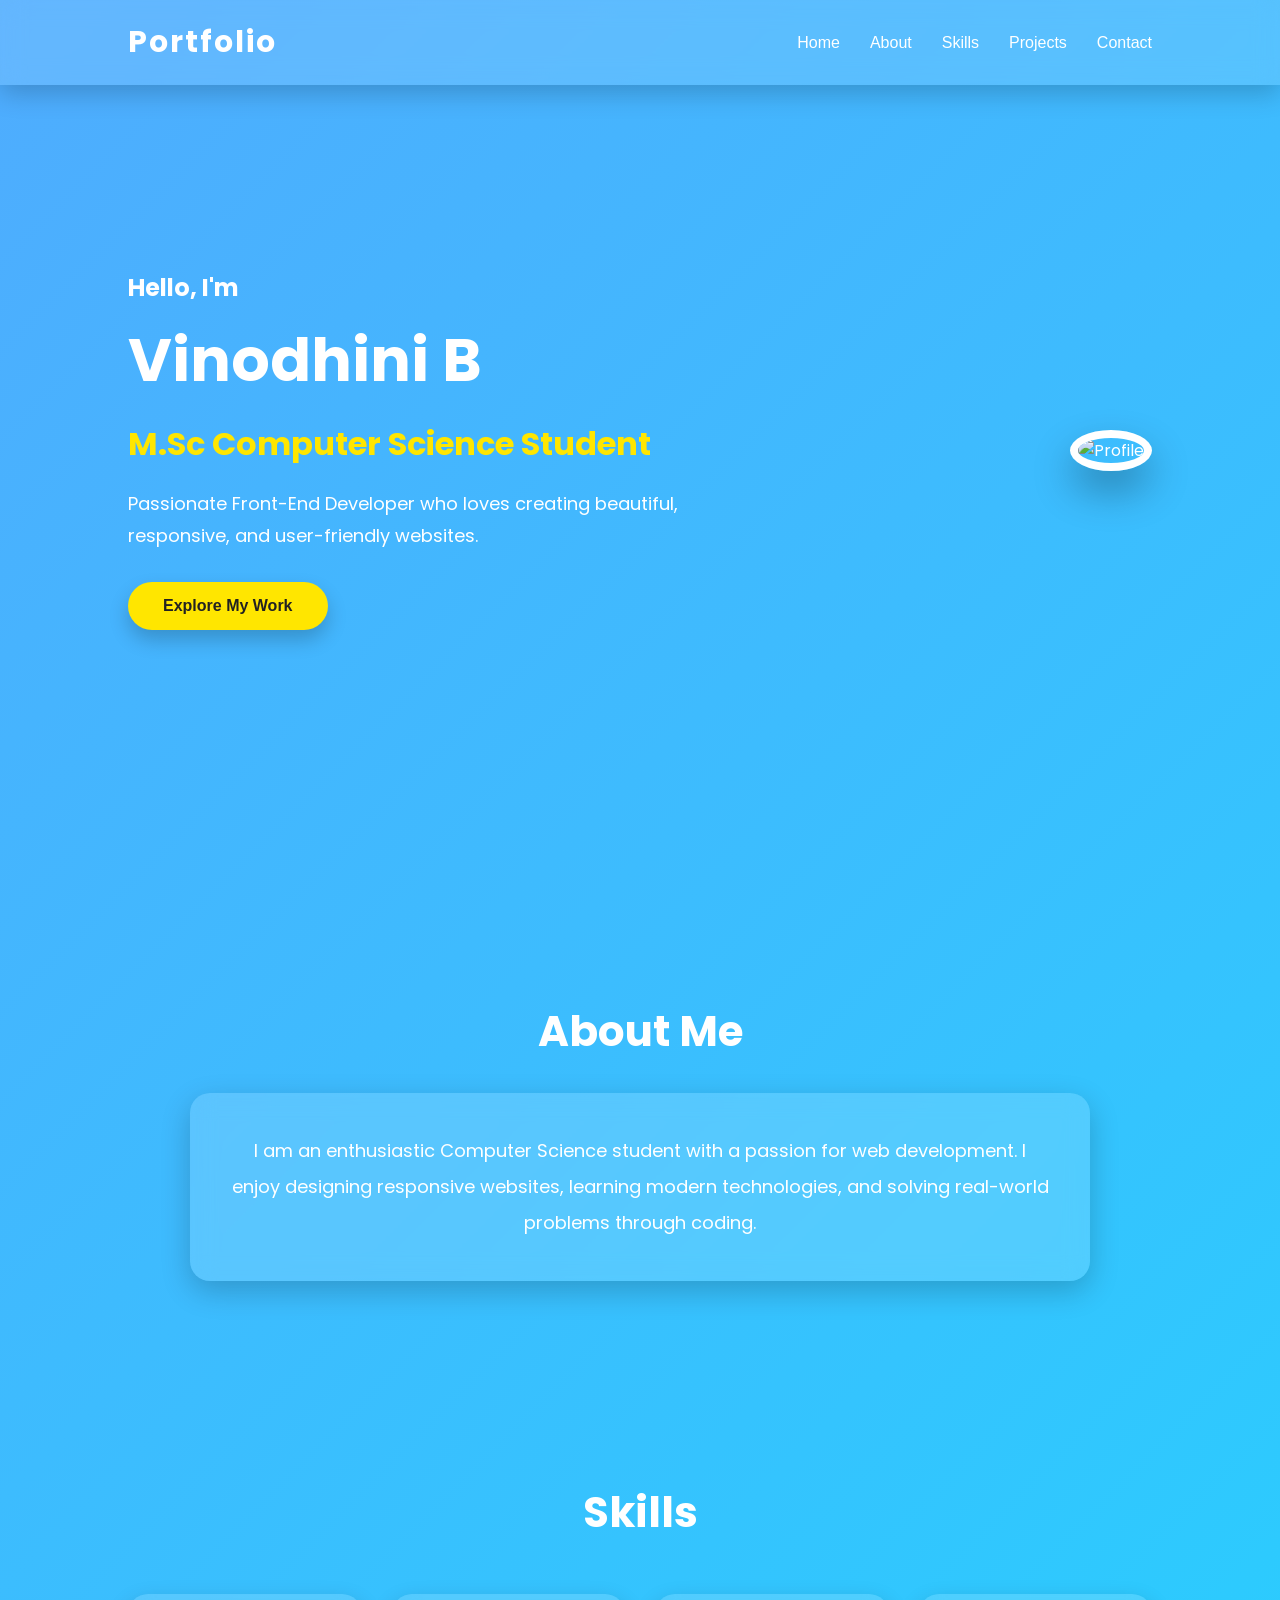
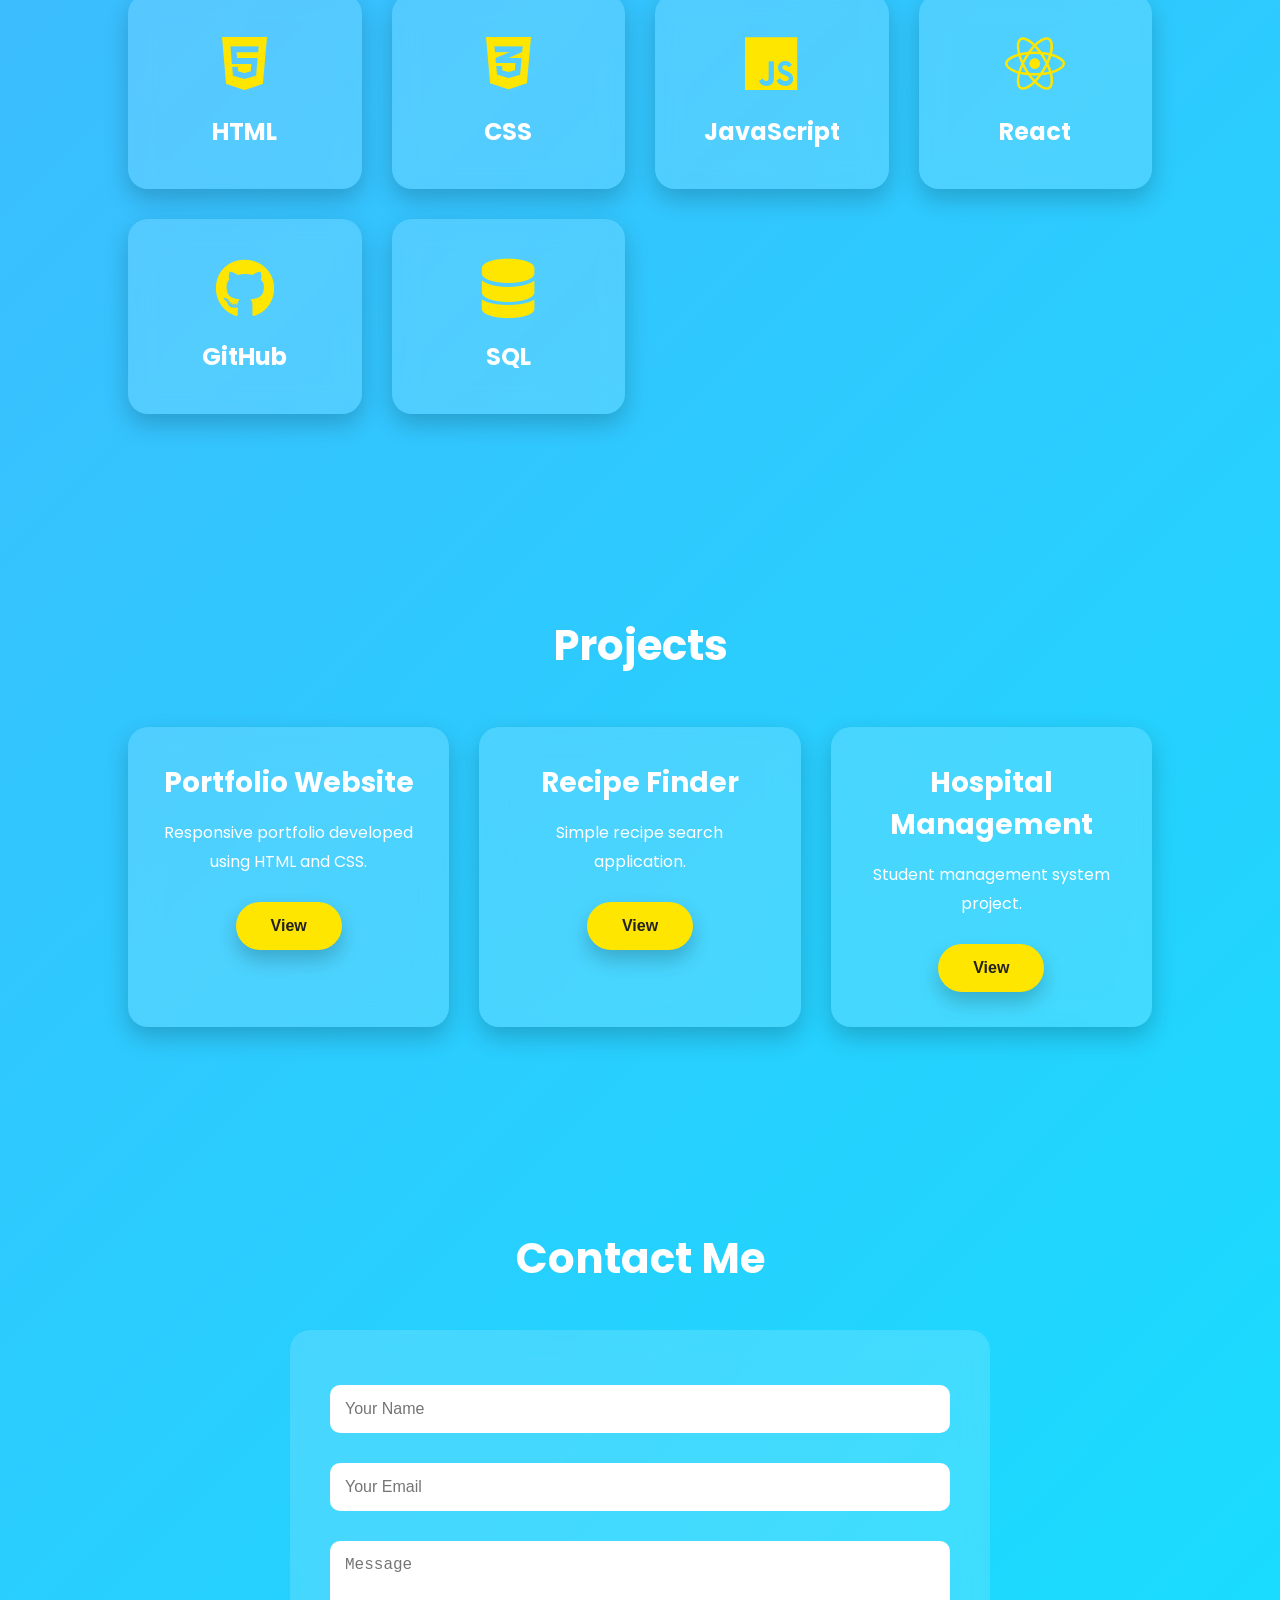
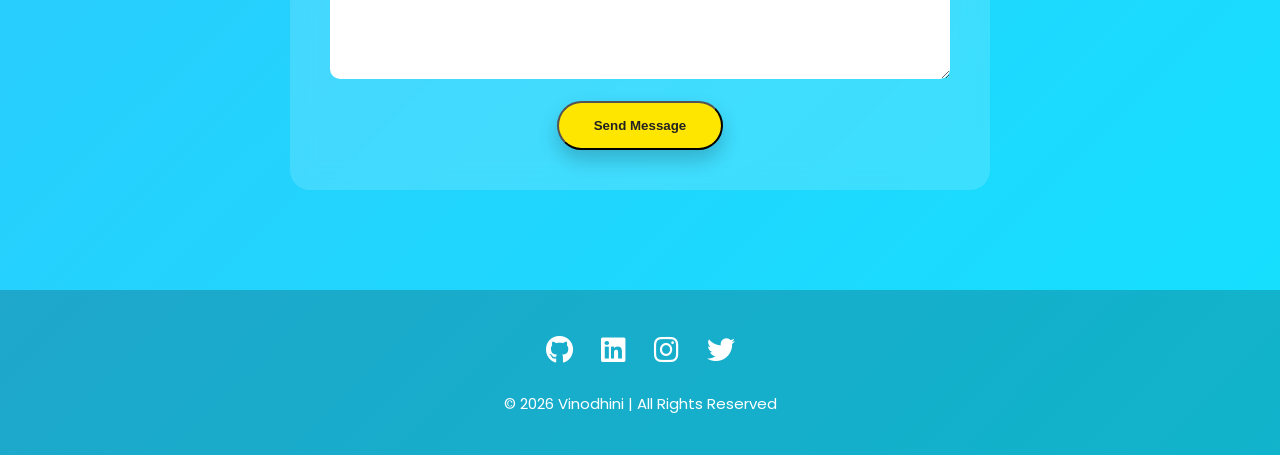
==== commit f9ccc671: "Day 13: Improved responsiveness, fixed bugs, optimized performance, and cleaned code" ====
--- a/index.html
+++ b/index.html
@@ -3,7 +3,7 @@
 <head>
     <meta charset="UTF-8">
     <meta name="viewport" content="width=device-width, initial-scale=1.0">
-    <title>My Portfolio | Day 11</title>
+    <title>Vinodhini | Portfolio</title>
 
     <!-- CSS -->
     <link rel="stylesheet" href="style.css">
@@ -15,11 +15,15 @@
     <link rel="stylesheet"
     href="https://cdnjs.cloudflare.com/ajax/libs/font-awesome/6.5.2/css/all.min.css">
 </head>
+
 <body>
 
 <!-- ================= NAVBAR ================= -->
 
+<header>
 <nav>
+    <div class="logo">Portfolio</div>
+
     <ul>
         <li><a href="#home">Home</a></li>
         <li><a href="#about">About</a></li>
@@ -28,90 +32,117 @@
         <li><a href="#contact">Contact</a></li>
     </ul>
 </nav>
+</header>
 
 <!-- ================= HERO ================= -->
 
 <section class="hero" id="home">
- <img src="https://randomuser.me/api/portraits/women/79.jpg"
-     class="profile-image"
-     alt="Vinodhini">
-
-    <h1>Hello, I'm <span>Vinodhini</span></h1>
-
-    <h2>M.Sc Computer Science Student</h2>
-
-    <p>
-        Passionate Web Developer | Frontend Developer |
-        Learning HTML, CSS, JavaScript and React.
-    </p>
-
-    <a href="#projects" class="btn">
-        Explore My Work
-    </a>
+
+<div class="hero-text">
+
+<h3>Hello, I'm</h3>
+
+<h1>Vinodhini B</h1>
+
+<h2>M.Sc Computer Science Student</h2>
+
+<p>
+Passionate Front-End Developer who loves creating
+beautiful, responsive, and user-friendly websites.
+</p>
+
+<a href="#projects" class="btn">
+Explore My Work
+</a>
+
+</div>
+
+<div class="hero-image">
+
+<img src="https://randomuser.me/api/portraits/women/44.jpg"
+class="profile-image"
+alt="Profile">
+
+</div>
 
 </section>
 
 <!-- ================= ABOUT ================= -->
 
-<section id="about">
-
-    <h2>About Me</h2>
-
-    <p>
-        I am an enthusiastic Computer Science student
-        who enjoys building responsive and attractive
-        websites using modern web technologies.
-    </p>
+<section class="about" id="about">
+
+<h2>About Me</h2>
+
+<p>
+I am an enthusiastic Computer Science student with a passion
+for web development. I enjoy designing responsive websites,
+learning modern technologies, and solving real-world problems
+through coding.
+</p>
 
 </section>
 
 <!-- ================= SKILLS ================= -->
 
-<section id="skills">
+<section class="skills" id="skills">
 
 <h2>Skills</h2>
 
-<div class="skill-box">
-    HTML5
-</div>
-
-<div class="skill-box">
-    CSS3
-</div>
-
-<div class="skill-box">
-    JavaScript
-</div>
-
-<div class="skill-box">
-    Bootstrap
-</div>
-
-<div class="skill-box">
-    React
-</div>
-
-<div class="skill-box">
-    Git & GitHub
+<div class="skills-container">
+
+<div class="skill-card">
+<i class="fab fa-html5"></i>
+<h3>HTML</h3>
+</div>
+
+<div class="skill-card">
+<i class="fab fa-css3-alt"></i>
+<h3>CSS</h3>
+</div>
+
+<div class="skill-card">
+<i class="fab fa-js"></i>
+<h3>JavaScript</h3>
+</div>
+
+<div class="skill-card">
+<i class="fab fa-react"></i>
+<h3>React</h3>
+</div>
+
+<div class="skill-card">
+<i class="fab fa-github"></i>
+<h3>GitHub</h3>
+</div>
+
+<div class="skill-card">
+<i class="fas fa-database"></i>
+<h3>SQL</h3>
+</div>
+
 </div>
 
 </section>
 
 <!-- ================= PROJECTS ================= -->
 
-<section id="projects">
+<section class="projects" id="projects">
 
 <h2>Projects</h2>
 
+<div class="project-container">
+
 <div class="project-card">
 
 <h3>Portfolio Website</h3>
 
 <p>
-Personal portfolio built using HTML and CSS.
-</p>
-
-<a href="#" class="btn">View Project</a>
+Responsive portfolio developed using HTML and CSS.
+</p>
+
+<a href="#" class="btn">
+View
+</a>
 
 </div>
 
@@ -120,10 +151,12 @@
 <h3>Recipe Finder</h3>
 
 <p>
-Responsive recipe search website.
-</p>
-
-<a href="#" class="btn">View Project</a>
+Simple recipe search application.
+</p>
+
+<a href="#" class="btn">
+View
+</a>
 
 </div>
 
@@ -132,42 +165,22 @@
 <h3>Hospital Management</h3>
 
 <p>
-Simple management system project.
-</p>
-
-<a href="#" class="btn">View Project</a>
-
-</div>
-
-</section>
-
-<!-- ================= PROGRESS ================= -->
-
-<section>
-
-<h2>Learning Progress</h2>
-
-<div class="progress">
-
-<div class="bar"></div>
-
-</div>
-
-</section>
-
-<!-- ================= LOADER ================= -->
-
-<section>
-
-<h2>Loading Animation</h2>
-
-<div class="loader"></div>
+Student management system project.
+</p>
+
+<a href="#" class="btn">
+View
+</a>
+
+</div>
+
+</div>
 
 </section>
 
 <!-- ================= CONTACT ================= -->
 
-<section id="contact">
+<section class="contact" id="contact">
 
 <h2>Contact Me</h2>
 
@@ -185,7 +198,7 @@
 
 <textarea
 rows="6"
-placeholder="Your Message"></textarea>
+placeholder="Message"></textarea>
 
 <button class="btn">
 Send Message
@@ -195,37 +208,29 @@
 
 </section>
 
-<!-- ================= SOCIAL ================= -->
+<!-- ================= FOOTER ================= -->
 
 <footer>
 
-<h2>Follow Me</h2>
-
 <div class="social">
 
-<a href="#">
-<i class="fab fa-github"></i>
-</a>
-
-<a href="#">
-<i class="fab fa-linkedin"></i>
-</a>
-
-<a href="#">
-<i class="fab fa-instagram"></i>
-</a>
-
-<a href="#">
-<i class="fab fa-twitter"></i>
-</a>
-
-</div>
-
-<p>
-© 2026 Vinodhini. All Rights Reserved.
+<a href="#"><i class="fab fa-github"></i></a>
+
+<a href="#"><i class="fab fa-linkedin"></i></a>
+
+<a href="#"><i class="fab fa-instagram"></i></a>
+
+<a href="#"><i class="fab fa-twitter"></i></a>
+
+</div>
+
+<p>
+© 2026 Vinodhini | All Rights Reserved
 </p>
 
 </footer>
+
+<script src="script.js"></script>
 
 </body>
 </html>
--- a/style.css
+++ b/style.css
@@ -1,276 +1,619 @@
-/* ======================================
-   DAY 11 - CSS ANIMATIONS & EFFECTS
-====================================== */
-
-/* Smooth Scrolling */
-html{
-    scroll-behavior: smooth;
-}
-
-/* Global Transition */
+/* =====================================
+   GOOGLE FONT
+===================================== */
+
+@import url('https://fonts.googleapis.com/css2?family=Poppins:wght@300;400;500;600;700&display=swap');
+
+/* =====================================
+   RESET
+===================================== */
+
 *{
     margin:0;
     padding:0;
     box-sizing:border-box;
-    transition:all 0.3s ease;
-}
-
-/* Animated Background */
+    scroll-behavior:smooth;
+}
+
 body{
-    font-family:Arial, sans-serif;
-    background:linear-gradient(-45deg,#2193b0,#6dd5ed,#cc2b5e,#753a88);
+    font-family:'Poppins',sans-serif;
+    background:linear-gradient(135deg,#4facfe,#00f2fe,#6a11cb,#2575fc);
     background-size:400% 400%;
-    animation:gradientBG 12s ease infinite;
-}
-
-/* Gradient Animation */
+    animation:gradientBG 10s ease infinite;
+    color:white;
+    overflow-x:hidden;
+}
+
 @keyframes gradientBG{
-    0%{
-        background-position:0% 50%;
-    }
-    50%{
-        background-position:100% 50%;
-    }
-    100%{
-        background-position:0% 50%;
-    }
-}
-
-/* Navigation */
+
+0%{
+background-position:0% 50%;
+}
+
+50%{
+background-position:100% 50%;
+}
+
+100%{
+background-position:0% 50%;
+}
+
+}
+
+/* =====================================
+   NAVBAR
+===================================== */
+
+header{
+
+width:100%;
+position:fixed;
+top:0;
+left:0;
+z-index:1000;
+
+}
+
 nav{
-    position:sticky;
-    top:0;
-    background:#111;
-    padding:15px;
-    z-index:100;
+
+display:flex;
+justify-content:space-between;
+align-items:center;
+
+padding:20px 10%;
+
+background:rgba(255,255,255,.12);
+
+backdrop-filter:blur(12px);
+
+box-shadow:0 8px 25px rgba(0,0,0,.2);
+
+}
+
+.logo{
+
+font-size:30px;
+
+font-weight:700;
+
+color:#fff;
+
+letter-spacing:2px;
+
 }
 
 nav ul{
-    display:flex;
-    justify-content:center;
+
+display:flex;
+
+list-style:none;
+
+gap:30px;
+
+}
+
+nav ul li a{
+
+color:white;
+
+text-decoration:none;
+
+font-weight:500;
+
+position:relative;
+
+transition:.4s;
+
+}
+
+nav ul li a:hover{
+
+color:#ffe600;
+
+}
+
+nav ul li a::after{
+
+content:"";
+
+position:absolute;
+
+left:0;
+
+bottom:-6px;
+
+width:0;
+
+height:3px;
+
+background:#ffe600;
+
+transition:.4s;
+
+}
+
+nav ul li a:hover::after{
+
+width:100%;
+
+}
+
+/* =====================================
+   HERO
+===================================== */
+
+.hero{
+
+min-height:100vh;
+
+display:flex;
+
+justify-content:space-between;
+
+align-items:center;
+
+padding:120px 10%;
+
+gap:60px;
+
+}
+
+.hero-text{
+
+animation:fadeLeft 1.5s;
+
+}
+
+.hero-text h3{
+
+font-size:24px;
+
+margin-bottom:10px;
+
+}
+
+.hero-text h1{
+
+font-size:60px;
+
+margin-bottom:15px;
+
+font-weight:700;
+
+}
+
+.hero-text h2{
+
+font-size:32px;
+
+margin-bottom:20px;
+
+color:#ffe600;
+
+}
+
+.hero-text p{
+
+font-size:18px;
+
+line-height:1.8;
+
+margin-bottom:30px;
+
+max-width:550px;
+
+}
+
+.btn{
+
+display:inline-block;
+
+padding:15px 35px;
+
+background:#ffe600;
+
+color:#222;
+
+border-radius:50px;
+
+text-decoration:none;
+
+font-weight:600;
+
+transition:.4s;
+
+box-shadow:0 10px 20px rgba(0,0,0,.2);
+
+}
+
+.btn:hover{
+
+transform:translateY(-5px) scale(1.05);
+
+background:white;
+
+box-shadow:0 15px 30px rgba(0,0,0,.3);
+
+}
+
+.hero-image{
+
+animation:fadeRight 1.5s;
+
+}
+
+.profile-image{
+
+width:340px;
+
+height:340px;
+
+object-fit:cover;
+
+border-radius:50%;
+
+border:8px solid white;
+
+box-shadow:0 20px 40px rgba(0,0,0,.3);
+
+animation:floating 4s ease-in-out infinite;
+
+}
+
+@keyframes floating{
+
+0%{
+transform:translateY(0);
+}
+
+50%{
+transform:translateY(-20px);
+}
+
+100%{
+transform:translateY(0);
+}
+
+}
+
+@keyframes fadeLeft{
+
+from{
+
+opacity:0;
+
+transform:translateX(-80px);
+
+}
+
+to{
+
+opacity:1;
+
+transform:translateX(0);
+
+}
+
+}
+
+@keyframes fadeRight{
+
+from{
+
+opacity:0;
+
+transform:translateX(80px);
+
+}
+
+to{
+
+opacity:1;
+
+transform:translateX(0);
+
+}
+
+}
+
+/* =====================================
+   ABOUT
+===================================== */
+
+.about{
+
+padding:100px 10%;
+
+text-align:center;
+
+}
+
+.about h2{
+
+font-size:42px;
+
+margin-bottom:30px;
+
+}
+
+.about p{
+
+max-width:900px;
+
+margin:auto;
+
+font-size:18px;
+
+line-height:2;
+
+background:rgba(255,255,255,.15);
+
+padding:40px;
+
+border-radius:20px;
+
+backdrop-filter:blur(12px);
+
+box-shadow:0 10px 30px rgba(0,0,0,.2);
+
+}
+/* =====================================
+   SKILLS
+===================================== */
+
+.skills{
+    padding:100px 10%;
+    text-align:center;
+}
+
+.skills h2{
+    font-size:42px;
+    margin-bottom:50px;
+}
+
+.skills-container{
+    display:grid;
+    grid-template-columns:repeat(auto-fit,minmax(220px,1fr));
     gap:30px;
-    list-style:none;
-}
-
-nav ul li a{
-    color:white;
-    text-decoration:none;
-    font-size:18px;
-    position:relative;
-}
-
-/* Navbar Underline Animation */
-nav ul li a::after{
-    content:"";
-    position:absolute;
-    left:0;
-    bottom:-5px;
-    width:0;
-    height:2px;
-    background:#00ffff;
-    transition:0.4s;
-}
-
-nav ul li a:hover{
-    color:#00ffff;
-}
-
-nav ul li a:hover::after{
-    width:100%;
-}
-
-/* Hero Section */
-.hero{
+}
+
+.skill-card{
+    background:rgba(255,255,255,.15);
+    backdrop-filter:blur(12px);
+    border-radius:20px;
+    padding:40px;
+    transition:.4s;
+    box-shadow:0 10px 25px rgba(0,0,0,.2);
+}
+
+.skill-card:hover{
+    transform:translateY(-10px) scale(1.05);
+    background:rgba(255,255,255,.25);
+}
+
+.skill-card i{
+    font-size:60px;
+    margin-bottom:20px;
+    color:#ffe600;
+}
+
+.skill-card h3{
+    font-size:24px;
+}
+
+/* =====================================
+   PROJECTS
+===================================== */
+
+.projects{
+    padding:100px 10%;
     text-align:center;
-    padding:100px 20px;
-    animation:fadeIn 2s ease;
-}
-
-@keyframes fadeIn{
-    from{
-        opacity:0;
-        transform:translateY(30px);
-    }
-    to{
-        opacity:1;
-        transform:translateY(0);
-    }
-}
-
-/* Floating Profile Image */
-.profile-image{
-    width:220px;
-    border-radius:50%;
-    animation:floating 3s ease-in-out infinite;
-}
-
-@keyframes floating{
-    0%{
-        transform:translateY(0);
-    }
-    50%{
-        transform:translateY(-15px);
-    }
-    100%{
-        transform:translateY(0);
-    }
-}
-
-/* Buttons */
-.btn{
-    display:inline-block;
-    padding:12px 30px;
-    background:#007bff;
-    color:white;
-    border-radius:8px;
-    text-decoration:none;
-    margin-top:20px;
-}
-
-.btn:hover{
-    background:#ff5722;
-    transform:scale(1.08);
-    box-shadow:0 10px 20px rgba(0,0,0,.3);
-}
-
-/* Section Animation */
-section{
-    animation:slideUp 1s ease;
-}
-
-@keyframes slideUp{
-    from{
-        opacity:0;
-        transform:translateY(50px);
-    }
-    to{
-        opacity:1;
-        transform:translateY(0);
-    }
-}
-
-/* Project Cards */
+}
+
+.projects h2{
+    font-size:42px;
+    margin-bottom:50px;
+}
+
+.project-container{
+    display:grid;
+    grid-template-columns:repeat(auto-fit,minmax(300px,1fr));
+    gap:30px;
+}
+
 .project-card{
-    background:white;
-    padding:20px;
-    margin:20px;
-    border-radius:15px;
-    box-shadow:0 5px 15px rgba(0,0,0,.1);
+    background:rgba(255,255,255,.15);
+    backdrop-filter:blur(15px);
+    border-radius:20px;
+    padding:35px;
+    transition:.4s;
+    box-shadow:0 10px 25px rgba(0,0,0,.2);
 }
 
 .project-card:hover{
-    transform:translateY(-10px);
-    box-shadow:0 15px 30px rgba(0,0,0,.3);
-}
-
-/* Skill Cards */
-.skill-box{
-    background:#fff;
-    padding:20px;
-    margin:15px;
-    border-radius:10px;
-}
-
-.skill-box:hover{
-    background:#2196f3;
-    color:white;
-    transform:scale(1.05);
-}
-
-/* Images */
-img{
-    max-width:100%;
-}
-
-img:hover{
-    transform:scale(1.05);
-}
-
-/* Social Icons */
-.social a{
-    display:inline-block;
-    color:#222;
+    transform:translateY(-12px);
+    box-shadow:0 20px 40px rgba(0,0,0,.3);
+}
+
+.project-card h3{
+    margin-bottom:15px;
     font-size:28px;
-    margin:10px;
-}
-
-.social a:hover{
-    color:#00bfff;
-    transform:translateY(-8px) rotate(8deg);
-}
-
-/* Contact Form */
+}
+
+.project-card p{
+    margin-bottom:25px;
+    line-height:1.8;
+}
+
+/* =====================================
+   CONTACT
+===================================== */
+
+.contact{
+    padding:100px 10%;
+    text-align:center;
+}
+
+.contact h2{
+    font-size:42px;
+    margin-bottom:40px;
+}
+
+form{
+    max-width:700px;
+    margin:auto;
+    background:rgba(255,255,255,.15);
+    padding:40px;
+    border-radius:20px;
+    backdrop-filter:blur(12px);
+}
+
 input,
 textarea{
     width:100%;
-    padding:12px;
-    margin:10px 0;
-    border:1px solid #ccc;
-    border-radius:6px;
+    padding:15px;
+    margin:15px 0;
+    border:none;
+    border-radius:10px;
+    font-size:16px;
 }
 
 input:focus,
 textarea:focus{
-    border-color:#2196f3;
-    box-shadow:0 0 12px rgba(33,150,243,.4);
     outline:none;
-}
-
-/* Progress Bar */
-.progress{
+    box-shadow:0 0 12px #ffe600;
+}
+
+/* =====================================
+   FOOTER
+===================================== */
+
+footer{
+    padding:40px 10%;
+    text-align:center;
+    background:rgba(0,0,0,.2);
+}
+
+.social{
+    margin-bottom:20px;
+}
+
+.social a{
+    display:inline-block;
+    color:white;
+    font-size:28px;
+    margin:0 12px;
+    transition:.4s;
+}
+
+.social a:hover{
+    color:#ffe600;
+    transform:translateY(-8px) rotate(10deg);
+}
+
+footer p{
+    font-size:15px;
+}
+
+/* =====================================
+   RESPONSIVE DESIGN
+===================================== */
+
+@media(max-width:992px){
+
+.hero{
+    flex-direction:column-reverse;
+    text-align:center;
+}
+
+.hero-text p{
+    margin:auto;
+}
+
+.profile-image{
+    width:280px;
+    height:280px;
+}
+
+}
+
+@media(max-width:768px){
+
+nav{
+    flex-direction:column;
+    gap:15px;
+}
+
+nav ul{
+    flex-wrap:wrap;
+    justify-content:center;
+    gap:15px;
+}
+
+.hero{
+    padding:120px 20px 60px;
+}
+
+.hero h1{
+    font-size:42px;
+}
+
+.hero h2{
+    font-size:24px;
+}
+
+.hero p{
+    font-size:16px;
+}
+
+.profile-image{
+    width:220px;
+    height:220px;
+}
+
+.btn{
     width:100%;
-    height:10px;
-    background:#ddd;
-    border-radius:20px;
-    overflow:hidden;
-}
-
-.bar{
-    width:80%;
-    height:100%;
-    background:limegreen;
-    animation:loading 3s;
-}
-
-@keyframes loading{
-    from{
-        width:0;
-    }
-    to{
-        width:80%;
-    }
-}
-
-/* Loader */
-.loader{
-    width:60px;
-    height:60px;
-    border:6px solid #ddd;
-    border-top:6px solid #2196f3;
-    border-radius:50%;
-    animation:spin 1s linear infinite;
-}
-
-@keyframes spin{
-    100%{
-        transform:rotate(360deg);
-    }
-}
-
-/* Responsive */
-@media(max-width:768px){
-
-nav ul{
-    flex-direction:column;
-    align-items:center;
-}
-
-.hero{
-    padding:60px 20px;
-}
-
+}
+
+.about,
+.skills,
+.projects,
+.contact{
+    padding:70px 20px;
+}
+
+}
+
+@media(max-width:480px){
+
+.hero h1{
+    font-size:34px;
+}
+
+.hero h2{
+    font-size:20px;
+}
+
+.hero h3{
+    font-size:18px;
+}
+
+.profile-image{
+    width:180px;
+    height:180px;
+}
+
+.logo{
+    font-size:24px;
+}
+
+nav ul li a{
+    font-size:15px;
+}
+
+.skill-card,
 .project-card{
-    margin:10px;
+    padding:25px;
 }
 
 }
